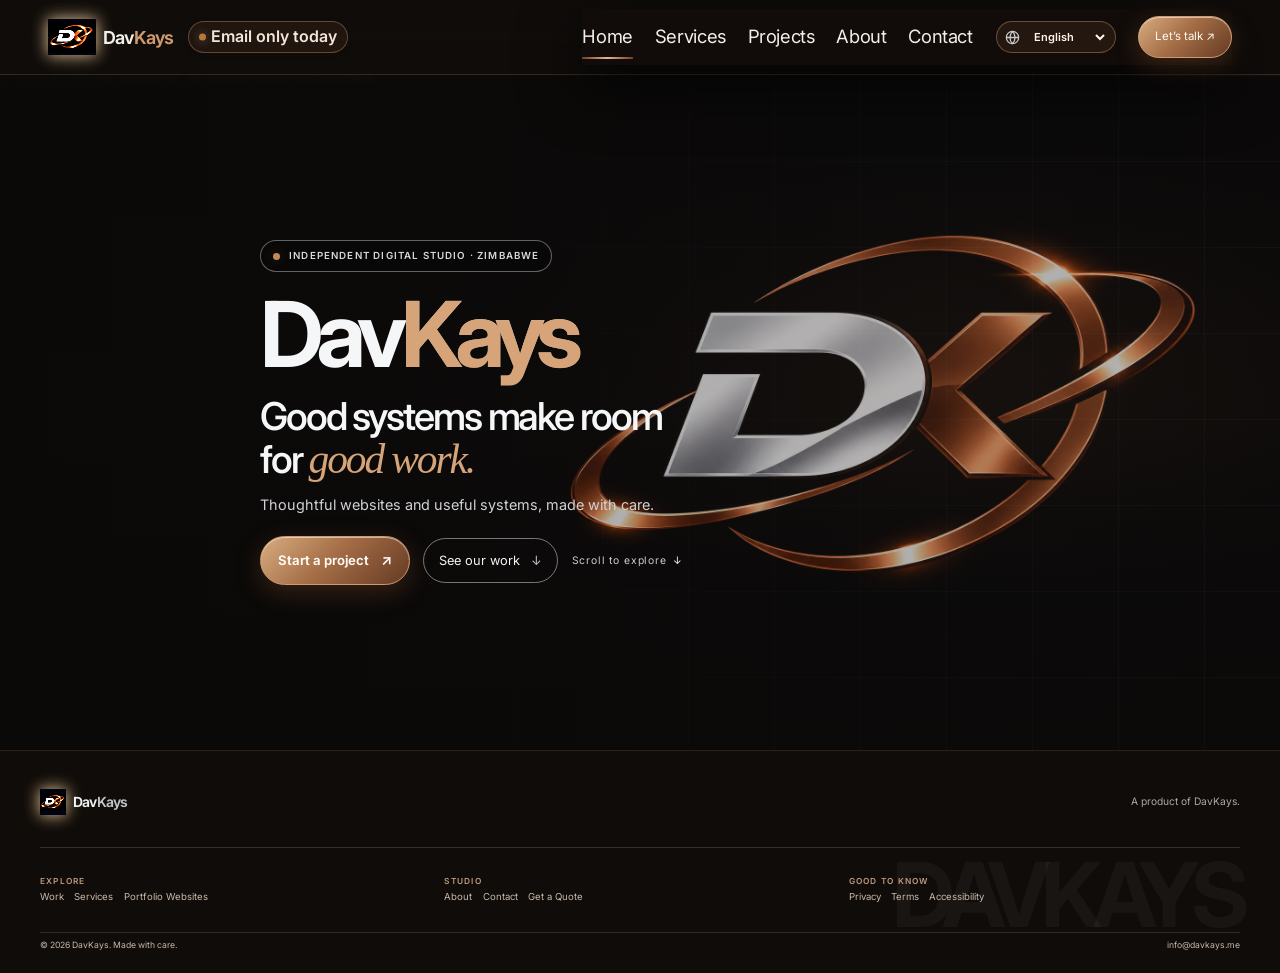
==== index.html @ b0ba2cfd "Use mobile viewport height for landing hero" ====
<!doctype html>
<html lang="en" class="room-site landing-site">
<head>
  <meta charset="utf-8">
  <meta name="viewport" content="width=device-width,initial-scale=1">
  <meta name="theme-color" content="#050505">
  <title>DavKays — Good systems make room for good work</title>
  <meta name="description" content="DavKays is an independent digital studio building thoughtful websites and useful systems.">
  <link rel="canonical" href="https://davkays.me/">
  <meta property="og:type" content="website">
  <meta property="og:title" content="DavKays — Good systems make room for good work">
  <meta property="og:description" content="An independent digital studio for thoughtful websites and useful systems.">
  <meta property="og:url" content="https://davkays.me/">
  <link rel="stylesheet" href="/style.css?v=bronze-minimal-home-20261123">
  <link rel="stylesheet" href="/room.css?v=davkays-chrome-2026-11">
  <link rel="stylesheet" href="/room-layout.css?v=davkays-mobile-float-20261123">
  <link rel="stylesheet" href="/room-motion.css?v=davkays-chrome-2026-11">
  <link rel="stylesheet" href="/landing-polish.css?v=dvh-fullscreen-36bf2d8">
  <script type="application/ld+json">{"@context":"https://schema.org","@type":"ProfessionalService","name":"DavKays","url":"https://davkays.me/","description":"An independent digital studio building thoughtful websites and useful systems."}</script>
</head>
<body class="room-page landing-polish landing-app">
  <a class="skip" href="#main">Skip to content</a>
  <header class="topbar">
    <nav class="nav wrap" aria-label="Main navigation">
      <a class="logo" href="/" aria-label="DavKays home"><img class="brand-mark" src="/assets/davkays-dk.png" alt=""><span class="wordmark">Dav<span>Kays</span></span></a>
      <button class="menu" aria-label="Open navigation menu" aria-expanded="false" aria-controls="navlinks"><span></span><span></span><span></span></button>
      <div class="navlinks" id="navlinks">
        <a href="/" aria-current="page">Home</a>

        <a href="/services.html">Services</a>
        <a href="/projects.html">Projects</a>
        <a href="/about.html">About</a>
        <a href="/contact.html">Contact</a>
        <a class="nav-cta" href="/contact.html">Let’s talk <span aria-hidden="true">↗</span></a>
      </div>
    </nav>
  </header>

  <main id="main">
    <section class="room-hero" id="home" aria-labelledby="room-title">
      <div class="hero-photo room-hero-photo"><img src="https://images.unsplash.com/photo-1519389950473-47ba0277781c?auto=format&amp;fit=crop&amp;w=1800&amp;q=82" alt="People working together at desks with computers" fetchpriority="high" width="1800" height="1200"></div>
      <img class="hero-brand-visual" src="/assets/davkays-dk.png" alt="" aria-hidden="true" width="1536" height="1024" decoding="async">
      <div class="room-hero-inner wrap">
        <div class="room-hero-copy">
          <span class="room-kicker"><i></i> Independent digital studio · Zimbabwe</span>
          <h1 class="hero-brand" id="room-title"><span>Dav</span><span>Kays</span></h1>
          <h2 class="hero-statement">Good systems make room for <em>good work.</em></h2>
          <p>Thoughtful websites and useful systems, made with care.</p>
          <div class="room-hero-actions"><a class="room-button" href="/contact.html">Start a project <span aria-hidden="true">↗</span></a><a class="room-ghost hero-outline" href="/projects.html">See our work <span aria-hidden="true">↓</span></a><a class="hero-text-link" href="#footer"><span>Scroll to explore</span><i aria-hidden="true">↓</i></a></div>
        </div>
      </div>
    </section>

</main>

  <footer class="room-footer" id="footer">
    <div class="wrap">
      <div class="room-footer-top"><a class="logo" href="/" aria-label="DavKays home"><img class="brand-mark" src="/assets/davkays-dk.png" alt=""><span class="wordmark">Dav<span>Kays</span></span></a><span>A product of DavKays.</span></div>
      <div class="room-footer-links">
        <div><h2>Explore</h2><a href="/projects.html">Work</a><a href="/services.html">Services</a><a href="/portfolio-websites.html">Portfolio Websites</a></div>
        <div><h2>Studio</h2><a href="/about.html">About</a><a href="/contact.html">Contact</a><a href="/quote.html">Get a Quote</a></div>
        <div><h2>Good to know</h2><a href="/privacy.html">Privacy</a><a href="/terms.html">Terms</a><a href="/accessibility.html">Accessibility</a></div>
      </div>
      <div class="footer-wordmark" aria-hidden="true">DAVKAYS</div>
      <div class="room-copyright"><span>© 2026 DavKays. Made with care.</span><a href="mailto:info@davkays.me">info@davkays.me</a></div>
    </div>
  </footer>

  <script src="/script.js" defer></script>
  <script src="/locale.js" defer></script>
  <script src="/chat.js?v=chat-layout-chips-838a5fc" defer></script>
</body>
</html>
---- style.css ----
@import url('https://fonts.googleapis.com/css2?family=DM+Sans:wght@400;500;600;700&family=Inter:wght@400;500;600;700&display=swap');
:root{color-scheme:light;--paper:#FAF9F6;--white:#fff;--ink:#171717;--muted:#66645f;--line:#e7e4dd;--chrome:#777d83;--chrome-text:#565c62;--chrome-hover:#565c62;--focus-ring:#777d83;--soft:#f1eee8;--serif:Georgia,'Times New Roman',serif;--sans:Inter,Arial,sans-serif;--head:'DM Sans',Arial,sans-serif;--width:1160px}*{box-sizing:border-box}html{scroll-behavior:smooth}body{margin:0;background:var(--paper);color:var(--ink);font:16px/1.7 var(--sans);-webkit-font-smoothing:antialiased}a{color:var(--chrome-text);text-underline-offset:4px}a:hover{color:var(--chrome-text)}:focus-visible{outline:3px solid var(--focus-ring);outline-offset:4px}.skip{position:absolute;left:1rem;top:-5rem;background:white;padding:.7rem 1rem;z-index:20}.skip:focus{top:1rem}.wrap{width:min(calc(100% - 48px),var(--width));margin:auto}.topbar{padding:1.05rem 0;border-bottom:1px solid var(--line);background:var(--paper)}.nav{display:flex;align-items:center;justify-content:space-between;gap:2rem}.logo{font:700 1.35rem var(--head);letter-spacing:-.06em;color:var(--ink);text-decoration:none}.logo span{color:var(--chrome)}.navlinks{display:flex;align-items:center;gap:1.8rem}.navlinks a{font-size:.9rem;color:var(--ink);text-decoration:none}.navlinks a:hover,.navlinks a[aria-current=page]{color:var(--chrome-text)}.navlinks .nav-cta{color:white;background:var(--ink);padding:.66rem 1.1rem;border-radius:999px}.navlinks .nav-cta:hover{background:var(--chrome-hover)}.menu{display:none;border:0;background:none;font:600 1rem var(--sans);color:var(--ink);padding:.5rem}.eyebrow{display:inline-flex;align-items:center;gap:.55rem;color:var(--chrome-text);font-size:.78rem;font-weight:700;letter-spacing:.12em;text-transform:uppercase}.eyebrow:before{content:'';height:1px;width:22px;background:currentColor}h1,h2,h3{font-family:var(--head);letter-spacing:-.055em;line-height:1.08;margin:0}h1{font-size:clamp(3rem,7.2vw,6.2rem);max-width:850px}h2{font-size:clamp(2.1rem,4.2vw,3.6rem)}h3{font-size:1.45rem}p{margin:0 0 1rem}.lead{font-size:clamp(1.12rem,2vw,1.35rem);line-height:1.65;color:#4e4c48;max-width:640px}.btn{display:inline-flex;align-items:center;justify-content:center;gap:.6rem;padding:.9rem 1.35rem;background:var(--chrome);color:white;border-radius:999px;text-decoration:none;font-weight:700;font-size:.94rem;transition:background .2s ease,transform .2s ease}.btn:hover{background:var(--chrome-hover);color:white;transform:translateY(-2px)}.btn-dark{background:var(--ink)}.btn-dark:hover{background:#393733}.hero{padding:clamp(4rem,9vw,8rem) 0 5rem}.hero-grid{display:grid;grid-template-columns:1.1fr .9fr;align-items:center;gap:4rem}.hero h1{margin:1.1rem 0 1.4rem}.hero h1 em{font:italic 500 1em var(--serif);letter-spacing:-.06em}.hero-actions{display:flex;align-items:center;gap:1.5rem;margin-top:2rem}.text-link{font-weight:700;text-decoration:none}.hero-photo{position:relative}.hero-photo img{display:block;width:100%;aspect-ratio:4/4.3;object-fit:cover;border-radius:46% 46% 22px 22px}.photo-note{position:absolute;bottom:1.4rem;left:-1.6rem;background:var(--white);padding:1rem 1.2rem;border-radius:14px;box-shadow:0 10px 40px #17171712;max-width:225px;font-size:.88rem;line-height:1.5}.photo-note strong{display:block;font-family:var(--head);font-size:1rem;margin-bottom:.2rem}.section{padding:clamp(4rem,8vw,7rem) 0}.section-white{background:var(--white)}.section-dark{background:var(--ink);color:white}.section-dark p{color:#c8c5bf}.section-head{display:flex;align-items:end;justify-content:space-between;gap:2rem;margin-bottom:3rem}.section-head>div{max-width:650px}.section-head h2{margin:.8rem 0 0}.section-head p{max-width:430px;color:var(--muted)}.cards{display:grid;grid-template-columns:repeat(3,1fr);gap:1rem}.card{padding:1.7rem;border:1px solid var(--line);border-radius:20px;background:var(--paper)}.card-num{display:block;color:var(--chrome-text);font:600 .82rem var(--head);margin-bottom:2.2rem}.card h3{margin-bottom:.8rem}.card p{color:var(--muted);font-size:.95rem}.card a{font-weight:700;text-decoration:none}.split{display:grid;grid-template-columns:.9fr 1.1fr;gap:6rem;align-items:center}.split h2{margin:.8rem 0 1.3rem}.quote{font:italic 1.6rem/1.5 var(--serif);max-width:490px}.list{list-style:none;padding:0;margin:1.4rem 0}.list li{padding:.8rem 0 .8rem 1.8rem;position:relative;border-bottom:1px solid var(--line)}.list li:before{content:'↗';position:absolute;left:0;color:var(--chrome-text);font-weight:bold}.cta-band{padding:clamp(3rem,7vw,6rem);border-radius:26px;background:var(--soft);display:flex;align-items:center;justify-content:space-between;gap:2rem}.cta-band h2{max-width:650px}.cta-band p{color:var(--muted);max-width:520px;margin-top:1rem}.footer{padding:3rem 0 1.5rem;background:var(--ink);color:white}.footer-grid{display:grid;grid-template-columns:1.2fr 1fr 1fr;gap:3rem;padding-bottom:2.5rem}.footer .logo{color:white}.footer p{color:#bdbab3;max-width:320px;margin-top:.8rem}.footer h3{font-size:1rem;letter-spacing:0;margin-bottom:1rem}.footer a{color:#d5d2cb;text-decoration:none}.footer a:hover{color:white}.footer-links{display:grid;gap:.55rem;font-size:.9rem}.copyright{border-top:1px solid #373633;padding-top:1rem;display:flex;justify-content:space-between;gap:1rem;color:#bdbab3;font-size:.82rem}.page-hero{padding:clamp(4rem,9vw,7rem) 0 3rem}.page-hero h1{margin:.9rem 0 1.3rem}.page-hero .lead{max-width:730px}.prose{max-width:780px}.prose h2{font-size:2rem;margin:2.7rem 0 1rem}.prose h3{margin:1.6rem 0 .6rem}.prose p,.prose li{color:#4e4c48}.prose ul{padding-left:1.3rem}.service-row{display:grid;grid-template-columns:.7fr 1.3fr;gap:4rem;padding:2.4rem 0;border-top:1px solid var(--line)}.service-row:last-child{border-bottom:1px solid var(--line)}.service-row h2{font-size:2.2rem}.service-row h3{font-size:1rem;letter-spacing:0;margin:1.5rem 0 .5rem}.service-row p,.service-row li{color:var(--muted)}.service-row ul{padding-left:1.2rem}.contact-grid{display:grid;grid-template-columns:1.15fr .85fr;gap:5rem}.form{display:grid;gap:1rem}.field{display:grid;gap:.4rem}.field label{font-weight:700;font-size:.9rem}.field input,.field textarea,.field select{width:100%;padding:.85rem 1rem;border:1px solid #c9c5bc;border-radius:10px;background:white;font:inherit;color:var(--ink)}.field textarea{min-height:150px;resize:vertical}.contact-note{background:var(--soft);border-radius:20px;padding:2rem;height:max-content}.contact-note h2{font-size:1.7rem;margin-bottom:.8rem}.contact-note p{color:var(--muted)}.contact-note a{font-weight:700}.notice{font-size:.83rem;color:var(--muted)}.notfound{text-align:center;min-height:65vh;display:grid;place-content:center;justify-items:center;padding:4rem 1rem}.notfound h1{font-size:clamp(4rem,16vw,9rem);color:var(--chrome)}.notfound h2{margin:1rem 0}.notfound p{color:var(--muted);max-width:460px}.reveal{animation:rise .7s both}@keyframes rise{from{opacity:0;transform:translateY(14px)}to{opacity:1;transform:translateY(0)}}@media(prefers-reduced-motion:reduce){*,*:before,*:after{scroll-behavior:auto!important;animation-duration:.01ms!important;transition-duration:.01ms!important}}@media(max-width:800px){.hero-grid,.split,.contact-grid{grid-template-columns:1fr;gap:2.5rem}.hero-photo{max-width:530px}.hero-photo img{aspect-ratio:4/3.4}.photo-note{left:.8rem}.cards{grid-template-columns:1fr}.card-num{margin-bottom:1.2rem}.section-head,.cta-band{align-items:flex-start;flex-direction:column}.service-row{grid-template-columns:1fr;gap:.7rem}.footer-grid{grid-template-columns:1fr 1fr}.footer-grid>div:first-child{grid-column:1/-1}}@media(max-width:600px){.wrap{width:min(calc(100% - 36px),var(--width))}.menu{display:block}.nav{position:relative}.navlinks{display:none;position:absolute;top:calc(100% + 1rem);left:-18px;right:-18px;padding:1.2rem 1.2rem 1.4rem;background:var(--paper);border-bottom:1px solid var(--line);z-index:10;align-items:stretch;gap:1rem}.navlinks.open{display:flex;flex-direction:column}.navlinks a{padding:.35rem 0}.navlinks .nav-cta{text-align:center;padding:.8rem}.hero{padding-top:3.5rem}.hero-actions{align-items:flex-start;flex-direction:column;gap:1rem}.footer-grid{grid-template-columns:1fr;gap:2rem}.footer-grid>div:first-child{grid-column:auto}.copyright{flex-direction:column}.quote{font-size:1.35rem}.contact-note{padding:1.4rem}}

/* Dark ink-and-paper direction: light type on deep charcoal, with restrained chrome accents. */
:root{color-scheme:dark;--paper:#171717;--white:#242321;--ink:#FAF9F6;--muted:#c4c0b8;--line:#3a3834;--chrome:#777d83;--chrome-text:#c6c9cd;--chrome-hover:#565c62;--focus-ring:#c6c9cd;--soft:#292724}
.lead{color:#d4d0c8}.section-dark{background:#0b0b0b;color:#fff}.section-dark p{color:#c8c5bf}.footer{background:#080808}.prose p,.prose li{color:#d0ccc4}.field input,.field textarea,.field select{background:#242321;color:var(--ink);border-color:#5a5751}.skip{background:#fff;color:#171717}.navlinks .nav-cta{background:var(--chrome);color:#fff}.navlinks .nav-cta:hover{background:var(--chrome-hover)}.btn:hover{background:var(--chrome-hover)}.cards{grid-template-columns:repeat(4,minmax(0,1fr))}.project-grid{display:grid;grid-template-columns:repeat(3,minmax(0,1fr));gap:1rem}.project-card{padding:1.7rem;border:1px solid var(--line);border-radius:20px;background:var(--white)}.project-card h2{font-size:1.5rem;margin:.5rem 0}.project-card p{color:var(--muted)}.project-card img{width:100%;aspect-ratio:16/10;object-fit:cover;border-radius:12px;margin-bottom:1rem}.project-empty{padding:2rem;border:1px dashed #67625b;border-radius:18px;color:var(--muted)}.chat-launch{position:fixed;right:1.25rem;bottom:1.25rem;z-index:30;border:0;border-radius:999px;padding:.85rem 1.1rem;background:var(--chrome);color:#fff;font:700 .95rem var(--sans);box-shadow:0 8px 30px #0008;cursor:pointer}.chat-panel{position:fixed;right:1.25rem;bottom:5.6rem;z-index:30;width:min(370px,calc(100vw - 2rem));max-height:min(520px,78vh);max-height:min(520px,calc(100dvh - 19rem));display:flex;flex-direction:column;border:1px solid var(--line);border-radius:18px;background:var(--paper);box-shadow:0 15px 55px #0009;overflow:hidden}.chat-panel[hidden]{display:none}.chat-head{display:flex;justify-content:space-between;align-items:center;padding:.9rem 1rem;background:var(--white);border-bottom:1px solid var(--line)}.chat-head h2{font-size:1rem;letter-spacing:-.02em}.chat-head button{border:0;background:none;color:var(--ink);font-size:1.3rem;cursor:pointer}.chat-log{padding:1rem;overflow:auto;display:grid;align-content:start;gap:.7rem;min-height:80px;flex:1 1 auto}.chat-msg{padding:.65rem .8rem;border-radius:12px;background:var(--white);font-size:.9rem;line-height:1.5}.chat-msg.user{background:#2d3032;justify-self:end;max-width:90%}.chat-form{display:flex;gap:.5rem;padding:.8rem;border-top:1px solid var(--line)}.chat-form input{min-width:0;flex:1;padding:.7rem;border:1px solid var(--line);border-radius:9px;background:var(--white);color:var(--ink);font:inherit}.chat-form button{border:0;border-radius:9px;padding:.65rem .85rem;background:var(--chrome);color:white;font-weight:700;cursor:pointer}
.chat-suggestions{display:grid;grid-template-columns:repeat(2,minmax(0,1fr));gap:.45rem;padding:.5rem .8rem;flex:0 0 auto}.chat-suggestions button{border:1px solid var(--line);border-radius:999px;padding:.4rem .65rem;background:var(--white);color:var(--chrome-text);font:600 .76rem/1.35 var(--sans);cursor:pointer;text-align:center}.chat-suggestions button:hover{border-color:var(--chrome);background:var(--chrome);color:#fff}.chat-suggestions button:focus-visible,.chat-form button:focus-visible,.chat-head button:focus-visible{outline:3px solid var(--focus-ring);outline-offset:2px}.chat-actions{display:flex;flex-wrap:wrap;gap:.6rem;padding:0 .2rem}.chat-actions a{color:var(--chrome-text);font-size:.83rem;font-weight:700;text-underline-offset:3px}.chat-actions a:hover{color:var(--chrome-hover)}
@media(max-width:800px){.cards{grid-template-columns:repeat(2,minmax(0,1fr))}.project-grid{grid-template-columns:repeat(2,minmax(0,1fr))}}
@media(max-width:600px){.cards,.project-grid{grid-template-columns:1fr}.chat-launch{right:.75rem;bottom:.75rem}.chat-panel{right:.75rem;bottom:4.8rem}}

/* Tighter, responsive first screen inspired by the supplied dark business-site reference. */
:root{--width:1740px}
h1{font-size:clamp(2.75rem,5.2vw,5.1rem);max-width:15ch;line-height:1.02}
h2{font-size:clamp(1.9rem,3.6vw,3.25rem)}
.hero{padding:clamp(2rem,4.2vw,4.25rem) 0 4rem;background:radial-gradient(ellipse at 74% 26%,#252c37 0,transparent 42%),linear-gradient(120deg,#17191e 0%,#171717 55%,#1b1d1f 100%)}
.hero-grid{align-items:start;gap:clamp(2rem,5vw,5.5rem)}
.hero h1{margin:.8rem 0 1rem;max-width:12ch}
.hero .lead{max-width:590px;font-size:clamp(1rem,1.35vw,1.2rem);line-height:1.65}
.hero-photo img{aspect-ratio:1.12;max-height:670px;border-radius:28px 46% 24px 28px;object-position:center;filter:saturate(.82)}
.hero-photo:after{content:"";position:absolute;inset:0;border-radius:28px 46% 24px 28px;pointer-events:none;background:linear-gradient(180deg,transparent 58%,#10111455)}
.photo-note{z-index:1;left:-1rem;background:#242321;color:#fff;box-shadow:0 12px 40px #0007}
.photo-note strong{color:#fff}
@media(max-width:800px){.hero{padding:2.5rem 0 3rem}.hero-grid{gap:2rem}.hero h1{max-width:13ch}.hero-photo{width:100%}.hero-photo img{aspect-ratio:1.35;max-height:none;border-radius:22px 34% 22px 22px}.hero-photo:after{border-radius:22px 34% 22px 22px}.photo-note{left:.75rem;bottom:.75rem}}
@media(max-width:600px){h1{font-size:clamp(2.6rem,11vw,3.5rem)}h2{font-size:clamp(1.8rem,8vw,2.5rem)}.hero{padding:1.8rem 0 2.5rem}.hero h1{margin:.7rem 0 .9rem}.hero .lead{font-size:1rem}.hero-photo img{aspect-ratio:1.08}.photo-note{max-width:200px;font-size:.82rem}.section,.page-hero{padding-top:3rem;padding-bottom:3rem}.wrap{width:min(calc(100% - 36px),var(--width))}.navlinks{gap:.6rem}.navlinks a{font-size:.95rem}}

/* Full dark computer-workspace hero with a small square brand mark. */
.logo{display:inline-flex;align-items:center;gap:.65rem;white-space:nowrap}
.brand-mark{display:block;width:42px;height:42px;aspect-ratio:1/1;object-fit:cover;object-position:center;border-radius:50%;border:1px solid #40414b;background:#05070d}
.hero{position:relative;overflow:hidden;background:#080a0f}
.hero-grid{position:relative;isolation:isolate;display:block;min-height:clamp(34rem,70vh,46rem);padding:clamp(2.4rem,5vw,4.4rem) 0;align-content:center}
.hero-grid>div:first-child{position:relative;z-index:2;max-width:790px}
.hero-photo{position:absolute;z-index:0;inset:0;width:100%;max-width:none;height:100%;margin:0}
.hero-photo img{display:block;width:100%;height:100%;max-height:none;aspect-ratio:auto;object-fit:cover;object-position:center 48%;border-radius:24px;filter:saturate(.78) contrast(1.05)}
.hero-photo:after{content:"";position:absolute;z-index:1;inset:0;border-radius:24px;pointer-events:none;background:linear-gradient(90deg,#080a0ff2 0%,#080a0fc9 34%,#080a0f70 68%,#080a0f68 100%),linear-gradient(0deg,#080a0fbb 0%,transparent 42%,#080a0f55 100%)}
.photo-note{display:none}
.hero .eyebrow{color:var(--chrome-text)}
@media(max-width:800px){.hero-grid{min-height:clamp(36rem,76svh,44rem);padding:2.6rem 0}.hero-grid>div:first-child{max-width:680px}.hero-photo img{border-radius:18px}.hero-photo:after{border-radius:18px;background:linear-gradient(90deg,#080a0fe8 0%,#080a0fa8 55%,#080a0f80 100%),linear-gradient(0deg,#080a0fcc 0%,transparent 65%)}}
@media(max-width:600px){.brand-mark{width:36px;height:36px}.hero-grid{min-height:620px;padding:2rem 0;display:flex;align-items:flex-start}.hero-grid>div:first-child{max-width:100%}.hero-photo img{object-position:58% center}.hero-photo:after{background:linear-gradient(90deg,#080a0ff0 0%,#080a0fc4 54%,#080a0f8c 100%),linear-gradient(0deg,#080a0fdf 0%,transparent 75%)}}

.locale-picker{display:inline-flex;align-items:center;gap:.35rem;color:var(--muted);font-size:.78rem;white-space:nowrap}.locale-picker select{max-width:110px;padding:.42rem .55rem;border:1px solid var(--line);border-radius:9px;background:var(--white);color:var(--ink);font:600 .82rem var(--sans)}
@media(max-width:600px){.locale-picker{padding:.35rem 0}.locale-picker select{max-width:100%;width:100%}}

.reveal-button{display:inline-flex;align-items:center;border:1px solid #77716a;border-radius:999px;padding:.5rem .9rem;background:transparent;color:var(--ink);font:600 .88rem var(--sans);cursor:pointer}.reveal-button:hover{border-color:var(--chrome);color:var(--chrome-text)}.revealed-detail{display:inline-block;margin:.45rem .5rem;color:var(--ink)}.revealed-detail[hidden]{display:none}

.business-clock{margin:1rem 0;padding:1rem;border:1px solid var(--line);border-radius:14px;background:var(--white)}.business-clock p{margin:.2rem 0}.business-status{font-weight:700;color:var(--chrome-text)}.business-status[data-state="open"]{color:#8bd5a6}.business-status[data-state="emailOnly"]{color:#b87937}.business-status[data-state="closed"]{color:#d6d0c5}
.business-countdown{display:inline-flex;align-items:center;justify-content:center;min-height:36px;margin-left:.5rem;padding:.4rem .7rem;border:1px solid #57514b;border-radius:999px;background:#292724;color:#d5d8db;font:600 .76rem/1.2 var(--sans);white-space:nowrap}
@media(max-width:900px){.nav{position:relative}.menu{display:block}.navlinks{display:none;position:absolute;top:calc(100% + .6rem);left:0;right:0;padding:1rem;background:var(--paper);border:1px solid var(--line);border-radius:14px;box-shadow:0 16px 40px #0008;z-index:20;align-items:stretch;gap:.55rem}.navlinks.open{display:flex;flex-direction:column}.navlinks>a{padding:.45rem}.navlinks .nav-cta{text-align:center;padding:.8rem}.locale-picker{padding:.45rem}.locale-picker select{width:100%;max-width:none}.business-countdown{margin:.3rem 0 0;justify-content:flex-start}}

.contact-action{display:inline-flex;align-items:center;justify-content:center;min-height:44px;margin:.2rem .45rem .35rem 0;padding:.62rem 1rem;border:1px solid var(--chrome);border-radius:999px;background:var(--chrome);color:#fff;text-decoration:none;font:700 .92rem var(--sans);transition:background .18s ease,transform .18s ease}.contact-action:hover{background:var(--chrome-hover);color:#fff;transform:translateY(-1px)}.contact-action:focus-visible{outline:3px solid var(--chrome-text);outline-offset:3px}.contact-note h2{margin-bottom:1rem}.contact-note h3{margin-top:1.3rem}

.topbar{position:relative;padding:2.35rem 0 1.05rem}.business-countdown{position:absolute;top:.35rem;right:max(18px,calc((100vw - 1740px)/2));margin:0;z-index:10;min-height:28px;padding:.32rem .7rem;background:#292724;border-color:#57514b;color:#d5d8db;font-size:.74rem}
@media(max-width:900px){.topbar{padding:2.25rem 0 .75rem}.business-countdown{top:.3rem;right:18px}}

/* Closing countdown placed over the computer image in the home hero. */
.topbar{position:relative;padding:1.05rem 0}
.hero{position:relative}
.business-countdown{position:absolute;top:1rem;right:max(18px,calc((100vw - 1740px)/2));z-index:5;display:grid;gap:.25rem;min-width:190px;margin:0;padding:.8rem 1rem;border:1px solid #ffffff38;border-radius:14px;background:#101114d9;color:#fff;text-align:left;box-shadow:0 8px 30px #0007;backdrop-filter:blur(8px)}
.business-countdown-label{color:var(--chrome-text);font:600 .72rem/1.25 var(--sans);letter-spacing:.08em;text-transform:uppercase}
.business-countdown-value{font:700 1.45rem/1.15 var(--sans);font-variant-numeric:tabular-nums;letter-spacing:.06em}
.business-countdown[data-state="closed"] .business-countdown-value,.business-countdown[data-state="emailOnly"] .business-countdown-value{font-size:1rem;letter-spacing:0}
@media(max-width:900px){.business-countdown{top:.8rem;right:18px;min-width:175px;padding:.65rem .8rem}.hero-grid{padding-top:5.7rem}}
@media(max-width:600px){.business-countdown{top:.65rem;right:18px;min-width:160px;padding:.55rem .7rem}.business-countdown-value{font-size:1.25rem}.hero-grid{padding-top:6.5rem}}

/* Persistent closing timer, separate from the chat control. */
.business-countdown{position:fixed;top:7.5rem;right:1rem;z-index:40;min-width:190px;padding:.8rem 1rem;border:1px solid #ffffff38;border-radius:14px;background:#101114ed;box-shadow:0 10px 32px #0009;backdrop-filter:blur(10px)}
@media(max-width:600px){.business-countdown{top:7.25rem;right:.75rem;min-width:165px;padding:.58rem .75rem}.business-countdown-label{font-size:.65rem}.business-countdown-value{font-size:1.25rem}}
.quote-layout{display:grid;grid-template-columns:minmax(0,1.5fr) minmax(250px,.75fr);gap:3rem;align-items:start}.quote-main{min-width:0}.quote-aside{position:sticky;top:1.5rem;padding:1.7rem;border-radius:20px;background:var(--soft);height:max-content}.quote-aside h2{font-size:1.8rem;margin:.7rem 0}.quote-aside p{color:var(--muted)}.quote-help{border-top:1px solid var(--line);margin-top:1.4rem;padding-top:1.2rem}.quote-progress{display:flex;gap:.6rem;justify-content:space-between;margin:0 0 .6rem;padding:0;list-style:none}.quote-progress li{flex:1;padding:.65rem .8rem;border-bottom:2px solid var(--line);color:var(--muted);font-size:.83rem}.quote-progress li[aria-current=step]{border-color:var(--chrome);color:var(--ink);font-weight:700}.quote-progress li.is-complete{border-color:var(--chrome-text)}.quote-step-status{color:var(--muted);font-size:.85rem}.quote-step{border:0;margin:2rem 0;padding:0}.quote-step legend{font:700 clamp(1.8rem,3.6vw,2.5rem)/1.1 var(--head);letter-spacing:-.05em;margin-bottom:1rem}.quote-step .lead{margin-bottom:1.5rem}.quote-step .field{margin:1rem 0}.field small,.helper-copy{color:var(--muted);font-size:.83rem;line-height:1.5}.field-label{font-weight:700;font-size:.9rem}.package-description{margin-top:1rem;padding:1.1rem 1.2rem;border:1px solid var(--line);border-radius:14px;background:var(--paper)}.package-description ul{margin:.6rem 0 0;padding-left:1.25rem}.quote-provider-fields{margin:2rem 0;padding:1.2rem 1.4rem;border:1px solid var(--line);border-radius:16px;background:var(--paper)}.quote-provider-fields h2{font-size:1.5rem;margin-bottom:.7rem}.quote-options{display:grid;grid-template-columns:repeat(2,minmax(0,1fr));gap:.6rem}.quote-option{display:flex;align-items:flex-start;gap:.65rem;padding:.75rem;border:1px solid var(--line);border-radius:10px;background:var(--paper);font-size:.9rem;line-height:1.4}.quote-option input{margin-top:.2rem;accent-color:var(--chrome-text)}.quote-nav,.quote-actions{display:flex;gap:.8rem;flex-wrap:wrap;margin-top:1.5rem}.quote-nav [hidden]{display:none}.quote-result{margin-top:2rem}.quote-document{padding:clamp(1.2rem,4vw,3rem);border:1px solid var(--line);border-radius:18px;background:var(--white);color:var(--ink)}.quote-document-header{display:flex;align-items:center;justify-content:space-between;gap:1rem;padding-bottom:1.2rem;border-bottom:1px solid var(--line)}.quote-document-header p{text-align:right;margin:0}.quote-document h2{font-size:2.1rem;margin:1.5rem 0 .7rem}.quote-document h3{font-size:1.25rem;margin:1.5rem 0 .7rem}.quote-document h4{font-size:1rem;margin:1rem 0 .5rem}.quote-meta{color:var(--muted);font-size:.88rem;margin:.5rem 0 1rem}.quote-customer{padding:.8rem 1rem;border-radius:10px;background:var(--paper);margin:1rem 0}.quote-customer p{margin:.2rem 0}.quote-table{width:100%;border-collapse:collapse;font-size:.86rem}.quote-table th,.quote-table td{padding:.65rem .55rem;border-bottom:1px solid var(--line);text-align:left;vertical-align:top}.quote-table th{font-size:.75rem;text-transform:uppercase;letter-spacing:.04em}.quote-breakdown{max-width:100%;overflow-x:auto}.quote-breakdown .quote-table td:nth-child(2){font-weight:700;white-space:nowrap}.quote-breakdown .quote-table tfoot{border-top:2px solid var(--ink);background:var(--soft)}.quote-breakdown .quote-table tfoot th{font-size:.9rem;text-transform:none;letter-spacing:normal}.quote-breakdown .quote-table tfoot td{font-weight:700}.quote-summary{margin:.8rem 0}.quote-summary th[scope=row]{width:56%;font-size:.86rem;text-transform:none;letter-spacing:normal;font-weight:600}.quote-summary td{font-weight:700;white-space:normal;overflow-wrap:anywhere}.quote-pending-note{padding:.9rem 1rem;border-left:3px solid var(--chrome);background:var(--soft)}.quote-terms{margin-top:1.8rem;padding-top:1rem;border-top:1px solid var(--line)}.quote-terms ul{padding-left:1.25rem}.quote-send-actions{margin-top:1.4rem}.pricing-group{margin:2.5rem 0}.pricing-group>h3{font-size:1.7rem;margin-bottom:1rem}.pricing-grid{display:grid;grid-template-columns:repeat(auto-fit,minmax(min(100%,260px),1fr));gap:1rem;margin-top:1rem}.price-card{display:flex;flex-direction:column;align-items:flex-start;padding:1.35rem;border:1px solid var(--line);border-radius:18px;background:var(--paper)}.price-card h4{font:700 1.15rem/1.3 var(--head);margin:0 0 .4rem;letter-spacing:-.02em}.price-card p{margin:.45rem 0}.price-card .price-amount{font:700 1.4rem/1.2 var(--head);color:var(--chrome-text);margin:.3rem 0 .75rem}.price-card ul{padding-left:1.15rem;margin:.3rem 0 .7rem}.price-card li{margin:.25rem 0}.price-card .price-note{font-size:.82rem;color:var(--muted);margin-top:auto;padding-top:.6rem}.price-card .text-link{margin-top:.8rem}.price-disclaimer{margin-top:1.5rem;color:var(--muted);font-size:.87rem}.pricing-cta{display:flex;gap:1rem;align-items:center;flex-wrap:wrap;margin-top:1.5rem}body.quote-ready .quote-result{scroll-margin:1rem}
@media(max-width:850px){.quote-layout{grid-template-columns:1fr}.quote-aside{position:static}.quote-options{grid-template-columns:1fr}}
@media(max-width:600px){.quote-progress{display:grid;grid-template-columns:repeat(2,minmax(0,1fr))}.quote-progress li{padding:.5rem;font-size:.78rem}.quote-document-header{align-items:flex-start;flex-direction:column}.quote-document-header p{text-align:left}.quote-breakdown .quote-table{min-width:680px}.quote-summary th[scope=row]{width:48%}.pricing-cta{align-items:flex-start;flex-direction:column}}
#quote-breakdown{max-width:100%;overflow-x:auto}
body.quote-ready .chat-launch{display:none}
@media print{body.quote-ready{background:#fff;color:#000;font-size:10pt}.quote-ready .topbar,.quote-ready footer,.quote-ready main>.page-hero,.quote-ready .quote-aside,.quote-ready .quote-actions,.quote-ready .quote-step-status,.quote-ready .quote-progress,.quote-ready .skip,.quote-ready .business-countdown,.quote-ready .chat-launch,.quote-ready .chat-panel{display:none!important}.quote-ready .section,.quote-ready main{padding:0!important;margin:0!important;background:#fff!important}.quote-ready .wrap{width:100%;max-width:none;margin:0}.quote-ready .quote-layout{display:block}.quote-ready .quote-result{display:block!important;margin:0}.quote-ready .quote-document{padding:0;border:0;border-radius:0;box-shadow:none}.quote-ready .quote-table{display:table;min-width:0;overflow:visible;font-size:8pt;table-layout:fixed}.quote-ready .quote-breakdown .quote-table th:first-child,.quote-ready .quote-breakdown .quote-table td:first-child{width:27%}.quote-ready .quote-breakdown .quote-table th:nth-child(2),.quote-ready .quote-breakdown .quote-table td:nth-child(2){width:18%}.quote-ready .quote-breakdown .quote-table th:nth-child(3),.quote-ready .quote-breakdown .quote-table td:nth-child(3){width:18%}.quote-ready .quote-breakdown .quote-table th:nth-child(4),.quote-ready .quote-breakdown .quote-table td:nth-child(4){width:37%}.quote-ready .quote-table td:nth-child(2){white-space:normal}.quote-ready .quote-summary th[scope=row]{width:56%}.quote-ready .quote-summary td{width:44%}.quote-ready .quote-document h2{font-size:22pt}.quote-ready .quote-document h3{font-size:13pt}.quote-ready .quote-terms,.quote-ready .quote-summary,.quote-ready .quote-table tr{break-inside:avoid}}

button:disabled,[aria-disabled="true"]{background:#4A4A4A!important;color:#fff!important;border-color:#777!important;cursor:not-allowed;opacity:1;transform:none!important;box-shadow:none}


/* Portfolio website offer page */
.portfolio-design-grid{display:grid;grid-template-columns:repeat(3,minmax(0,1fr));gap:1rem;margin-top:2rem}.portfolio-design-card{overflow:hidden;border:1px solid var(--line);border-radius:18px;background:var(--paper);color:var(--ink);text-decoration:none;transition:transform .2s ease,border-color .2s ease,box-shadow .2s ease}.portfolio-design-card:hover{color:var(--ink);transform:translateY(-3px);border-color:var(--chrome);box-shadow:0 14px 35px #0002}.portfolio-design-art{position:relative;min-height:220px;display:flex;flex-direction:column;justify-content:center;gap:.8rem;padding:clamp(1.3rem,4vw,2.2rem);overflow:hidden}.portfolio-design-art span,.portfolio-design-art small{font-size:.72rem;font-weight:700;letter-spacing:.12em;text-transform:uppercase}.portfolio-design-art strong{font:500 clamp(1.7rem,3vw,2.4rem)/1.05 var(--serif);letter-spacing:-.04em}.portfolio-art-minimal{color:#282b27;background:linear-gradient(145deg,#eee9df,#dcd2c4)}.portfolio-art-minimal:after{content:'';position:absolute;width:145px;height:145px;border:1px solid #a9795155;border-radius:50%;right:-35px;top:-40px}.portfolio-art-creative{color:#282a2c;background:#d3d6d9;border-radius:0 0 0 45px}.portfolio-art-creative:after{content:'✳';position:absolute;right:1rem;top:.25rem;font-size:5rem;color:#fff5}.portfolio-art-developer{color:#69ddb0;background:radial-gradient(ellipse at 85% 15%,#294537,#111c17 70%);font-family:Consolas,monospace}.portfolio-art-developer strong{font-family:Consolas,monospace}.portfolio-art-developer:after{content:'{ }';position:absolute;right:1.3rem;top:1rem;font:1.6rem Consolas,monospace;color:#69ddb055}.portfolio-design-copy{padding:1.25rem}.portfolio-design-copy h3{font-size:1.25rem}.portfolio-design-copy p{margin:.6rem 0;color:var(--muted)}.portfolio-design-copy .text-link{font-weight:700}.portfolio-offer{display:grid;grid-template-columns:1.1fr .9fr;gap:clamp(1.5rem,5vw,4rem);padding:clamp(1.5rem,5vw,3.5rem);border:1px solid var(--line);border-radius:20px;background:var(--soft)}.portfolio-offer h2{margin:.7rem 0}.portfolio-offer h3{margin-bottom:.8rem}.portfolio-offer .price-amount{font:700 clamp(1.8rem,4vw,2.6rem)/1.2 var(--head);color:var(--chrome-text);margin:1.1rem 0 .3rem}.portfolio-offer ul{padding-left:1.25rem}.portfolio-offer li{margin:.5rem 0}.portfolio-process-grid{display:grid;grid-template-columns:repeat(3,minmax(0,1fr));gap:1rem;margin-top:2rem}.portfolio-process-grid article{padding:1.4rem;border-top:1px solid var(--line);background:var(--paper)}.portfolio-process-grid article>span{color:var(--chrome-text);font-weight:700;font-size:.82rem}.portfolio-process-grid h3{margin:.7rem 0}.portfolio-process-grid p{color:var(--muted)}.portfolio-faq{margin:1.3rem 0 2.5rem;border-top:1px solid var(--line)}.portfolio-faq details{border-bottom:1px solid var(--line);padding:1rem 0}.portfolio-faq summary{font-weight:700;cursor:pointer}.portfolio-faq details p{margin:.8rem 0 0;color:var(--muted);max-width:780px}.portfolio-final-cta{margin-top:2rem}.portfolio-final-cta h2{margin:.6rem 0}.portfolio-final-cta .pricing-cta{align-self:center}
@media(max-width:800px){.portfolio-design-grid,.portfolio-process-grid{grid-template-columns:repeat(2,minmax(0,1fr))}.portfolio-offer{grid-template-columns:1fr}}
@media(max-width:600px){.portfolio-design-grid,.portfolio-process-grid{grid-template-columns:1fr}.portfolio-design-art{min-height:190px}.portfolio-final-cta .pricing-cta{align-items:flex-start}}

/* Keep the DavKays wordmark joined while retaining its two brand colors. */
.logo .wordmark{color:var(--ink)}.logo .wordmark span{color:var(--chrome)}

/* DavKays dark portfolio system */
:root{color-scheme:dark;--paper:#111113;--white:#18181b;--ink:#f5f3ef;--muted:#aaa8a4;--line:#303034;--chrome:#a97951;--chrome-text:#c9a17e;--chrome-hover:#c3936c;--focus-ring:#d0a47e;--soft:#1c1c1f;--width:1200px;--sans:Inter,Arial,sans-serif;--head:Inter,Arial,sans-serif}
html{scroll-behavior:smooth;scroll-padding-top:90px}body{background:var(--paper);color:var(--ink);font-family:var(--sans)}a{color:#d6b18d}a:hover{color:#f4f5f6}:focus-visible{outline-color:#f4f5f6}.wrap{width:min(calc(100% - 48px),var(--width))}
.topbar{position:sticky;top:0;z-index:50;padding:.65rem 0;background:#111113d9;border-bottom:1px solid transparent;backdrop-filter:blur(16px);-webkit-backdrop-filter:blur(16px);transition:border-color .2s ease,background .2s ease}.topbar:has(+main){}body:has(main section:nth-child(2)) .topbar{border-color:#ffffff12}.nav{gap:1rem;min-height:48px}.logo{gap:.5rem;font-size:1.12rem;letter-spacing:-.055em}.brand-mark{width:36px;height:36px;border-color:#ffffff24}.logo .wordmark{color:#f5f3ef}.logo .wordmark span{color:#a97951}.navlinks{gap:clamp(.6rem,1.45vw,1.25rem)}.navlinks a{color:#d4d2cf;font-size:.84rem;white-space:nowrap;position:relative}.navlinks a:not(.nav-cta):after{position:absolute;right:0;bottom:-.35rem;left:0;height:1px;background:var(--chrome);content:"";transform:scaleX(0);transform-origin:left;transition:transform .2s ease}.navlinks a:not(.nav-cta):hover:after,.navlinks a[aria-current=page]:after{transform:scaleX(1)}.navlinks a[aria-current=page]{color:#fff}.navlinks .nav-cta{background:#a97951;color:#fff;padding:.62rem 1rem;box-shadow:0 5px 22px #a9795135;transition:background .2s ease,transform .2s ease,box-shadow .2s ease}.navlinks .nav-cta:hover{background:#d9dce0;color:white;transform:translateY(-1px);box-shadow:0 7px 26px #a9795155}
.business-countdown{position:static;display:inline-flex;align-items:center;gap:.5rem;flex:0 0 auto;min-width:0;min-height:32px;margin:0 auto 0 0;padding:.35rem .65rem;border:1px solid #ffffff19;border-radius:999px;background:#1c1c1f;color:#f4f2ee;box-shadow:none;backdrop-filter:none;font-size:.75rem;line-height:1.2;white-space:nowrap}.business-countdown-label{display:none}.business-countdown-value{position:relative;padding-left:.8rem;color:#c9c7c3;font:600 .74rem/1.2 var(--sans);letter-spacing:0}.business-countdown-value:before{position:absolute;top:50%;left:0;width:7px;height:7px;border-radius:50%;background:#38b66b;content:"";transform:translateY(-50%);box-shadow:0 0 10px currentColor}.business-countdown[data-state="emailOnly"] .business-countdown-value:before{background:#b87937}.business-countdown[data-state="closed"] .business-countdown-value:before{background:#e05d5d}.menu{display:none;align-items:center;justify-content:center;gap:4px;width:42px;height:42px;padding:10px;border:1px solid var(--line);border-radius:12px;background:#1a1a1d;color:#fff;cursor:pointer}.menu span{display:block;width:17px;height:2px;border-radius:2px;background:currentColor;transition:transform .2s ease,opacity .2s ease}.menu[aria-expanded="true"] span:first-child{transform:translateY(6px) rotate(45deg)}.menu[aria-expanded="true"] span:nth-child(2){opacity:0}.menu[aria-expanded="true"] span:last-child{transform:translateY(-6px) rotate(-45deg)}
.locale-picker{display:inline-flex;align-items:center;gap:.35rem;min-height:36px;padding:.25rem .5rem;border:1px solid #ffffff1a;border-radius:999px;background:#1a1a1d;color:#c9c7c3}.locale-globe{font-size:1rem;color:#d6b18d}.locale-label{position:absolute;width:1px;height:1px;overflow:hidden;clip:rect(0,0,0,0);white-space:nowrap}.locale-picker select{max-width:116px;padding:.22rem .25rem;border:0;background:transparent;color:#f5f3ef;font:600 .78rem var(--sans);outline-offset:2px}.locale-picker option{background:#18181b;color:#fff}
h1,h2,h3{font-family:var(--head);letter-spacing:-.055em}h1{font-size:clamp(3.25rem,6.6vw,6.1rem);line-height:.98;max-width:13ch}h2{font-size:clamp(2rem,4vw,3.45rem)}h3{font-size:1.32rem}.eyebrow{color:#d6b18d;font-size:.72rem;letter-spacing:.14em}.eyebrow:before{width:20px;height:2px;background:#a97951}.lead{max-width:62ch;color:#b9b7b4;font-size:clamp(1.04rem,1.4vw,1.18rem);line-height:1.72}.hero{padding:0;background:#101013}.hero-grid{min-height:min(680px,calc(100svh - 68px));max-width:1200px;padding:clamp(5rem,10vw,8rem) 0;align-content:center}.hero-grid>div:first-child{max-width:680px}.hero .eyebrow{color:#b87937}.hero h1{max-width:11.5ch;margin:1rem 0 1.2rem;font-size:clamp(3.2rem,7.1vw,6.5rem);line-height:.96}.hero h1 em{font-family:var(--serif);font-style:italic;font-weight:500;color:#d6b18d}.hero .lead{max-width:59ch;color:#d0cecb}.hero-photo img{border-radius:18px;filter:saturate(.72) contrast(1.06)}.hero-photo:after{border-radius:18px;background:linear-gradient(90deg,#101013f5 0%,#101013e8 27%,#101013ab 54%,#10101334 100%),linear-gradient(0deg,#10101391 0%,transparent 52%)}.hero .reveal{animation:none}.hero-actions{flex-wrap:wrap;gap:.8rem 1rem;margin-top:1.8rem}.hero-actions .btn{background:#a97951;box-shadow:0 7px 26px #a9795135}.hero-actions .btn:hover{background:#d9dce0}.hero-secondary{display:inline-flex;align-items:center;justify-content:center;min-height:48px;padding:.75rem 1.05rem;border:1px solid #ffffff55;border-radius:999px;color:#fff;text-decoration:none;font-size:.9rem;font-weight:650;transition:background .2s ease,border-color .2s ease,transform .2s ease}.hero-secondary:hover{border-color:#d6b18d;background:#ffffff0c;color:#fff;transform:translateY(-2px)}.hero-arrow{color:#f2f0ed;font-size:.88rem}.hero-arrow:hover{color:#d6b18d}.photo-note{display:none}
.section{padding:clamp(4.5rem,8vw,7.5rem) 0;border-bottom:1px solid #ffffff0a}.section-white{background:#17171a}.section-dark{background:#0c0c0e;color:#f5f3ef}.section-dark p,.section-head p{color:#aaa8a4}.section-head{margin-bottom:2.5rem}.cards{gap:1rem}.card,.project-card{padding:1.5rem;border:1px solid #ffffff14;border-radius:16px;background:#1b1b1e;box-shadow:0 12px 35px #00000015;transition:transform .22s ease,border-color .22s ease,box-shadow .22s ease}.card:hover,.project-card:hover{transform:translateY(-4px);border-color:#a9795165;box-shadow:0 18px 42px #00000038}.card-num{color:#d6b18d}.card p,.project-card p{color:#aaa8a4}.card a,.project-card a{color:#d6b18d}.split{gap:clamp(2rem,7vw,6rem)}.list li{border-color:#ffffff13}.list li:before{color:#d6b18d}.quote{color:#e4e1dd}.cta-band{padding:clamp(2rem,6vw,4.5rem);border:1px solid #ffffff14;border-radius:18px;background:linear-gradient(135deg,#202023,#19191c)}.cta-band p{color:#b4b1ad}.btn{background:#a97951;color:#fff;transition:background .2s ease,transform .2s ease,box-shadow .2s ease}.btn:hover{background:#d9dce0;color:#fff;transform:translateY(-2px);box-shadow:0 9px 28px #a9795135}.btn-dark{background:#29292d}.footer{padding:3.5rem 0 1.5rem;border-top:1px solid #ffffff18;background:#0b0b0d}.footer-grid{gap:2rem}.footer h3{color:#f5f3ef}.footer p,.copyright{color:#a6a4a1}.footer-links a{color:#c1bfbb}.footer-links a:hover{color:#d6b18d}.page-hero{padding:clamp(4rem,8vw,7rem) 0 3rem}.page-hero .lead{max-width:64ch}.prose p,.prose li{color:#bdbab5}.service-row{border-color:#ffffff17}.service-row p,.service-row li{color:#aaa8a4}.service-row:last-child{border-color:#ffffff17}
.field input,.field textarea,.field select,.chat-form input{border:1px solid #3d3d42;border-radius:10px;background:#18181b;color:#f5f3ef;transition:border-color .18s ease,box-shadow .18s ease}.field input:hover,.field textarea:hover,.field select:hover{border-color:#66636a}.field input:focus,.field textarea:focus,.field select:focus,.chat-form input:focus{border-color:#a97951;outline:0;box-shadow:0 0 0 3px #a979512b}.field input:user-invalid,.field textarea:user-invalid,.field select:user-invalid{border-color:#e05d5d;box-shadow:0 0 0 3px #e05d5d20}.field label{color:#e4e1dd}.contact-note,.quote-aside{border:1px solid #ffffff16;border-radius:16px;background:#1b1b1e}.contact-note p{color:#aaa8a4}.contact-note h2{color:#f5f3ef}.business-clock{border-color:#ffffff16;background:#161619}.business-status[data-state="open"]{color:#58c77d}.business-status[data-state="emailOnly"]{color:#b87937}.business-status[data-state="closed"]{color:#f07171}.contact-action{background:#a97951;border-color:#a97951}.contact-action:hover{background:#d9dce0}
.project-card{overflow:hidden}.project-card img{display:block;width:calc(100% + 3.4rem);max-width:none;margin:-1.7rem -1.7rem 1.25rem;aspect-ratio:16/10;object-fit:cover;transition:transform .45s ease}.project-card:hover img{transform:scale(1.035)}.project-card h2{color:#f5f3ef}.project-card .eyebrow{font-size:.68rem}.project-grid{gap:1.15rem}.portfolio-design-card{border-radius:16px;background:#1b1b1e;color:#f5f3ef;transition:transform .22s ease,border-color .22s ease,box-shadow .22s ease}.portfolio-design-card:hover{color:#fff;transform:translateY(-4px);border-color:#a9795180;box-shadow:0 18px 42px #0006}.portfolio-design-copy h3{color:#f5f3ef}.portfolio-design-copy p{color:#aaa8a4}.portfolio-design-copy .text-link{color:#d6b18d}.portfolio-offer{border-radius:16px;border-color:#ffffff18;background:#1b1b1e}.portfolio-process-grid article{border-top-color:#ffffff1c;background:#18181b}.portfolio-process-grid h3{color:#f5f3ef}.portfolio-process-grid p{color:#aaa8a4}.portfolio-faq{border-color:#ffffff17}.portfolio-faq details{border-color:#ffffff17}.portfolio-faq details p{color:#aaa8a4}.price-card,.package-description,.quote-provider-fields,.quote-option,.quote-document{border-color:#ffffff18;background:#1a1a1d;color:#f5f3ef}.quote-progress li{border-color:#38383d;color:#aaa8a4}.quote-progress li[aria-current=step]{border-color:#a97951;color:#f5f3ef}.quote-progress li.is-complete{border-color:#d6b18d}.quote-table th,.quote-table td{border-color:#ffffff1a}.quote-breakdown .quote-table tfoot{background:#28282c}.quote-breakdown .quote-table tfoot th{color:#fff}.quote-pending-note{border-color:#a97951;background:#1c1e20}.business-countdown-label{display:none}.business-countdown[data-state="open"] .business-countdown-value:before{background:#38b66b}.business-countdown[data-state="emailOnly"] .business-countdown-value:before{background:#b87937}.business-countdown[data-state="closed"] .business-countdown-value:before{background:#e05d5d}.chat-launch{background:#a97951;box-shadow:0 9px 30px #0008,0 5px 22px #a9795138;transition:transform .2s ease,background .2s ease}.chat-launch:hover{background:#d9dce0;transform:translateY(-2px)}.chat-panel{border-color:#ffffff20;background:#151518}.chat-head,.chat-msg{background:#1c1c20}.chat-msg.user{background:#2d3032}.chat-suggestions button{background:#1b1b1e;color:#d6b18d}.chat-actions a{color:#d6b18d}
.scroll-reveal{opacity:1;transform:none;transition:none}.scroll-reveal.is-visible{opacity:1;transform:none}
@media(max-width:1000px){.nav{gap:.75rem}.menu{display:flex;flex-direction:column;flex:0 0 auto}.navlinks{position:fixed;top:65px;right:0;bottom:0;left:auto;z-index:60;display:flex;flex-direction:column;align-items:stretch;gap:.2rem;width:min(88vw,390px);padding:1.25rem 1.4rem 2rem;border:1px solid #ffffff19;border-right:0;border-radius:18px 0 0 18px;background:#151518;box-shadow:-20px 0 55px #0008;transform:translateX(105%);visibility:hidden;transition:transform .25s ease,visibility .25s ease;overflow-y:auto}.navlinks.open{transform:translateX(0);visibility:visible}.navlinks a{padding:.75rem .2rem;font-size:.96rem}.navlinks a:not(.nav-cta):after{bottom:.35rem}.navlinks .nav-cta{text-align:center;padding:.8rem;margin-top:.4rem}.locale-picker{order:-1;align-self:flex-start;margin:.25rem 0 .7rem}.locale-picker select{width:auto;max-width:180px}.menu-open:after{position:fixed;z-index:55;inset:65px 0 0;background:#0009;content:""}.hero-grid{min-height:clamp(510px,75svh,680px)}.portfolio-design-grid,.portfolio-process-grid{grid-template-columns:repeat(2,minmax(0,1fr))}}
@media(max-width:700px){.wrap{width:min(calc(100% - 36px),var(--width))}.topbar{padding:.55rem 0}.nav{gap:.45rem;min-height:44px}.logo{gap:.38rem;font-size:1rem}.brand-mark{width:32px;height:32px}.business-countdown{margin-left:auto;margin-right:0;min-height:29px;padding:.28rem .5rem}.business-countdown-value{font-size:.69rem}.menu{width:39px;height:39px;margin-left:.1rem}.hero-grid{min-height:600px;min-height:min(720px,calc(100svh - 58px));padding:3rem 0 2.3rem;align-items:flex-start}.hero h1{font-size:clamp(3rem,12vw,4.5rem);max-width:11ch}.hero .lead{max-width:50ch;font-size:1rem;line-height:1.65}.hero-photo img{object-position:60% center}.hero-photo:after{background:linear-gradient(90deg,#101013f2 0%,#101013d9 50%,#1010137f 100%),linear-gradient(0deg,#101013e8 0%,transparent 80%)}.hero-actions{align-items:flex-start;flex-direction:row;gap:.65rem;max-width:100%}.hero-actions .btn,.hero-secondary{min-height:44px;padding:.67rem .9rem;font-size:.84rem}.hero-arrow{flex-basis:100%;padding:.35rem 0}.section,.page-hero{padding-top:3.8rem;padding-bottom:3.8rem}.section-head{gap:1rem;margin-bottom:2rem}.cards,.project-grid{grid-template-columns:1fr}.card-num{margin-bottom:1rem}.contact-grid{gap:2rem}.footer-grid{grid-template-columns:1fr 1fr}.footer-grid>div:first-child{grid-column:1/-1}.chat-launch{right:.8rem;bottom:.8rem}.chat-panel{right:.75rem;bottom:4.7rem}.portfolio-design-grid,.portfolio-process-grid{grid-template-columns:1fr}.quote-layout{gap:1.5rem}}
@media(max-width:390px){.wrap{width:calc(100% - 28px)}.logo{gap:.28rem;font-size:.94rem}.brand-mark{width:29px;height:29px}.business-countdown{padding:.25rem .42rem}.business-countdown-value{font-size:.64rem;padding-left:.65rem}.business-countdown-value:before{width:6px;height:6px}.menu{width:36px;height:36px}.hero-actions{flex-direction:column;align-items:stretch}.hero-actions .btn,.hero-secondary{align-self:flex-start}.hero-arrow{align-self:flex-start}.footer-grid{grid-template-columns:1fr}.footer-grid>div:first-child{grid-column:auto}}
@media(prefers-reduced-motion:reduce){.scroll-reveal{opacity:1;transform:none;transition:none}.project-card img{transition:none}.navlinks,.menu span{transition:none}}
@media print{.topbar{position:static;backdrop-filter:none}}
.topbar:has(+main){}body:has(main section:nth-child(2)) .topbar{border-color:transparent}.topbar.is-scrolled{border-color:#ffffff17;background:#111113ed}
.locale-globe{width:17px;height:17px;stroke:#d6b18d;stroke-width:1.5}
@media(max-width:700px){main{padding-bottom:4.5rem}}
html,body{max-width:100%;overflow-x:clip}@media(max-width:1000px){.navlinks{transform:translateX(calc(100% + 1px))}}

/* Chrome brand marks and controls. */
.brand-mark{filter:grayscale(1)}
.navlinks .nav-cta,.btn,.chat-launch,.contact-action,.chat-form button{color:#111315}
.navlinks .nav-cta:hover,.btn:hover,.chat-suggestions button:hover,.contact-action:hover{color:#111315}

.chat-launch:before{content:'✳';margin-right:.35rem;color:#54595e;font-size:1rem}
@media(max-width:420px){body:not(.landing-app) .chat-launch{position:relative;right:auto;bottom:auto;width:max-content;height:auto;display:flex;margin:1rem 18px 1.5rem auto;padding:.55rem .8rem;font-size:.76rem}.chat-launch:before{margin-right:.3rem;font-size:.9rem}}
---- room.css ----
/* ROOM: a quiet, spacious studio identity for the DavKays landing page. */
.room-page{--room-bg:#0b0b0c;--room-panel:#151516;--room-panel-soft:#1b1b1c;--room-cream:#f3efe8;--room-white:#f5f2ed;--room-muted:#a6a19b;--room-dim:#716e6a;--room-line:#ffffff18;--room-chrome:#bfc3c7;--room-serif:Georgia,'Times New Roman',serif;position:relative;isolation:isolate;overflow-x:clip;background:var(--room-bg);color:var(--room-white);font-family:Inter,Arial,sans-serif}

.room-page .topbar{position:fixed;top:0;left:0;right:0;z-index:70;width:100%;padding:0;background:transparent;border:0;backdrop-filter:none;transform:translateY(0);transition:transform .32s cubic-bezier(.2,.7,.2,1)}.room-page .topbar.is-hidden{transform:translateY(-120%)}
.room-page .nav{position:relative;width:min(calc(100% - 36px),1380px);min-height:62px;margin:12px auto;padding:8px 10px;border:1px solid #ffffff20;border-radius:999px;background:#111112d9;backdrop-filter:blur(18px);-webkit-backdrop-filter:blur(18px);box-shadow:0 10px 38px #0006;gap:12px;justify-content:flex-start}.room-page .logo{gap:.42rem;font-size:1.02rem;letter-spacing:-.05em}.room-page .brand-mark{width:34px;height:34px}
.room-page .business-countdown{order:1;flex:0 0 auto;min-width:max-content;margin:0 auto 0 0;padding:.38rem .72rem;border:1px solid #ffffff19;border-radius:999px;background:#1c1c1e;color:#e8e4de;font-size:.73rem}.room-page .business-countdown-label{display:none}.room-page .business-countdown-value{padding-left:.82rem;color:#d8d3cd;font:600 .72rem/1.2 var(--sans);letter-spacing:0}.room-page .business-countdown-value:before{width:7px;height:7px;background:#49c982;box-shadow:0 0 10px #49c98266}.room-page .business-countdown[data-state="emailOnly"] .business-countdown-value:before{background:#bfc3c7;box-shadow:0 0 10px #bfc3c766}.room-page .business-countdown[data-state="closed"] .business-countdown-value:before{background:#ee5a52;box-shadow:0 0 10px #ee5a5266}
.room-page .navlinks{display:flex;align-items:center;gap:clamp(.8rem,1.8vw,1.6rem);margin-left:auto}.room-page .navlinks>a:not(.nav-cta){color:#c9c5c0;font-size:.78rem}.room-page .navlinks>a:not(.nav-cta):hover,.room-page .navlinks>a[aria-current=page]{color:#fff}.room-page .navlinks>a:not(.nav-cta):after{background:var(--room-chrome)}.room-page .navlinks .nav-cta{padding:.62rem 1.05rem;background:var(--room-chrome);box-shadow:0 4px 22px #bfc3c737}.room-page .navlinks .nav-cta:hover{background:#e1e3e5;box-shadow:0 6px 28px #bfc3c75c}.room-page .menu{display:none}.room-page .locale-picker{min-height:34px;padding:.18rem .52rem;gap:.35rem;border-color:#ffffff1c;background:#1b1b1d}.room-page .locale-picker select{max-width:100px;font-size:.74rem}
.room-page main{padding-top:0}.room-hero{position:relative;overflow:hidden;border-bottom:1px solid var(--room-line);background:#0b0b0c}
.room-hero-inner{position:relative;display:flex;min-height:inherit;align-items:center;justify-content:center;padding:clamp(130px,18vh,205px) 0 145px}.room-hero-copy{position:relative;z-index:5;width:100%;margin-top:5vh;pointer-events:none}.room-hero-copy>*{pointer-events:auto}.room-kicker,.room-eyebrow{display:flex;align-items:center;gap:.6rem;color:#c8bdb4;font-size:.69rem;font-weight:600;letter-spacing:.16em;text-transform:uppercase}.room-kicker{margin:0 0 1.5rem}.room-kicker i{width:7px;height:7px;border-radius:50%;background:var(--room-chrome);box-shadow:0 0 14px #bfc3c7}.room-hero h1{max-width:11ch;margin:0;color:#f3efe8;font:500 clamp(4.6rem,10.6vw,10.2rem)/.86 var(--head);letter-spacing:-.085em}.room-hero h1 em{color:var(--room-chrome);font:italic 500 1em/.86 var(--room-serif);letter-spacing:-.075em;white-space:nowrap}.hero-word{display:inline-block}.room-hero h1 .hero-word:nth-child(1){--word-index:0}.room-hero h1 .hero-word:nth-child(2){--word-index:1}.room-hero h1 .hero-word:nth-child(4){--word-index:2}.room-hero h1 .hero-word:nth-child(5){--word-index:3}.room-hero h1 .hero-word:nth-child(6){--word-index:4}.room-hero h1 em .hero-word:first-child{--word-index:5}.room-hero h1 em .hero-word:last-child{--word-index:6}
.room-hero-copy>p{max-width:34rem;margin:1.7rem 0 0;color:#b2ada7;font-size:clamp(1rem,1.5vw,1.16rem);line-height:1.5}.room-hero-actions{display:flex;align-items:center;gap:1.6rem;margin-top:1.8rem}.room-button{position:relative;display:inline-flex;align-items:center;justify-content:center;gap:.75rem;min-height:52px;padding:.85rem 1.3rem;border:1px solid #bfc3c755;border-radius:999px;background:var(--room-chrome);color:#fff;text-decoration:none;font-size:.9rem;font-weight:650;box-shadow:0 5px 24px #bfc3c730;transition:background .22s ease,box-shadow .22s ease,transform .22s ease}.room-button:hover{background:#d5d8dc;color:#fff;box-shadow:0 9px 36px #bfc3c755}.room-button span,.room-text-link span{font-size:1.1em;transition:transform .2s ease}.room-button:hover span,.room-text-link:hover span{transform:translate(2px,-2px)}.room-ghost{display:inline-flex;align-items:center;gap:.65rem;color:#e1dcd5;font-size:.88rem;text-decoration:none}.room-ghost:hover{color:#fff}.room-ghost span{color:var(--room-chrome)}.scroll-cue{position:absolute;bottom:34px;left:50%;display:flex;align-items:center;gap:.8rem;color:#817c76;text-decoration:none;font-size:.63rem;letter-spacing:.14em;text-transform:uppercase;transform:translateX(-50%)}.scroll-cue i{position:relative;width:1px;height:34px;overflow:hidden;background:#ffffff25}.scroll-cue i:after{position:absolute;top:-50%;left:0;width:1px;height:50%;background:var(--room-chrome);content:""}

.device-chrome{display:flex;align-items:center;gap:5px;height:28px;padding:0 10px;border-bottom:1px solid #ffffff15;background:#1b1b1e}.device-chrome i{width:6px;height:6px;border-radius:50%;background:#bfc3c755}.device-chrome i:nth-child(2){background:#c0c4c877}.device-chrome i:nth-child(3){background:#68b89077}.device-chrome span{margin-left:8px;color:#777;font:500 7px var(--sans)}.mock-books,.mock-school{display:grid;grid-template-columns:24% 76%;min-height:250px;background:#f0eee8;color:#242321}.mock-books aside,.mock-school aside{display:flex;flex-direction:column;gap:14px;padding:18px 12px;border-right:1px solid #26262611;background:#e8e5df}.mock-books aside b,.mock-school aside b{font:700 8px var(--sans);letter-spacing:.08em}.mock-books aside small,.mock-school aside small{color:#76716b;font:500 7px var(--sans)}.mock-books-main,.mock-school-main{padding:25px 22px}.mock-books-main>small,.mock-school-main>small{display:block;color:#7a7e82;font:700 6px var(--sans);letter-spacing:.16em}.mock-books-main>strong,.mock-school-main>strong{display:block;margin:8px 0 18px;color:#282522;font:500 clamp(13px,1.5vw,21px) var(--room-serif)}.book-shelf{display:flex;align-items:end;gap:9px;height:76px;padding:0 8px 7px;border-bottom:3px solid #b9b0a4}.book-shelf i{width:24px;height:66px;border-radius:3px 3px 0 0;background:linear-gradient(90deg,#979da2,#858b90)}.book-shelf i:nth-child(2){height:57px;background:linear-gradient(90deg,#7d9a8b,#4f6f65)}.book-shelf i:nth-child(3){height:71px;background:linear-gradient(90deg,#c0c4c8,#8b9095)}.mock-rule{height:5px;width:78%;margin-top:16px;border-radius:9px;background:#d2cdc4}.mock-rule.short{width:46%;margin-top:7px}.mock-school{grid-template-columns:23% 77%;background:#f2f4f2}.mock-school aside{background:#e9eeeb}.mock-school-main>small{color:#62927a}.schedule-row{display:flex;align-items:center;gap:10px;height:34px;margin:7px 0;padding:7px 10px;border:1px solid #17351a12;border-radius:5px;background:#fff}.schedule-row i{width:19px;height:19px;border-radius:5px;background:#d5ebe0}.schedule-row span{width:68%;height:4px;border-radius:5px;background:#d9ded9}
.device-phone{position:relative;overflow:hidden;aspect-ratio:.54;border:5px solid #29292d;border-radius:27px;background:#111;box-shadow:0 20px 50px #0009}.phone-speaker{position:absolute;top:6px;left:50%;z-index:2;width:30%;height:6px;border-radius:999px;background:#29292d;transform:translateX(-50%)}.phone-ui{height:100%;padding:18% 9% 12%;background:#faf8f2;color:#242321}.phone-ui>small{display:block;color:#bfc3c7;font:700 6px var(--sans);letter-spacing:.16em}.phone-ui>strong{display:block;margin:8px 0 12px;font:500 15px var(--room-serif)}.food-tile{position:relative;height:70px;margin:8px 0;overflow:hidden;border-radius:7px;background:linear-gradient(135deg,#aeb3b8,#2b2f33)}.food-tile.food-two{background:linear-gradient(135deg,#c3c7cb,#51665a)}.food-tile i{position:absolute;top:-20px;right:15%;width:50px;height:50px;border-radius:50%;background:#fff3;box-shadow:0 0 0 12px #ffffff0c}.food-tile span{position:absolute;right:6px;bottom:6px;left:7px;color:#fff;font:600 6px var(--sans)}.phone-nav{display:flex;justify-content:space-around;margin-top:12px}.phone-nav i{width:12px;height:3px;border-radius:4px;background:#b9bdc1}
.room-marquee{overflow:hidden;border-bottom:1px solid var(--room-line);background:#111112}.marquee-track{display:flex;width:max-content}.marquee-group{display:flex;align-items:center;gap:clamp(2rem,6vw,6rem);padding:22px clamp(2rem,4vw,4rem)}.marquee-group span{color:transparent;-webkit-text-stroke:1px #f3efe878;font:500 clamp(1.5rem,3.4vw,3.3rem)/1 var(--head);letter-spacing:-.06em;white-space:nowrap;transition:color .2s ease}.room-marquee:hover .marquee-group span:hover{color:var(--room-chrome);-webkit-text-stroke-color:var(--room-chrome)}
.room-section{position:relative;padding:clamp(5rem,11vw,10rem) 0;border-bottom:1px solid var(--room-line)}.room-section .wrap{width:min(calc(100% - 48px),1320px)}.room-section-head{display:flex;align-items:end;justify-content:space-between;gap:2rem;margin-bottom:clamp(2rem,5vw,4rem)}.room-eyebrow{margin-bottom:1rem;color:#adb1b5;font-size:.64rem}.room-section-head h2,.founder-copy h2{color:var(--room-white);font:500 clamp(2.7rem,6vw,6.4rem)/.98 var(--head);letter-spacing:-.075em}.room-section-head>p{margin:0 0 .4rem;color:#96918b;font-size:.88rem}.room-work{background:linear-gradient(180deg,#0b0b0c,#101011 45%,#0b0b0c)}.work-stack{display:grid;gap:18px;padding-bottom:0}.work-card{display:grid;grid-template-columns:.7fr 1.3fr;align-items:center;gap:clamp(1.5rem,5vw,5rem);min-height:0;padding:clamp(1.5rem,5vw,4.5rem);overflow:hidden;border:1px solid #ffffff1c;border-radius:20px;background:#151516;box-shadow:0 24px 80px #0007;outline:none;transition:border-color .25s ease,transform .3s ease}.work-card:nth-child(2){background:#141515}.work-card:nth-child(3){background:#171514}.work-card:hover,.work-card:focus-visible{border-color:#bfc3c772}
.work-card-copy{position:relative;z-index:3}.product-state{display:inline-flex;padding:.38rem .64rem;border:1px solid #ffffff22;border-radius:999px;color:#c8cacc;font-size:.58rem;font-weight:700;letter-spacing:.12em;text-transform:uppercase}.work-card-copy h3{max-width:11ch;margin:1.25rem 0 .75rem;color:#f3efe8;font:500 clamp(2rem,4vw,4.15rem)/.98 var(--head);letter-spacing:-.065em}.work-card-copy p{max-width:25ch;color:#aaa49d;font-size:clamp(.9rem,1.15vw,1rem);line-height:1.5}.work-product-window{position:relative;z-index:2;overflow:hidden;border:1px solid #ffffff30;border-radius:12px;background:#131315;box-shadow:0 30px 80px #0009}.work-product-window .device-chrome{height:34px;padding:0 13px}.work-product-window .device-chrome span{font-size:8px}.work-product-window .mock-books,.work-product-window .mock-school{min-height:clamp(300px,34vw,470px)}.work-product-window .mock-books aside,.work-product-window .mock-school aside{gap:22px;padding:28px 18px}.work-product-window .mock-books aside b,.work-product-window .mock-school aside b{font-size:10px}.work-product-window .mock-books aside small,.work-product-window .mock-school aside small{font-size:9px}.work-product-window .mock-books-main,.work-product-window .mock-school-main{padding:clamp(24px,4vw,48px)}.work-product-window .mock-books-main>small,.work-product-window .mock-school-main>small{font-size:8px}.work-product-window .mock-books-main>strong,.work-product-window .mock-school-main>strong{font-size:clamp(22px,3vw,38px);margin:14px 0 30px}.work-product-window .book-shelf{height:130px;gap:14px}.work-product-window .book-shelf i{width:38px;height:110px}.work-product-window .book-shelf i:nth-child(2){height:91px}.work-product-window .book-shelf i:nth-child(3){height:119px}.work-product-window .schedule-row{height:52px;margin:12px 0;padding:10px 14px}.work-product-window .schedule-row i{width:27px;height:27px}
.work-food .work-product-window{display:flex;justify-content:center;align-items:center;min-height:500px;background:#131315}.work-food .device-phone{height:440px;width:225px;aspect-ratio:auto;border-width:7px;border-radius:34px}.work-food .phone-ui{padding:18% 9% 12%}.work-food .phone-ui>small{font-size:8px}.work-food .phone-ui>strong{font-size:25px}.work-food .food-tile{height:125px;margin:12px 0;border-radius:11px}.work-food .food-tile span{font-size:9px}.work-food .phone-nav{margin-top:16px}.view-bubble{display:none}

/* Keep chrome controls readable across ROOM pages. */
.room-page .navlinks .nav-cta,.room-page .room-button,.room-page .chat-launch{color:#111315}
---- room-layout.css ----
/* ROOM capabilities, process, founder, closing invitation and small screens. */
.room-services{background:#111112}.service-bento{display:grid;grid-template-columns:repeat(12,minmax(0,1fr));grid-template-rows:repeat(2,minmax(245px,auto));gap:14px}.service-tile{position:relative;display:flex;flex-direction:column;align-items:flex-start;min-height:245px;padding:clamp(1.4rem,3.2vw,2.8rem);overflow:hidden;border:1px solid #ffffff17;border-radius:16px;background:linear-gradient(145deg,#1b1b1d,#151516);color:#f3efe8;text-decoration:none;transition:transform .28s cubic-bezier(.2,.7,.2,1),border-color .25s ease,box-shadow .25s ease,background .3s ease}.service-tile:hover{transform:translateY(-5px);border-color:#bfc3c775;background:linear-gradient(145deg,#212021,#171617);color:#fff;box-shadow:0 20px 55px #0007,0 0 35px #bfc3c712}.tile-web{grid-column:span 7;grid-row:span 2;min-height:504px}.tile-custom{grid-column:span 5}.tile-ready,.tile-support{grid-column:span 5}.tile-index{color:#8b837c;font-size:.65rem;letter-spacing:.14em}.tile-icon{position:relative;display:grid;width:68px;height:68px;margin:clamp(1.4rem,5vw,4rem) 0 auto;place-items:center;border:1px solid #bfc3c74d;border-radius:18px;background:#bfc3c70c;color:var(--room-chrome);box-shadow:inset 0 0 25px #bfc3c70d}.icon-window i{position:relative;width:31px;height:23px;border:1px solid #d4d7da;border-radius:4px}.icon-window i:before{position:absolute;top:5px;right:0;left:0;height:1px;background:#d4d7da;content:""}.icon-window i:after{position:absolute;top:2px;left:4px;width:3px;height:3px;border-radius:50%;background:#d4d7da;content:""}.icon-system{display:flex;gap:4px}.icon-system i{width:11px;height:22px;border:1px solid #d4d7da;border-radius:4px}.icon-system i:nth-child(2){height:31px}.icon-system i:nth-child(3){height:16px}.icon-ready i{width:25px;height:32px;border:1px solid #d4d7da;border-radius:4px;box-shadow:6px 4px 0 -1px #151516,7px 5px 0 0 #d4d7da;transform:rotate(-8deg)}.icon-support{font-size:1.8rem}.service-tile h3{position:relative;z-index:1;margin:.95rem 0 .35rem;color:#f3efe8;font:500 clamp(1.3rem,2.4vw,2.15rem)/1.1 var(--head);letter-spacing:-.05em}.service-tile p{position:relative;z-index:1;margin:0;color:#aaa49d;font-size:.86rem}.tile-arrow{position:absolute;top:1.4rem;right:1.5rem;color:#bfc3c7;font-size:1rem;transition:transform .2s ease}.service-tile:hover .tile-arrow{transform:translate(3px,-3px)}
.room-process{background:#0c0c0d}.process-steps{position:relative;display:grid;grid-template-columns:repeat(3,1fr);gap:2rem;padding:2rem 0 1rem}.process-line{position:absolute;top:76px;right:16.5%;left:16.5%;height:1px;background:#ffffff1c}.process-line i{display:block;width:100%;height:1px;background:var(--room-chrome);box-shadow:0 0 12px #bfc3c7;transform:scaleX(0);transform-origin:left;transition:transform 1.3s cubic-bezier(.2,.7,.2,1)}.process-line.is-visible i{transform:scaleX(1)}.process-step{position:relative;z-index:1;display:flex;flex-direction:column;align-items:center;text-align:center}.process-step>span{display:grid;width:60px;height:60px;place-items:center;border:1px solid #bfc3c769;border-radius:50%;background:#111112;color:#c8ccd0;font:500 .77rem var(--sans);transition:background .3s ease,box-shadow .3s ease}.process-step.is-visible>span{background:#bfc3c71b;box-shadow:0 0 28px #bfc3c71a}.process-step h3{margin:1.2rem 0;color:#f3efe8;font:500 clamp(2rem,5vw,4.7rem)/1 var(--head);letter-spacing:-.065em}
.room-founder{background:#111112}.founder-grid{display:grid;grid-template-columns:.9fr 1.1fr;align-items:center;gap:clamp(3rem,9vw,9rem)}.founder-art{position:relative;display:grid;min-height:clamp(360px,48vw,620px);place-items:center;overflow:hidden;border:1px solid #ffffff19;border-radius:14px;background:radial-gradient(ellipse at 50% 40%,#bfc3c730,transparent 50%),linear-gradient(145deg,#33302e,#171617 65%,#17191b)}.founder-silhouette{position:relative;z-index:1;width:58%;height:70%;overflow:hidden;border-radius:48% 48% 4px 4px;background:linear-gradient(135deg,#292628,#100f11);filter:drop-shadow(0 16px 25px #0008)}.founder-silhouette:before{position:absolute;top:7%;left:50%;width:48%;aspect-ratio:.8;border-radius:48% 48% 42% 42%;background:linear-gradient(135deg,#b0b4b8,#303438);content:"";transform:translateX(-50%)}.founder-silhouette:after{position:absolute;top:44%;left:50%;width:105%;height:85%;border-radius:45% 45% 0 0;background:linear-gradient(115deg,#43474b,#211e20 55%,#151416);content:"";transform:translateX(-50%)}.founder-silhouette i{position:absolute;top:8%;left:50%;z-index:2;width:55%;height:27%;border-radius:50% 50% 20% 20%;background:#202326;transform:translateX(-50%)}.founder-silhouette b{position:absolute;top:35%;left:50%;z-index:2;width:42%;height:10%;border-radius:0 0 50% 50%;background:#75797d;transform:translateX(-50%)}.founder-art>span{position:absolute;bottom:20px;left:20px;color:#b6aaa0;font-size:.58rem;letter-spacing:.18em}.founder-copy h2{max-width:10ch;margin:.4rem 0 1rem}.founder-copy>p{margin:.4rem 0;color:#aaa49d;font-size:.95rem}.founder-chips{display:flex;flex-wrap:wrap;gap:.55rem;margin:1.6rem 0}.founder-chips span{padding:.55rem .8rem;border:1px solid #ffffff20;border-radius:999px;color:#d0c9c2;font-size:.7rem}.room-text-link{display:inline-flex;align-items:center;gap:.4rem;color:#f3efe8;font-size:.83rem;text-decoration:none}.room-text-link:hover{color:var(--room-chrome)}
.room-cta{display:flex;align-items:center;overflow:hidden;background:#0c0c0d}.cta-inner{position:relative;z-index:1}.cta-inner h2{max-width:9ch;margin:.4rem 0 2.4rem;color:#f3efe8;font:500 clamp(5rem,12.6vw,12rem)/.82 var(--head);letter-spacing:-.095em}.cta-inner h2 em{color:var(--room-chrome);font:italic 500 1em/.82 var(--room-serif);letter-spacing:-.08em}.cta-contact{display:flex;gap:1.4rem;margin-top:1.8rem}.cta-contact a{color:#aaa49d;font-size:.78rem;text-decoration:none}.cta-contact a:hover{color:#f3efe8}.cta-contact span{color:var(--room-chrome)}
.room-footer{position:relative;overflow:hidden;padding:4rem 0 1.5rem;background:#09090a}.room-footer-top{display:flex;align-items:center;justify-content:space-between;padding-bottom:2rem;border-bottom:1px solid var(--room-line)}.room-footer-top>span{color:#99938d;font-size:.76rem}.room-footer-links{position:relative;z-index:2;display:grid;grid-template-columns:repeat(3,1fr);gap:2rem;padding:2rem 0 7rem}.room-footer-links>div{display:grid;align-content:start;gap:.65rem}.room-footer-links h2{margin:0 0 .35rem;color:#83878b;font-size:.62rem;font-weight:600;letter-spacing:.15em;text-transform:uppercase}.room-footer-links a{width:max-content;color:#b7b1aa;font-size:.8rem;text-decoration:none}.room-footer-links a:hover{color:#fff}.footer-wordmark{position:absolute;right:0;bottom:40px;left:0;color:#f3efe806;font:700 clamp(6rem,22vw,22rem)/.65 var(--head);letter-spacing:-.1em;text-align:center;white-space:nowrap;pointer-events:none}.room-copyright{position:relative;z-index:2;display:flex;justify-content:space-between;gap:1rem;padding-top:1rem;border-top:1px solid var(--room-line);color:#82868a;font-size:.66rem}.room-copyright a{color:#97918b;text-decoration:none}.room-copyright a:hover{color:#f3efe8}
.room-page .chat-launch{z-index:85;border:1px solid #bfc3c755;background:#bfc3c7;color:white;box-shadow:0 8px 28px #0008,0 4px 18px #bfc3c744;transition:transform .2s ease,background .2s ease}.room-page .chat-launch:before{content:"✳";margin-right:.35rem;color:#4c5258;font-size:1rem}.room-page .chat-launch:hover{background:#e1e3e5;transform:translateY(-2px)}.room-page .chat-panel{z-index:85}
@media(max-width:1000px){.room-page .nav{width:calc(100% - 28px);min-height:56px;margin:8px auto;padding:7px 9px}.room-page .menu{position:relative;z-index:90;display:flex;flex-direction:column;flex:0 0 auto;width:40px;height:40px;margin-left:auto;border-color:#ffffff21;border-radius:50%;background:#1b1b1d}.room-page .business-countdown{margin-right:0}.room-page .navlinks{position:fixed;top:0;right:0;bottom:0;left:0;z-index:80;display:flex;flex-direction:column;align-items:flex-start;justify-content:center;gap:.7rem;width:100vw;height:100dvh;margin:0;padding:clamp(1.5rem,7vw,4rem);border:0;border-radius:0;background:#0b0b0cf7;box-shadow:none;transform:translateY(-102%);visibility:hidden;transition:transform .4s cubic-bezier(.76,0,.24,1),visibility .4s}.room-page .navlinks.open{transform:translateY(0);visibility:visible}.room-page .navlinks>a:not(.nav-cta){font-size:clamp(2.2rem,7vw,4rem);font-weight:500;letter-spacing:-.07em}.room-page .navlinks>a:not(.nav-cta):after{display:none}.room-page .navlinks .nav-cta{margin-top:1rem;padding:.85rem 1.3rem;font-size:.92rem}.room-page .locale-picker{order:initial;margin:1rem 0 0}.room-page .room-page .room-page .work-card{grid-template-columns:.75fr 1.25fr;gap:2rem}.work-card-copy h3{font-size:clamp(2rem,5vw,3.2rem)}}
@media(max-width:700px){.room-page .nav{width:calc(100% - 24px);gap:7px}.room-page .brand-mark{width:30px;height:30px}.room-page .logo{gap:.3rem;font-size:.93rem}.room-page .business-countdown{min-height:29px;padding:.3rem .5rem}.room-page .business-countdown-value{padding-left:.74rem;font-size:.65rem}.room-page .menu{width:37px;height:37px}.room-page .navlinks{padding:1.6rem 1.5rem}.room-hero-inner{align-items:flex-start;padding:155px 0 125px}.room-hero-copy{margin-top:1vh}.room-kicker{font-size:.55rem;letter-spacing:.12em}.room-hero h1{font-size:clamp(3.35rem,15.5vw,5.25rem);line-height:.9;max-width:9.5ch}.room-hero h1 em{line-height:.9}.room-hero-copy>p{max-width:27ch;margin-top:1.3rem;font-size:.95rem}.room-hero-actions{gap:1rem;margin-top:1.3rem}.room-button{min-height:47px;padding:.75rem 1rem;font-size:.83rem}.room-ghost{font-size:.78rem}.mock-books,.mock-school{min-height:180px}.mock-books aside,.mock-school aside{gap:9px;padding:13px 8px}.mock-books-main,.mock-school-main{padding:16px 12px}.mock-books-main>strong,.mock-school-main>strong{margin:7px 0 12px;font-size:16px}.book-shelf{height:57px;gap:6px}.book-shelf i{width:18px;height:48px}.book-shelf i:nth-child(2){height:43px}.book-shelf i:nth-child(3){height:54px}.mock-rule{margin-top:10px}.work-card{position:relative;top:auto!important;grid-template-columns:1fr;gap:1.4rem;min-height:0;padding:1.1rem;border-radius:15px}.work-card-copy h3{max-width:100%;margin:.8rem 0 .4rem;font-size:clamp(1.8rem,8vw,2.7rem)}.work-card-copy p{max-width:34ch;font-size:.85rem}.product-state{font-size:.52rem}.work-product-window .device-chrome{height:28px}.work-product-window .mock-books,.work-product-window .mock-school{min-height:230px}.work-product-window .mock-books aside,.work-product-window .mock-school aside{gap:13px;padding:17px 9px}.work-product-window .mock-books aside b,.work-product-window .mock-school aside b{font-size:7px}.work-product-window .mock-books aside small,.work-product-window .mock-school aside small{font-size:6px}.work-product-window .mock-books-main,.work-product-window .mock-school-main{padding:21px 14px}.work-product-window .mock-books-main>small,.work-product-window .mock-school-main>small{font-size:6px}.work-product-window .mock-books-main>strong,.work-product-window .mock-school-main>strong{margin:8px 0 14px;font-size:20px}.work-product-window .book-shelf{height:74px;gap:8px}.work-product-window .book-shelf i{width:22px;height:60px}.work-product-window .book-shelf i:nth-child(2){height:50px}.work-product-window .book-shelf i:nth-child(3){height:67px}.work-product-window .schedule-row{height:31px;margin:6px 0;padding:6px}.work-product-window .schedule-row i{width:17px;height:17px}.work-food .work-product-window{min-height:350px}.work-food .device-phone{height:310px;width:160px;border-width:5px;border-radius:25px}.work-food .phone-ui>small{font-size:6px}.work-food .phone-ui>strong{font-size:18px}.work-food .food-tile{height:84px;margin:8px 0;border-radius:8px}.work-food .food-tile span{font-size:6px}.view-bubble{display:none}.room-section{padding:4.5rem 0}.room-section .wrap{width:calc(100% - 32px)}.room-section-head{align-items:flex-start;flex-direction:column;gap:.4rem;margin-bottom:1.8rem}.room-section-head h2,.founder-copy h2{font-size:clamp(2.5rem,11vw,4.1rem)}.room-section-head>p{font-size:.8rem}.marquee-group{gap:1.5rem;padding:18px 1.5rem}.marquee-group span{font-size:1.6rem}.service-bento{grid-template-columns:repeat(2,minmax(0,1fr));grid-template-rows:auto;gap:9px}.service-tile,.tile-web,.tile-custom,.tile-ready,.tile-support{grid-column:span 1;grid-row:auto;min-height:210px;padding:1.05rem;border-radius:13px}.tile-web{grid-column:span 2;min-height:245px}.tile-index{font-size:.55rem}.tile-icon{width:50px;height:50px;margin:1rem 0 auto;border-radius:14px}.service-tile h3{font-size:1.24rem}.service-tile p{max-width:18ch;font-size:.73rem;line-height:1.45}.tile-arrow{top:1rem;right:1rem}.process-steps{gap:.5rem;padding:1.2rem 0}.process-line{top:61px;right:16%;left:16%}.process-step>span{width:48px;height:48px;font-size:.68rem}.process-step h3{margin-top:1rem;font-size:clamp(1.65rem,7vw,2.5rem)}.founder-grid{grid-template-columns:1fr;gap:2rem}.founder-art{min-height:410px}.founder-copy>p{font-size:.87rem}.founder-chips{margin:1.2rem 0}.founder-chips span{font-size:.64rem}.cta-inner h2{font-size:clamp(5.3rem,22vw,8rem)}.cta-contact{gap:1.1rem}.room-footer{padding-top:2.4rem}.room-footer-top>span{font-size:.65rem}.room-footer-links{gap:1rem;padding:1.6rem 0 5rem}.room-footer-links a{font-size:.72rem}.room-footer-links h2{font-size:.55rem}.footer-wordmark{bottom:36px;font-size:22vw}.room-copyright{font-size:.58rem}.room-page .chat-launch{right:.6rem;bottom:.6rem;padding:.68rem .85rem;font-size:.8rem}}
@media(max-width:390px){.room-page .nav{width:calc(100% - 18px);padding:6px 7px;gap:5px}.room-page .logo{font-size:.84rem}.room-page .brand-mark{width:27px;height:27px}.room-page .business-countdown{padding:.25rem .38rem}.room-page .business-countdown-value{font-size:.59rem;padding-left:.66rem}.room-page .business-countdown-value:before{width:6px;height:6px}.room-page .menu{width:34px;height:34px}.room-hero h1{font-size:clamp(3.2rem,15vw,3.6rem)}.room-kicker{font-size:.5rem}.room-hero-actions{gap:.75rem}.room-button{padding:.7rem .85rem;font-size:.78rem}.room-ghost{font-size:.73rem}.service-tile,.tile-web{padding:.9rem}.service-tile p{font-size:.68rem}.room-footer-links{grid-template-columns:repeat(2,1fr)}.room-footer-links>div:last-child{grid-column:1/-1}}
@media(prefers-reduced-motion:reduce){.room-page *, .room-page *:before,.room-page *:after{animation-duration:.01ms!important;scroll-behavior:auto!important;transition-duration:.01ms!important}.room-page .hero-word{opacity:1;filter:none;transform:none}.room-page .marquee-track{animation:none}.room-page .process-line i{transform:scaleX(1)}}

@media(max-width:420px){.room-page .chat-launch{width:46px;height:46px;padding:0;font-size:0}.room-page .chat-launch:before{margin:0;font-size:1.15rem}}
---- room-motion.css ----
/* The original photo-led hero, with a left-only readability gradient. */
.room-site{scroll-behavior:auto}
.room-page .room-hero{position:relative;min-height:0;overflow:hidden;border-bottom:1px solid var(--room-line);background:#0b0b0c}
.room-page .room-hero-inner{position:relative;z-index:1;display:flex;flex-direction:column;align-items:flex-start;justify-content:center;padding:clamp(112px,14vh,150px) 0 48px}
.room-page .room-hero-copy{position:relative;z-index:2;width:min(100%,680px);margin:0;pointer-events:auto}
.room-page .room-hero h1{max-width:11.5ch;font-size:clamp(3.2rem,7.1vw,6.5rem);line-height:.96}
.room-page .room-hero-photo{position:absolute;z-index:0;inset:0;width:100%;height:100%;max-width:none;margin:0;border-radius:0;pointer-events:none}
.room-page .room-hero-photo img{display:block;width:100%;height:100%;max-height:none;aspect-ratio:auto;object-fit:cover;object-position:center 48%;border-radius:0;filter:saturate(.82) contrast(1.04)}
.room-page .room-hero-photo:after{position:absolute;inset:0;content:"";border-radius:0;pointer-events:none;background:linear-gradient(90deg,#0b0b0cf2 0%,#0b0b0cdb 34%,#0b0b0c82 62%,transparent 84%)}
.room-page .scroll-cue{position:relative;bottom:auto;left:auto;margin:1.7rem 0 0;transform:none}
@media(max-width:700px){.room-page .room-hero-inner{min-height:0;padding:120px 0 36px}.room-page .room-hero h1{max-width:11ch;font-size:clamp(3rem,11.5vw,4.25rem)}.room-page .room-hero-photo img{object-position:60% center}.room-page .room-hero-photo:after{background:linear-gradient(90deg,#0b0b0cf2 0%,#0b0b0cdb 50%,#0b0b0c72 78%,transparent 100%)}.room-page .room-hero-actions{flex-wrap:wrap}.room-page .scroll-cue{margin-top:1.4rem}}

/* Reveal styling is progressive enhancement: pending content remains readable. */
.room-page .scroll-reveal{opacity:1;transform:none;transition:opacity .32s ease,transform .32s ease}
.room-page .scroll-reveal.reveal-pending{opacity:.82;transform:translateY(10px)}
.room-page .scroll-reveal.is-visible{opacity:1;transform:none}
@media(prefers-reduced-motion:reduce){.room-page .scroll-reveal,.room-page .scroll-reveal.reveal-pending{opacity:1;transform:none;transition:none}}

/* Keep the long-form sections in normal document flow without pinned gaps. */
.room-page .work-stack{padding-bottom:0}
.room-page .work-card{position:relative;top:auto!important;min-height:0}
.room-page .room-cta{min-height:0}
.room-page *,.room-page *:before,.room-page *:after{animation:none!important;transition:none!important}
.room-page .scroll-reveal{transition:opacity .32s ease,transform .32s ease!important}
.room-page .room-button,.room-page .navlinks .nav-cta,.room-page .chat-launch{transition:background .2s ease,color .2s ease,box-shadow .2s ease,transform .2s ease!important}
.room-page .service-tile,.room-page .work-card,.room-page .work-product-window,.room-page .view-bubble{transition:none!important}
.room-page .process-line i{transform:none;transition:none}
.room-page .service-tile:hover .tile-arrow,.room-page .room-text-link:hover span{transform:none}

/* The capability list remains static; no looping marquee or decorative motion. */
.room-page .marquee-track{display:block;width:auto;animation:none}
.room-page .marquee-group{display:flex;flex-wrap:wrap;justify-content:center;gap:1rem 2.5rem;padding:22px 24px}
.room-page .marquee-group[aria-hidden="true"]{display:none}
.room-page .room-marquee{overflow:visible}
.room-page .scroll-cue i:after{content:none}
.room-page .service-tile:before{content:none}
.room-page .service-tile:hover{transform:none}
.room-page .work-product-window,.room-page .work-card:hover .work-product-window,.room-page .work-card:focus-within .work-product-window{transform:none;transition:none}
---- landing-polish.css ----
/* Full-screen DavKays landing experience. Scoped to index.html only. */
html.landing-site,body.landing-app{width:100%;height:100%;overflow:hidden;background:#050505}
html.landing-site{scroll-behavior:auto}
.landing-app{--dk-black:#050505;--dk-panel:#101010;--dk-panel-soft:#171717;--dk-white:#f7f7f5;--dk-muted:#c1c1c1;--dk-silver:#c0c0c0;--dk-silver-soft:#888b8e;--dk-chrome:#8c9298;--dk-chrome-light:#bfc3c7;--dk-line:#c0c0c044;--dk-footer-height:174px;position:fixed;inset:0;isolation:isolate;overflow:hidden;background:#050505;color:var(--dk-white);font-family:Inter,Arial,sans-serif}
.landing-app *{box-sizing:border-box}
.landing-app a{color:inherit}
.landing-app .topbar{position:fixed;inset:0 0 auto;z-index:70;height:76px;padding:0;border:0;background:linear-gradient(180deg,#050505f5,#050505cc);backdrop-filter:blur(18px);-webkit-backdrop-filter:blur(18px);transform:none}
.landing-app .topbar.is-hidden{transform:none}
.landing-app .nav{position:relative;width:min(calc(100% - 64px),1500px);height:76px;min-height:0;margin:0 auto;padding:0 12px;border:0;border-radius:0;background:transparent;box-shadow:none;gap:10px;justify-content:flex-start}
.landing-app .nav:before{position:absolute;inset:10px 0 8px;border:1px solid #c0c0c055;border-bottom-color:#c0c0c099;border-radius:3px;clip-path:polygon(0 0,100% 0,100% 72%,82% 72%,79% 100%,20% 100%,17% 72%,0 72%);content:"";pointer-events:none}
.landing-app .nav:after{position:absolute;right:18%;bottom:8px;left:20%;height:1px;background:linear-gradient(90deg,transparent,#c0c0c080 16%,#c0c0c045 84%,transparent);content:"";pointer-events:none}
.landing-app .logo{position:relative;z-index:2;order:0;flex:0 0 auto;gap:.42rem;font-size:1rem;letter-spacing:-.045em}
.landing-app .brand-mark{width:48px;height:36px;border:0;border-radius:0;object-fit:contain;filter:grayscale(1);box-shadow:none}
.landing-app .logo .wordmark{color:#fff;font-size:1.12rem;font-weight:650}
.landing-app .logo .wordmark span{color:#c7c7c7}
.landing-app .business-countdown{position:relative;inset:auto;z-index:2;order:0;flex:0 0 auto;min-width:max-content;margin:0 0 0 2px;padding:.32rem .62rem;border:1px solid #c0c0c078;border-radius:999px;background:#101010db;color:#ededeb;font-size:.66rem;box-shadow:0 3px 14px #0008}
.landing-app .business-countdown-label{display:none}
.landing-app .business-countdown-value{padding-left:.77rem;color:#dfdfdd;font-size:.66rem;letter-spacing:.01em;white-space:nowrap}
.landing-app .business-countdown-value:before{width:7px;height:7px;box-shadow:0 0 8px currentColor}
.landing-app .business-countdown[data-state="open"] .business-countdown-value:before{background:#67c98b}
.landing-app .business-countdown[data-state="emailOnly"] .business-countdown-value:before{background:#c0c4c8}
.landing-app .business-countdown[data-state="closed"] .business-countdown-value:before{background:#dd7777}
.landing-app .navlinks{position:relative;z-index:2;order:1;display:flex;align-items:center;justify-content:center;gap:clamp(.7rem,1.7vw,1.7rem);margin-left:auto}
.landing-app .navlinks>a:not(.nav-cta){position:relative;padding:.75rem 0;color:#e1e1e1;font-size:.75rem;letter-spacing:.015em;white-space:nowrap}
.landing-app .navlinks>a:not(.nav-cta):after{right:0;bottom:.35rem;left:0;height:1px;background:linear-gradient(90deg,#8b8b8b,#fff,#8b8b8b)}
.landing-app .navlinks>a:not(.nav-cta):hover,.landing-app .navlinks>a[aria-current="page"]{color:#fff}
.landing-app .navlinks>a[aria-current="page"]:after{transform:scaleX(1)}
.landing-app .navlinks .nav-cta{padding:.63rem 1rem;border:1px solid #d5d8db;border-radius:999px;background:linear-gradient(135deg,#d5d8db,#9ba1a6);color:#111315;font-size:.72rem;box-shadow:0 4px 18px #0008;transition:background .2s ease,transform .2s ease,box-shadow .2s ease}
.landing-app .navlinks .nav-cta:hover{background:linear-gradient(135deg,#f0f2f3,#b8bdc1);box-shadow:0 7px 22px #0009;transform:translateY(-1px)}
.landing-app .locale-picker{min-height:32px;margin-left:.1rem;padding:.15rem .45rem;gap:.3rem;border:1px solid #c0c0c065;border-radius:999px;background:#0c0c0ce8;color:#f4f4f4}
.landing-app .locale-picker select{max-width:82px;color:#f4f4f4;font-size:.69rem}
.landing-app .locale-globe{stroke:#c9c9c9}
.landing-app .menu{position:relative;z-index:92;order:2;display:none;flex:0 0 auto;width:38px;height:38px;border:1px solid #c0c0c080;border-radius:50%;background:#101010;color:#fff}

/* The entire document stays at the viewport height; nav switches the active screen. */
.landing-app main{position:fixed;inset:76px 0 0;z-index:1;display:flex;flex-direction:column;overflow:hidden;background:#050505}
.landing-app [data-screen]{display:none}
.landing-app [data-screen]:not(.is-active){display:none!important}
.landing-app [data-screen].is-active{display:flex;animation:screen-appear .24s ease-out both}
.landing-app footer[data-screen].is-active{display:block}
@keyframes screen-appear{from{opacity:.72;transform:translateY(5px)}to{opacity:1;transform:translateY(0)}}
.landing-app main>section{position:relative;flex:1 1 auto;min-width:0;min-height:0;overflow:hidden;border:0}
.landing-app main>section[data-screen]:not([data-screen="home"]){overflow-x:hidden;overflow-y:auto;overscroll-behavior-y:contain;-webkit-overflow-scrolling:touch}
.landing-app .skip{z-index:100}
.landing-app .room-eyebrow{margin:0 0 .8rem;color:#c0c0c0;font-size:.62rem;letter-spacing:.17em}
.landing-app .room-section-head{align-items:flex-start;flex-direction:column;gap:.25rem;margin-bottom:1.2rem}
.landing-app .room-section-head h2,.landing-app .founder-copy h2{margin:0;color:#f5f5f3;font-size:clamp(2rem,4vw,3.8rem);line-height:.98;letter-spacing:-.07em}
.landing-app .room-section-head>p{margin:.2rem 0 0;color:#b8b8b8;font-size:.83rem}

/* Home: a blurred existing workplace image, restrained chrome, small brand mark. */
.landing-app .room-hero{display:flex;flex:1 1 auto;min-height:0;align-items:stretch;border:0;background:#050505}
.landing-app .hero-photo{position:absolute;inset:0;z-index:0;overflow:hidden;pointer-events:none}
.landing-app .hero-photo img{display:block;width:100%;height:100%;max-height:none;object-fit:cover;object-position:center 46%;border-radius:0;filter:blur(3px) brightness(.37) saturate(0);transform:scale(1.04)}
.landing-app .hero-photo:after{position:absolute;inset:0;background:linear-gradient(90deg,#050505ef 0%,#050505c9 38%,#05050576 72%,#050505ad 100%),linear-gradient(0deg,#050505b8 0%,transparent 48%,#05050570 100%),radial-gradient(ellipse at 77% 45%,#c0c0c01d,transparent 38%);content:""}
.landing-app .hero-brand-visual{position:absolute;top:50%;right:clamp(0px,3vw,48px);z-index:1;width:min(55vw,760px);max-height:88%;object-fit:contain;opacity:.42;mix-blend-mode:screen;filter:grayscale(1) brightness(.78) drop-shadow(0 18px 42px #0009);transform:translateY(-50%);pointer-events:none}
.landing-app .room-hero:before{position:absolute;inset:0;z-index:1;background-image:linear-gradient(#ffffff08 1px,transparent 1px),linear-gradient(90deg,#ffffff08 1px,transparent 1px);background-size:86px 86px;mask-image:linear-gradient(90deg,transparent 20%,#000 100%);content:"";pointer-events:none}
.landing-app .room-hero-inner{position:relative;z-index:2;display:flex;width:min(calc(100% - 96px),1420px);min-height:0;align-items:flex-start;justify-content:center;margin:0 auto;padding:1rem 0 2rem}
.landing-app .room-hero-copy{width:min(68%,790px);margin:0;pointer-events:auto}
.landing-app .room-kicker{display:inline-flex;align-items:center;margin:0 0 1.15rem;padding:.42rem .72rem;border:1px solid #c0c0c080;border-radius:999px;background:#08080899;color:#e6e6e4;font-size:.61rem;letter-spacing:.12em}
.landing-app .room-kicker i{width:7px;height:7px;border-radius:50%;background:#d0d0d0;box-shadow:0 0 8px #fff8}
.landing-app .hero-brand{display:flex;gap:.02em;margin:0;color:#fff;font-size:clamp(4rem,9vw,7.3rem);font-weight:680;line-height:.86;letter-spacing:-.085em}
.landing-app .hero-brand span:last-child{background:linear-gradient(180deg,#fff 12%,#c0c0c0 55%,#777 100%);-webkit-background-clip:text;background-clip:text;color:transparent}
.landing-app .hero-statement{max-width:18ch;margin:1.05rem 0 .75rem;color:#f3f3f1;font-size:clamp(1.4rem,2.45vw,2.25rem);font-weight:550;line-height:1.04;letter-spacing:-.055em}
.landing-app .hero-statement em{color:#d1d1d1;font-family:Georgia,'Times New Roman',serif;font-size:1.08em;font-weight:500}
.landing-app .room-hero-copy>p{max-width:36rem;margin:.7rem 0 0;color:#d0d0ce;font-size:clamp(.9rem,1.1vw,1.02rem);line-height:1.5}
.landing-app .room-hero-actions{display:flex;align-items:center;flex-wrap:wrap;gap:.7rem .85rem;margin-top:1.25rem}
.landing-app .room-button{min-height:44px;padding:.7rem 1.05rem;border:1px solid #d5d8db;border-radius:999px;background:linear-gradient(135deg,#d5d8db,#9ba1a6);color:#111315;font-size:.82rem;box-shadow:0 5px 19px #0009;transition:background .2s ease,box-shadow .2s ease,transform .2s ease}
.landing-app .room-button:hover{background:linear-gradient(135deg,#f0f2f3,#b8bdc1);box-shadow:0 8px 22px #000a;transform:translateY(-2px)}
.landing-app .hero-outline{min-height:44px;padding:.66rem .95rem;border:1px solid #c0c0c099;border-radius:999px;color:#f5f5f5;text-decoration:none;font-size:.8rem}
.landing-app .hero-outline:hover{border-color:#fff;background:#ffffff12}
.landing-app .hero-text-link{display:inline-flex;align-items:center;gap:.4rem;color:#d0d0d0;font-size:.65rem;letter-spacing:.08em;text-decoration:none}
.landing-app .hero-text-link i{width:auto;height:auto;background:none;color:#fff;font-style:normal}
.landing-app .scroll-cue{display:none}
.landing-app .room-marquee{position:relative;z-index:3;flex:0 0 118px;display:flex;align-items:center;width:100%;margin:0;padding:0 max(32px,calc((100vw - 1420px)/2));border:0;border-top:1px solid #c0c0c077;background:linear-gradient(180deg,#080808b8,#050505f5);box-shadow:0 -12px 42px #0008}
.landing-app .capability-panels{display:grid;width:100%;grid-template-columns:repeat(3,minmax(0,1fr));gap:12px}
.landing-app .capability-panel{display:flex;min-width:0;min-height:78px;align-items:center;justify-content:center;gap:clamp(.5rem,2vw,1.5rem);padding:.8rem 1rem;border:1px solid #c0c0c05c;border-radius:12px;background:linear-gradient(145deg,#181818d9,#090909e8);box-shadow:0 12px 30px #0008;backdrop-filter:blur(10px)}
.landing-app .capability-panel span{color:#ededeb;font-size:clamp(.7rem,1.15vw,.98rem);font-weight:560;text-align:center}
.landing-app .capability-panel span+span{color:#bdbdbd}
.landing-app .capability-panel span+span:before{display:inline-block;width:4px;height:4px;margin:0 .7rem .2rem 0;border-radius:50%;background:#bcbcbc;content:""}

/* Work, services, innovation and about are compact, independent screens. */
.landing-app .room-section{width:100%;height:100%;padding:clamp(1.2rem,3vw,2.4rem) clamp(24px,5vw,80px);border:0;scroll-margin-top:0}
.landing-app .room-section .wrap{width:min(100%,1320px);margin:auto}
.landing-app .room-work{background:radial-gradient(ellipse at 82% 16%,#c0c0c014,transparent 34%),#080808}
.landing-app .room-section-head{max-width:1320px;margin:0 auto 1.2rem}
.landing-app .room-section-head h2,.landing-app .founder-copy h2{font-size:clamp(2rem,4.6vw,4rem)}
.landing-app .room-section-head>p{max-width:45ch}
.landing-app .work-stack{display:grid;grid-template-columns:repeat(2,minmax(0,1fr));grid-template-rows:repeat(2,minmax(0,1fr));gap:12px;padding:0}
.landing-app .work-card{position:relative;display:flex;min-width:0;min-height:clamp(190px,29vh,270px);flex-direction:column;align-items:flex-start;justify-content:flex-end;padding:clamp(1rem,2vw,1.6rem);overflow:hidden;border:1px solid #c0c0c055;border-radius:14px;background:linear-gradient(145deg,#1a1a1a,#0c0c0c 68%);color:#fff;text-decoration:none;box-shadow:0 14px 38px #0009;transition:transform .2s ease,border-color .2s ease,box-shadow .2s ease}
.landing-app .work-card:before{position:absolute;inset:0;background:linear-gradient(135deg,transparent 38%,#ffffff08 38.2%,transparent 38.5%),radial-gradient(ellipse at 80% 15%,#c0c0c01d,transparent 54%);content:"";pointer-events:none}
.landing-app .work-card:nth-child(2){background:linear-gradient(145deg,#1a1c1d,#0b0c0d 70%)}
.landing-app .work-card:nth-child(3){background:linear-gradient(145deg,#1a1c1e,#0a0b0c 70%)}
.landing-app .work-card:hover,.landing-app .work-card:focus-visible{transform:translateY(-3px);border-color:#e4e4e4;box-shadow:0 18px 42px #000b}
.landing-app .work-product-window,.landing-app .view-bubble{display:none}
.landing-app .work-card-copy{position:relative;z-index:1;width:100%}
.landing-app .product-state{padding:.32rem .52rem;border:1px solid #c0c0c066;border-radius:999px;background:#080808;color:#d0d0d0;font-size:.55rem}
.landing-app .work-card-copy h3{max-width:none;margin:.75rem 0 .35rem;color:#f5f5f5;font-size:clamp(1.2rem,2vw,1.9rem);line-height:1.05;letter-spacing:-.04em}
.landing-app .work-card-copy p{display:-webkit-box;max-width:48ch;margin:0;overflow:hidden;color:#bdbdbd;font-size:.78rem;line-height:1.45;-webkit-box-orient:vertical;-webkit-line-clamp:2}
.landing-app .work-card-cta{display:inline-flex;align-items:center;gap:.35rem;margin-top:.7rem;color:#e0e0e0;font-size:.65rem;letter-spacing:.03em}
.landing-app .room-services{background:radial-gradient(ellipse at 12% 90%,#c0c0c010,transparent 35%),#090909}
.landing-app .service-bento{grid-template-columns:repeat(2,minmax(0,1fr));grid-template-rows:repeat(2,minmax(0,1fr));gap:11px;height:calc(100% - 82px);max-height:650px}
.landing-app .service-tile,.landing-app .tile-web,.landing-app .tile-custom,.landing-app .tile-ready,.landing-app .tile-support{position:relative;grid-column:auto;grid-row:auto;display:flex;min-width:0;min-height:0;flex-direction:column;align-items:flex-start;justify-content:flex-start;padding:clamp(.9rem,1.8vw,1.35rem);overflow:hidden;border:1px solid #c0c0c05c;border-radius:14px;background:linear-gradient(145deg,#191919,#0d0d0d);color:#f3f3f3;text-decoration:none;box-shadow:0 10px 28px #0007;transition:transform .18s ease,border-color .18s ease,background .18s ease}
.landing-app .tile-web{background:linear-gradient(145deg,#1b1d1f,#111214)}
.landing-app .tile-custom{background-color:#111;background-image:linear-gradient(#ffffff08 1px,transparent 1px),linear-gradient(90deg,#ffffff08 1px,transparent 1px);background-size:24px 24px}
.landing-app .tile-ready{background:linear-gradient(145deg,#dedede,#a9a9a9);color:#101010}
.landing-app .tile-support{background:linear-gradient(145deg,#242424,#111)}
.landing-app .service-tile:hover{transform:translateY(-2px);border-color:#f0f0f0;box-shadow:0 16px 34px #0009}
.landing-app .service-tile .tile-index{color:#c6c6c6;font-size:1rem;letter-spacing:.08em}
.landing-app .tile-ready .tile-index{color:#333}
.landing-app .service-tile h3{margin:.45rem 0 .28rem;color:#f8f8f8;font-size:clamp(1rem,1.7vw,1.45rem);line-height:1.1}
.landing-app .tile-ready h3{color:#101010}
.landing-app .service-tile p{max-width:48ch;margin:0;color:#c7c7c7;font-size:.76rem;line-height:1.4}
.landing-app .tile-ready p{color:#252525}
.landing-app .tile-icon{display:grid;width:27px;height:27px;flex:0 0 27px;margin:0;place-items:center;overflow:hidden;border:1px solid #c0c0c088;border-radius:7px;background:#fff0;color:#f3f3f3;box-shadow:none}
.landing-app .tile-icon i{transform:scale(.62)}
.landing-app .tile-icon.icon-system{display:flex;align-items:center;justify-content:center;gap:2px}
.landing-app .tile-icon.icon-support{font-size:.9rem}
.landing-app .icon-window i,.landing-app .icon-system i,.landing-app .icon-ready i{border-color:#dedede}
.landing-app .icon-window i:before,.landing-app .icon-window i:after{background:#dedede}
.landing-app .icon-ready i{box-shadow:5px 3px 0 -1px #161616,6px 4px 0 0 #bdbdbd}
.landing-app .tile-ready .tile-icon{border-color:#111;background:#ffffff30;color:#111}
.landing-app .tile-ready .icon-ready i{border-color:#333;box-shadow:5px 3px 0 -1px #c7c7c7,6px 4px 0 0 #333}
.landing-app .tile-arrow{position:absolute;top:.9rem;right:.9rem;display:grid;width:28px;height:28px;place-items:center;border:1px solid #c0c0c088;border-radius:50%;background:#090909aa;color:#fff;font-size:.8rem;transition:transform .18s ease}
.landing-app .tile-ready .tile-arrow{border-color:#333;color:#111;background:#ffffff70}
.landing-app .service-tile:hover .tile-arrow{transform:translate(2px,-2px)}
.landing-app .room-process{display:flex;align-items:center;background:radial-gradient(ellipse at 55% 15%,#c0c0c014,transparent 40%),#080808}
.landing-app .room-process .wrap{width:min(100%,1200px)}
.landing-app .process-steps{gap:clamp(1rem,5vw,5rem);padding:1.4rem 0 .5rem}
.landing-app .process-line{top:52px;right:16%;left:16%;height:1px;background:#ffffff36}
.landing-app .process-line i{background:linear-gradient(90deg,#777,#fff,#777);box-shadow:0 0 10px #c0c0c055}
.landing-app .process-step>span{width:52px;height:52px;border:1px solid #c0c0c0aa;background:#0b0b0b;color:#efefef;font-size:.73rem}
.landing-app .process-step.is-visible>span{background:#ffffff13;box-shadow:0 0 22px #ffffff22}
.landing-app .process-step h3{margin:1rem 0 0;color:#f7f7f7;font-size:clamp(1.75rem,4vw,3.6rem);letter-spacing:-.06em}
.landing-app .founder-grid{grid-template-columns:minmax(0,1fr);gap:0}
.landing-app .founder-copy{max-width:850px;margin:auto}
.landing-app .founder-copy h2{max-width:14ch}
.landing-app .founder-copy>p{max-width:62ch;color:#c5c5c5;font-size:.9rem;line-height:1.55}
.landing-app .founder-chips{gap:.55rem;margin:1rem 0}
.landing-app .founder-chips span{padding:.42rem .66rem;border:1px solid #c0c0c060;border-radius:999px;background:#ffffff08;color:#e5e5e5;font-size:.66rem}
.landing-app .room-text-link{color:#e6e6e6;font-size:.78rem}

/* The existing Contact panel and footer share one fixed screen. */
.landing-app[data-active-screen="contact"] main{bottom:var(--dk-footer-height)}
.landing-app .room-cta{display:flex;min-height:0;align-items:center;justify-content:center;padding:1.5rem 24px;background:radial-gradient(ellipse at 76% 52%,#8c929836,transparent 46%),linear-gradient(120deg,#101010,#060606 74%)}
.landing-app .cta-inner{width:min(100%,1200px);margin:auto}
.landing-app .room-cta .room-eyebrow{color:#d0d0d0}
.landing-app .room-cta h2{margin:.2rem 0 1rem;color:#f7f7f7;font-size:clamp(3rem,7vw,6rem);line-height:.9;letter-spacing:-.075em}
.landing-app .room-cta h2 em{color:#d0d0d0}
.landing-app .room-cta .room-button{min-height:46px}
.landing-app .cta-contact{gap:1.15rem;margin-top:.75rem}
.landing-app .cta-contact a,.landing-app .cta-contact span{color:#dedede;font-size:.78rem}
.landing-app .room-footer{position:fixed;right:0;bottom:0;left:0;z-index:60;height:var(--dk-footer-height);overflow:hidden;padding:12px 0 8px;border-top:1px solid #c0c0c070;background:linear-gradient(180deg,#0c0c0c,#050505)}
.landing-app .room-footer .wrap{position:relative;display:grid;width:min(calc(100% - 48px),1200px);height:100%;grid-template-columns:minmax(150px,.8fr) 2fr;grid-template-rows:42px 1fr 20px;align-items:center;gap:0 2rem;margin:0 auto}
.landing-app .room-footer-top{display:flex;align-items:center;gap:.75rem;grid-column:1/-1;min-height:38px;border:0;border-bottom:1px solid #ffffff25}
.landing-app .room-footer-top .logo .brand-mark{width:26px;height:26px}
.landing-app .room-footer-top .logo .wordmark{font-size:.87rem}
.landing-app .room-footer-top>span{margin-left:auto;color:#aaa;font-size:.64rem}
.landing-app .room-footer-links{display:grid;grid-template-columns:repeat(3,minmax(0,1fr));gap:.8rem;padding:5px 0}
.landing-app .room-footer-links>div{display:flex;flex-wrap:wrap;align-content:flex-start;gap:.2rem .65rem}
.landing-app .room-footer-links h2{width:100%;margin:0 0 .1rem;color:#aaa;font-size:.52rem;letter-spacing:.15em}
.landing-app .room-footer-links a{color:#c5c5c5;font-size:.6rem;line-height:1.3}
.landing-app .room-footer-links a:hover{color:#fff}
.landing-app .footer-wordmark{right:0;bottom:26px;left:auto;z-index:-1;color:#ffffff0a;font-size:7vw;line-height:.7}
.landing-app .room-copyright{grid-column:1/-1;align-self:end;min-height:20px;padding-top:5px;border-top:1px solid #ffffff20;color:#888;font-size:.54rem}
.landing-app .room-copyright a{color:#aaa}
.landing-app .chat-launch{position:fixed;right:18px;bottom:16px;z-index:85;padding:.66rem .9rem;border:1px solid #d5d8db;border-radius:999px;background:linear-gradient(135deg,#d5d8db,#9ba1a6);color:#111315;box-shadow:0 9px 26px #000a;transition:transform .18s ease,background .18s ease,box-shadow .18s ease}
.landing-app[data-active-screen="home"] .chat-launch{bottom:130px}
.landing-app .chat-launch:hover{background:linear-gradient(135deg,#f0f2f3,#b8bdc1);transform:translateY(-2px)}
.landing-app[data-active-screen="contact"] .chat-launch{bottom:calc(var(--dk-footer-height) + 12px)}
.landing-app .scroll-reveal,.landing-app .scroll-reveal.reveal-pending,.landing-app .scroll-reveal.is-visible{opacity:1;transform:none;transition:none!important}

@media(max-width:1100px){
  .landing-app .nav{width:calc(100% - 36px);height:68px}
  .landing-app .topbar{height:68px}
  .landing-app .nav:before{inset:8px 0 7px}
  .landing-app .nav:after{bottom:7px}
  .landing-app .menu{display:flex;flex-direction:column;align-items:center;justify-content:center;gap:4px;margin-left:auto}
  .landing-app .menu span{width:15px;height:1px;background:#f3f3f3}
  .landing-app .navlinks{position:fixed;top:0;right:0;bottom:0;left:0;z-index:80;display:flex;visibility:hidden;width:100vw;height:100dvh;flex-direction:column;align-items:flex-start;justify-content:center;gap:.62rem;margin:0;padding:clamp(1.4rem,7vw,3.5rem);border:0;border-radius:0;background:#050505f7;box-shadow:none;transform:translateY(-102%);transition:transform .28s ease,visibility .28s}
  .landing-app .navlinks.open{visibility:visible;transform:translateY(0)}
  .landing-app .navlinks>a:not(.nav-cta){font-size:clamp(1.8rem,6vw,3.4rem);font-weight:500;letter-spacing:-.06em}
  .landing-app .navlinks>a:not(.nav-cta):after{display:none}
  .landing-app .navlinks .nav-cta{margin-top:.5rem}
  .landing-app .locale-picker{order:initial;margin:1rem 0 0}
  .landing-app .nav:before{clip-path:polygon(0 0,100% 0,100% 72%,75% 72%,72% 100%,20% 100%,17% 72%,0 72%)}
  .landing-app .room-hero-inner{width:calc(100% - 64px)}
  .landing-app .room-hero-copy{width:min(78%,760px)}
  .landing-app .room-section{padding:1.1rem 32px}
  .landing-app .service-bento{height:calc(100% - 75px)}
}
@media(max-width:760px){
  .landing-app{--dk-footer-height:214px}
  .landing-app .nav{width:calc(100% - 22px);height:64px;gap:5px;padding:0 4px}
  .landing-app .topbar{height:64px}
  .landing-app .nav:before{inset:7px 0 6px;clip-path:polygon(0 0,100% 0,100% 72%,82% 72%,78% 100%,20% 100%,16% 72%,0 72%)}
  .landing-app .nav:after{right:20%;bottom:6px;left:20%}
  .landing-app .logo{gap:.25rem;font-size:.86rem}
  .landing-app .brand-mark{width:39px;height:30px}
  .landing-app .logo .wordmark{font-size:.94rem}
  .landing-app .business-countdown{padding:.24rem .36rem;font-size:.56rem}
  .landing-app .business-countdown-value{padding-left:.62rem;font-size:.55rem}
  .landing-app .business-countdown-value:before{width:6px;height:6px}
  .landing-app .menu{width:33px;height:33px}
  .landing-app main{inset:64px 0 0}
  .landing-app .room-hero-inner{width:calc(100% - 36px);padding:.4rem 0 1rem}
  .landing-app .room-hero-copy{width:100%}
  .landing-app .hero-photo img{object-position:63% center;filter:blur(3px) brightness(.32) saturate(0);transform:scale(1.07)}
  .landing-app .hero-brand-visual{display:none}
  .landing-app .hero-photo:after{background:linear-gradient(90deg,#050505dc,#05050582 70%,#050505a8),linear-gradient(0deg,#050505c0,transparent 70%)}
  .landing-app .room-hero:before{background-size:60px 60px;opacity:.65}
  .landing-app .room-kicker{margin-bottom:.82rem;padding:.35rem .54rem;font-size:.53rem;letter-spacing:.08em}
  .landing-app .hero-brand{font-size:clamp(3.5rem,15vw,6.3rem)}
  .landing-app .hero-statement{max-width:19ch;margin:.85rem 0 .55rem;font-size:clamp(1.3rem,5vw,1.8rem)}
  .landing-app .room-hero-copy>p{max-width:33ch;margin-top:.55rem;font-size:.84rem}
  .landing-app .room-hero-actions{gap:.45rem .55rem;margin-top:.9rem}
  .landing-app .room-button,.landing-app .hero-outline{min-height:40px;padding:.58rem .82rem;font-size:.72rem}
  .landing-app .hero-text-link{flex-basis:100%;font-size:.59rem}
  .landing-app .room-marquee{flex-basis:100px;padding:0 12px}
  .landing-app .capability-panels{gap:6px}
  .landing-app .capability-panel{min-height:68px;flex-direction:column;gap:.26rem;padding:.45rem .25rem;border-radius:9px}
  .landing-app .capability-panel span{font-size:.57rem;line-height:1.15}
  .landing-app .capability-panel span+span:before{display:none}
  .landing-app .room-section{padding:.85rem 18px}
  .landing-app .room-section .wrap{width:100%}
  .landing-app .room-section-head{margin:0 auto .7rem}
  .landing-app .room-eyebrow{margin-bottom:.4rem;font-size:.54rem}
  .landing-app .room-section-head h2,.landing-app .founder-copy h2{font-size:clamp(1.8rem,7.7vw,2.7rem)}
  .landing-app .room-section-head>p{font-size:.7rem}
  .landing-app .work-stack{grid-template-columns:repeat(4,minmax(225px,78vw));grid-template-rows:minmax(0,1fr);gap:8px;height:calc(100% - 76px);overflow-x:auto;overscroll-behavior-x:contain;scrollbar-width:none;scroll-snap-type:x mandatory;padding:0 0 5px}
  .landing-app .work-stack::-webkit-scrollbar{display:none}
  .landing-app .work-card{min-height:0;height:100%;max-height:250px;padding:.9rem;border-radius:11px;scroll-snap-align:start}
  .landing-app .work-card-copy h3{margin:.55rem 0 .3rem;font-size:1.15rem}
  .landing-app .work-card-copy p{font-size:.68rem}
  .landing-app .product-state{padding:.25rem .4rem;font-size:.48rem}
  .landing-app .service-bento{grid-template-columns:repeat(2,minmax(0,1fr));grid-template-rows:repeat(2,minmax(0,1fr));gap:7px;height:calc(100% - 68px)}
  .landing-app .service-tile,.landing-app .tile-web,.landing-app .tile-custom,.landing-app .tile-ready,.landing-app .tile-support{padding:.65rem;border-radius:10px}
  .landing-app .tile-icon{width:22px;height:22px;flex-basis:22px;border-radius:6px}
  .landing-app .tile-index{font-size:.7rem}
  .landing-app .service-tile .tile-index{font-size:.72rem}
  .landing-app .service-tile h3{margin:.35rem 0 .2rem;font-size:.88rem}
  .landing-app .service-tile p{max-width:24ch;font-size:.59rem;line-height:1.27}
  .landing-app .tile-arrow{top:.6rem;right:.6rem;width:23px;height:23px;font-size:.68rem}
  .landing-app .process-steps{gap:.3rem;padding:.7rem 0 .2rem}
  .landing-app .process-line{top:38px;right:18%;left:18%}
  .landing-app .process-step>span{width:38px;height:38px;font-size:.6rem}
  .landing-app .process-step h3{margin-top:.7rem;font-size:clamp(1.4rem,6.8vw,2.1rem)}
  .landing-app .founder-copy>p{margin:.55rem 0;font-size:.76rem;line-height:1.4}
  .landing-app .founder-chips{gap:.35rem;margin:.65rem 0}
  .landing-app .founder-chips span{padding:.32rem .48rem;font-size:.56rem}
  .landing-app .room-cta{padding:.8rem 18px}
  .landing-app .room-cta h2{margin:.15rem 0 .65rem;font-size:clamp(2.9rem,13vw,4.8rem)}
  .landing-app .cta-contact{gap:.8rem;margin-top:.55rem}
  .landing-app .cta-contact a,.landing-app .cta-contact span{font-size:.68rem}
  .landing-app .room-footer{padding:7px 0 5px}
  .landing-app .room-footer .wrap{width:calc(100% - 24px);grid-template-columns:1fr;grid-template-rows:30px 1fr 16px;gap:0}
  .landing-app .room-footer-top{min-height:28px}
  .landing-app .room-footer-top .logo .brand-mark{width:21px;height:21px}
  .landing-app .room-footer-top .logo .wordmark{font-size:.74rem}
  .landing-app .room-footer-top>span{font-size:.52rem}
  .landing-app .room-footer-links{grid-template-columns:repeat(3,minmax(0,1fr));gap:.25rem;padding:4px 0}
  .landing-app .room-footer-links>div{gap:.1rem .3rem}
  .landing-app .room-footer-links h2{font-size:.46rem}
  .landing-app .room-footer-links a{font-size:.5rem}
  .landing-app .room-copyright{min-height:16px;padding-top:3px;font-size:.46rem}
  .landing-app .footer-wordmark{bottom:24px;font-size:11vw}
  .landing-app .chat-launch{right:10px;bottom:10px;padding:.54rem .7rem;font-size:.68rem}
  .landing-app[data-active-screen="home"] .chat-launch{bottom:178px}
  .landing-app[data-active-screen="contact"] .chat-launch{bottom:calc(var(--dk-footer-height) + 8px)}
}
@media(max-width:390px){
  .landing-app .nav{width:calc(100% - 14px);gap:3px;padding:0 2px}
  .landing-app .brand-mark{width:35px;height:27px}
  .landing-app .logo .wordmark{font-size:.84rem}
  .landing-app .business-countdown{padding:.2rem .3rem}
  .landing-app .business-countdown-value{font-size:.5rem;padding-left:.57rem}
  .landing-app .menu{width:30px;height:30px}
  .landing-app .room-hero-inner{width:calc(100% - 28px)}
  .landing-app .hero-brand{font-size:clamp(3.15rem,14.5vw,3.65rem)}
  .landing-app .room-kicker{font-size:.48rem}
  .landing-app .capability-panel span{font-size:.53rem}
  .landing-app .service-tile h3{font-size:.82rem}
  .landing-app .service-tile p{font-size:.55rem}
}
@media(prefers-reduced-motion:reduce){
  .landing-app,.landing-app *,.landing-app *:before,.landing-app *:after{scroll-behavior:auto!important;animation-duration:.01ms!important;animation-iteration-count:1!important;transition-duration:.01ms!important}
  .landing-app [data-screen].is-active{animation:none}
}

/* If the section script fails, expose every existing section in normal flow. */
html.landing-site:not(.screen-app-ready),body.landing-app:not(.screens-ready){position:static;height:auto;min-height:100%;overflow:auto}
body.landing-app:not(.screens-ready) main{position:relative;inset:auto;display:block;height:auto;overflow:visible;padding-top:76px}
body.landing-app:not(.screens-ready) main>[data-screen]{position:relative;display:block!important;height:auto;min-height:0;overflow:visible;padding:3rem 1.25rem}
body.landing-app:not(.screens-ready) .room-hero{min-height:75vh}
body.landing-app:not(.screens-ready) .room-hero-inner{min-height:0;padding:6rem 0}
body.landing-app:not(.screens-ready) .room-marquee{display:block;height:auto;min-height:0;padding:1rem}
body.landing-app:not(.screens-ready) .capability-panels{grid-template-columns:1fr}
body.landing-app:not(.screens-ready) .room-footer[data-screen]{position:relative;display:block!important;height:auto;min-height:190px;overflow:visible}

/* Scrollable home page, shared typography, and a white/black/chrome palette. */
html.landing-site{height:auto;min-height:100%;overflow-x:clip;overflow-y:auto;scroll-behavior:smooth;background:#f3f4f5}
body.landing-app{position:relative;inset:auto;width:100%;height:auto;min-height:100%;overflow-x:clip;overflow-y:auto;background:#f3f4f5;color:#17191b;font-family:var(--sans);}
.landing-app{--dk-black:#101113;--dk-panel:#fff;--dk-panel-soft:#eceeef;--dk-white:#17191b;--dk-muted:#52575c;--dk-silver:#8c9298;--dk-silver-soft:#666d73;--dk-chrome:#92989e;--dk-chrome-light:#c4c8cc;--dk-line:#17191b20;--dk-footer-height:0px;position:relative;inset:auto;overflow:visible;background:#f3f4f5;color:#17191b;font-family:var(--sans)}
.landing-app h1,.landing-app h2,.landing-app h3,.landing-app .wordmark,.landing-app .room-button,.landing-app .navlinks a{font-family:var(--head)}
.landing-app .topbar{position:sticky;top:0;inset:auto;z-index:70;height:auto;background:#f3f4f5eF;border-bottom:1px solid #17191b15;backdrop-filter:blur(16px);-webkit-backdrop-filter:blur(16px);transform:none}
.landing-app .topbar.is-hidden{transform:none}
.landing-app .nav{width:min(calc(100% - 40px),1200px);height:74px;min-height:0;margin:0 auto;padding:0 8px;border:0;border-radius:0;background:transparent;box-shadow:none;gap:12px}
.landing-app .nav:before{inset:auto;display:none}
.landing-app .nav:after{display:none}
.landing-app .logo .wordmark{color:#17191b}
.landing-app .logo .wordmark span{color:#747b81}
.landing-app .business-countdown{background:#fff;border-color:#c6cacf;color:#17191b;box-shadow:0 2px 8px #17191b0b}
.landing-app .business-countdown-value{color:#454a4f}
.landing-app .navlinks>a:not(.nav-cta){color:#3b4045;font-size:.82rem}
.landing-app .navlinks>a:not(.nav-cta):hover,.landing-app .navlinks>a[aria-current="page"]{color:#111315}
.landing-app .navlinks .nav-cta,.landing-app .room-button,.landing-app .chat-launch{border-color:#aeb4b9;background:linear-gradient(135deg,#dfe2e5,#aeb4b9);color:#111315;box-shadow:0 7px 22px #17191b1b}
.landing-app .navlinks .nav-cta:hover,.landing-app .room-button:hover,.landing-app .chat-launch:hover{background:linear-gradient(135deg,#f5f6f7,#c7cbd0);color:#111315;box-shadow:0 10px 26px #17191b24}
.landing-app .menu{border-color:#bfc4c9;background:#fff;color:#17191b}
.landing-app .menu span{background:#17191b}
.landing-app .navlinks{z-index:80}
.landing-app main{position:relative;inset:auto;z-index:1;display:block;width:100%;height:auto;overflow:visible;padding:0;background:#f3f4f5}
.landing-app main>section{position:relative;display:block!important;flex:none;width:100%;height:auto;min-width:0;min-height:0;overflow:visible;border:0;border-bottom:1px solid #17191b17;animation:none}
.landing-app main>[data-screen]:not(.is-active){display:block!important}
.landing-app .room-hero{display:flex!important;min-height:clamp(600px,82svh,820px);align-items:center;overflow:hidden;background:#0b0c0e}
.landing-app .room-hero-inner{width:min(calc(100% - 64px),1200px);min-height:clamp(600px,82svh,820px);align-items:center;padding:100px 0 70px}
.landing-app .room-hero-copy{width:min(70%,760px);margin:0}
.landing-app .room-hero h1{font-family:var(--head);color:#f5f6f7}
.landing-app .room-hero h1 span:last-child{color:#bfc3c7}
.landing-app .hero-statement{font-family:var(--head);color:#f5f6f7}
.landing-app .hero-statement em{color:#c4c8cc;font-family:var(--serif)}
.landing-app .room-kicker{color:#d6d9dc}
.landing-app .room-kicker i{background:#aeb4b9;box-shadow:0 0 14px #bfc3c755}
.landing-app .room-hero-copy>p{color:#d0d3d6}
.landing-app .room-ghost{color:#f2f3f4}
.landing-app .hero-text-link{color:#c9cdd1}
.landing-app .room-marquee{display:block!important;height:auto;min-height:0;padding:48px 24px;background:#e7e9eb;color:#17191b}
.landing-app .capability-panels{width:min(100%,1200px);height:auto;grid-template-columns:repeat(3,minmax(0,1fr));gap:14px;margin:auto}
.landing-app .capability-panel{min-height:116px;justify-content:center;gap:.35rem;border:1px solid #aeb4b939;border-radius:16px;background:#fff;color:#202326;box-shadow:0 8px 25px #17191b0a}
.landing-app .capability-panel span{color:#34393e;font:600 clamp(.95rem,1.4vw,1.15rem)/1.25 var(--head);letter-spacing:-.02em}
.landing-app .room-process{padding:clamp(72px,9vw,118px) 24px;background:#f3f4f5;color:#17191b}
.landing-app .room-process .wrap{width:min(100%,1200px)}
.landing-app .room-eyebrow{color:#666d73}
.landing-app .room-section-head h2,.landing-app .founder-copy h2{color:#17191b;font-family:var(--head);font-size:clamp(2.4rem,5vw,4.6rem);line-height:1;letter-spacing:-.065em}
.landing-app .process-step h3{color:#17191b;font-family:var(--head);font-size:clamp(2rem,4vw,3.8rem)}
.landing-app .process-step>span{border-color:#92989e;background:linear-gradient(145deg,#fff,#d8dcdf);color:#272b2f;box-shadow:0 8px 22px #17191b0e}
.landing-app .process-line{background:#aeb4b9}
.landing-app .process-line i{background:#62696f}
.landing-app .room-footer{position:relative;display:block!important;height:auto;min-height:0;overflow:hidden;padding:38px 0 20px;background:#111315;color:#f0f1f2}
.landing-app .room-footer .wrap{width:min(calc(100% - 48px),1200px);display:grid;height:auto;grid-template-columns:1fr;grid-template-rows:auto auto auto;gap:24px}
.landing-app .room-footer-top .logo .wordmark{color:#f2f3f4}
.landing-app .room-footer-top .logo .wordmark span{color:#bfc3c7}
.landing-app .room-footer-links a{color:#c7cbcf}
.landing-app .room-footer-links h2{color:#9ea4aa}
.landing-app .room-copyright{color:#a7adb2}
.landing-app .room-copyright a{color:#d0d3d6}
.landing-app .chat-launch{right:18px;bottom:18px;z-index:85;padding:.75rem 1rem;font:650 .92rem var(--head)}
.landing-app .chat-panel{position:fixed;right:16px;bottom:76px;z-index:86;width:min(440px,calc(100vw - 32px));min-height:min(500px,calc(100dvh - 112px));max-height:min(680px,calc(100dvh - 96px));border:1px solid #aeb4b9;border-radius:20px;background:#f7f8f9;box-shadow:0 24px 70px #0004}
.landing-app .chat-head,.landing-app .chat-msg{background:#eceeef;color:#17191b}
.landing-app .chat-msg.user{background:#d9dde0;color:#17191b}
.landing-app .chat-form{background:#f7f8f9}
@media(max-width:1000px){.landing-app .nav{width:calc(100% - 32px);height:66px}.landing-app .menu{display:flex}.landing-app .navlinks{top:0;right:0;bottom:0;left:0;width:100vw;height:100dvh;padding:90px 26px 30px;background:#f3f4f5f7}.landing-app .navlinks>a:not(.nav-cta){color:#202326}.landing-app .navlinks .nav-cta{margin-top:.7rem}.landing-app .room-hero-inner{width:calc(100% - 40px)}.landing-app .room-hero-copy{width:min(88%,720px)}.landing-app .capability-panels{grid-template-columns:repeat(2,minmax(0,1fr))}.landing-app .capability-panel{min-height:96px}}
@media(max-width:700px){.landing-app main{padding-top:0}.landing-app .room-hero,.landing-app .room-hero-inner{min-height:clamp(620px,86svh,760px)}.landing-app .room-hero-inner{width:calc(100% - 36px);padding:80px 0 56px}.landing-app .room-hero-copy{width:100%}.landing-app .hero-brand{font-size:clamp(3.4rem,14vw,5rem)}.landing-app .hero-statement{font-size:clamp(2rem,8vw,3rem)}.landing-app .room-marquee{padding:28px 18px}.landing-app .capability-panels{grid-template-columns:1fr;gap:10px}.landing-app .capability-panel{min-height:72px;flex-direction:row;justify-content:space-between;padding:0 20px}.landing-app .room-process{padding:70px 18px}.landing-app .process-steps{gap:.7rem}.landing-app .room-footer .wrap{width:calc(100% - 36px)}.landing-app .room-footer-links{padding:14px 0}.landing-app .room-footer-links h2{font-size:.64rem}.landing-app .room-footer-links a{font-size:.68rem}.landing-app .room-copyright{font-size:.62rem}.landing-app .chat-launch{right:12px;bottom:12px}.landing-app .chat-panel{right:8px;bottom:68px;width:calc(100vw - 16px);min-height:min(64dvh,520px);max-height:calc(100dvh - 82px)}}
@media(prefers-reduced-motion:reduce){html.landing-site{scroll-behavior:auto}.landing-app *,.landing-app *:before,.landing-app *:after{scroll-behavior:auto!important;animation-duration:.01ms!important;transition-duration:.01ms!important}}

/* Keep homepage type scale aligned with the rest of the site on small screens. */
.landing-app{font-family:var(--sans);font-size:16px;line-height:1.7}
.landing-app h1,.landing-app h2,.landing-app h3,.landing-app p,.landing-app a,.landing-app button{font-family:var(--head)}
.landing-app p{font-size:1rem;line-height:1.7}
@media(max-width:390px){.landing-app .room-kicker{font-size:.68rem}.landing-app .capability-panel span{font-size:.9rem}.landing-app .room-footer-links h2{font-size:.78rem}.landing-app .room-footer-links a{font-size:.86rem}.landing-app .room-copyright{font-size:.76rem}.landing-app .business-countdown-value{font-size:.68rem}.landing-app .hero-brand{font-size:clamp(3.2rem,14vw,4.2rem)}}

/* Warm polished chrome and a calmer, smaller homepage type scale. */
.landing-app{--dk-chrome:#91613f;--dk-chrome-light:#c39a74;--dk-silver:#91613f;--dk-silver-soft:#76543a;--dk-line:#20170f24}
.landing-app .logo .wordmark span{color:#8e5d3b}
.landing-app .business-countdown[data-state='emailOnly'] .business-countdown-value:before{background:#b87937}
.landing-app .navlinks a:not(.nav-cta):after{background:#a67652}
.landing-app .navlinks .nav-cta,.landing-app .room-button,.landing-app .chat-launch{border-color:#95613f;background:linear-gradient(135deg,#d3b08c 0%,#a97951 48%,#794a30 100%);color:#fff;box-shadow:0 7px 24px #7b4b2b40,inset 0 1px #fff6}
.landing-app .navlinks .nav-cta:hover,.landing-app .room-button:hover,.landing-app .chat-launch:hover{background:linear-gradient(135deg,#e4c19c,#b88961 52%,#885539);color:#fff;box-shadow:0 10px 28px #7b4b2b55,inset 0 1px #fff8}
.landing-app .room-hero h1 span:last-child{color:#c39a74}
.landing-app .hero-statement em{color:#d0a47e}
.landing-app .room-kicker i{background:#bd8d66;box-shadow:0 0 12px #b87e4e66}
.landing-app .process-step>span{border-color:#b68a66;background:linear-gradient(145deg,#fff,#ead9c9);color:#4a3526}
.landing-app .process-line i{background:#9a6a47}
.landing-app .room-section-head h2,.landing-app .founder-copy h2{font-size:clamp(2rem,3.7vw,3.25rem);letter-spacing:-.045em}
.landing-app .process-step h3{font-size:clamp(1.55rem,2.7vw,2.6rem)}
@media(min-width:701px){.landing-app .hero-brand{font-size:clamp(3.5rem,6vw,5.3rem)}.landing-app .hero-statement{font-size:clamp(1.8rem,3vw,2.7rem);line-height:1.1}.landing-app .room-hero,.landing-app .room-hero-inner{min-height:clamp(560px,76svh,720px)}}
@media(max-width:700px){.landing-app .hero-brand{font-size:clamp(3rem,11vw,4rem)}.landing-app .hero-statement{font-size:clamp(1.7rem,6.6vw,2.35rem);line-height:1.12}.landing-app .room-section-head h2{font-size:clamp(1.9rem,7.5vw,2.55rem)}.landing-app .process-step h3{font-size:clamp(1.45rem,6vw,1.9rem)}.landing-app .nav,.landing-app .topbar{transform:none!important}.landing-app .navlinks{left:0;right:0;width:100%;max-width:100vw;box-sizing:border-box;overflow-x:hidden}.landing-app{overflow-x:clip}.landing-app .chat-launch{right:12px;max-width:calc(100vw - 24px)}}
@media(max-width:420px){.landing-app .navlinks{left:0;right:0;width:100%;padding-right:20px;padding-left:20px}}

.landing-app main{padding-top:0!important}
.landing-app p,.landing-app button{font-family:var(--sans)}
@media(max-width:700px){.landing-app .hero-brand{font-size:clamp(2.8rem,10vw,3.7rem)}.landing-app .hero-statement{font-size:clamp(1.55rem,6vw,2.1rem)}.landing-app .chat-launch{width:auto;min-width:0;height:auto;display:inline-flex;align-items:center;justify-content:center;white-space:nowrap;padding:.65rem .9rem;font-size:.83rem}}

@media(max-width:1000px){.landing-app .navlinks{left:-16px;right:0;width:auto;max-width:none;box-sizing:border-box}}

.landing-app.menu-open .chat-launch,.landing-app.menu-open .chat-panel{z-index:40}
.landing-app .process-step h3{font-size:clamp(1.3rem,2vw,1.65rem)}
.landing-app .room-section-head h2,.landing-app .founder-copy h2{font-size:clamp(1.8rem,3.4vw,2.9rem)}
@media(max-width:700px){.landing-app .room-section-head h2{font-size:clamp(1.75rem,7.2vw,2.2rem)}.landing-app .process-step h3{font-size:1.25rem}}

/* Dark cocoa and polished bronze, with the unwanted capability cards removed. */
.landing-app{--dk-black:#0a0807;--dk-panel:#1a130f;--dk-panel-soft:#241811;--dk-white:#f3efe8;--dk-muted:#b8a99c;--dk-silver:#ac7b56;--dk-silver-soft:#81583d;--dk-chrome:#bd8b61;--dk-chrome-light:#e3bd94;--dk-line:#e3bd9428;background:#0b0908;color:#f3efe8}
html.landing-site,body.landing-app,.landing-app main{background:#0b0908;color:#f3efe8}
.landing-app .topbar{background:#110d0bee;border-bottom-color:#d8a98030}
.landing-app .nav{background:transparent;border-color:#bd8b6140}
.landing-app .logo .wordmark,.landing-app .logo{color:#f3efe8}
.landing-app .logo .wordmark span{color:#d19a6d}
.landing-app .brand-mark{filter:none;mix-blend-mode:screen;opacity:1;object-fit:contain;box-shadow:0 0 18px #c8875540}
.landing-app .hero-brand-visual{filter:none;opacity:.68;mix-blend-mode:screen;filter:drop-shadow(0 16px 40px #000a)}
.landing-app .hero-photo img{filter:blur(2.5px) brightness(.43) saturate(.62);transform:scale(1.04)}
.landing-app .hero-photo:after{background:linear-gradient(90deg,#0b0908ed 0%,#0b0908cc 38%,#0b090886 72%,#0b0908a8 100%),linear-gradient(0deg,#0b0908b8 0%,transparent 48%,#0b09086b 100%),radial-gradient(ellipse at 78% 44%,#9f633d2b,transparent 42%)}
.landing-app .room-hero h1 span:last-child,.landing-app .hero-statement em{color:#d6a478}
.landing-app .room-kicker i{background:#c18a5c;box-shadow:0 0 14px #d99a624d}
.landing-app .business-countdown{background:#21160f;border-color:#bc875b70;color:#f3e6d9}
.landing-app .business-countdown-value{color:#f3e6d9}
.landing-app .menu{border-color:#bd8b61;background:linear-gradient(145deg,#302016,#130d09);box-shadow:inset 0 1px #fff2,0 5px 18px #0008}
.landing-app .menu span{background:#f2c79b;box-shadow:0 0 9px #c688554f}
.landing-app .navlinks{background:#120d0afc;border-color:#bd8b6138;box-shadow:0 20px 60px #000b;backdrop-filter:blur(22px);-webkit-backdrop-filter:blur(22px)}
.landing-app .navlinks>a:not(.nav-cta),.landing-app .navlinks>a:not(.nav-cta):hover,.landing-app .navlinks>a[aria-current='page']{color:#f3efe8}
.landing-app .navlinks>a:not(.nav-cta){font-size:1.15rem;letter-spacing:-.02em}
.landing-app .navlinks>a:not(.nav-cta):after{background:linear-gradient(90deg,#6e4026,#e0b88d,#6e4026);height:2px}
.landing-app .navlinks .nav-cta,.landing-app .room-button,.landing-app .chat-launch{border:1px solid #d19a6d;background:linear-gradient(135deg,#d8ad82 0%,#a56e47 46%,#653a23 100%);color:#fffaf3;box-shadow:0 7px 25px #8f542f55,inset 0 1px #fff8}
.landing-app .navlinks .nav-cta:hover,.landing-app .room-button:hover,.landing-app .chat-launch:hover{background:linear-gradient(135deg,#e8c39d,#b78158 50%,#75472c);color:#fff;box-shadow:0 11px 30px #9a5d3766,inset 0 1px #fff9}
.landing-app .locale-picker{border-color:#bd8b6175;background:#24170f;color:#f3e6d9}
.landing-app .locale-picker select{color:#fff4e8}
.landing-app .locale-globe{color:#d5a071}
.landing-app .room-marquee{display:none!important}
.landing-app .room-process{background:linear-gradient(145deg,#1b120d,#0b0908 72%);color:#f3efe8;border-bottom-color:#bd8b6125}
.landing-app .room-eyebrow{color:#bd8b61}
.landing-app .room-section-head h2,.landing-app .process-step h3{color:#f3efe8}
.landing-app .process-step>span{border-color:#bd8b6180;background:linear-gradient(145deg,#382519,#1a110c);color:#ead5c0;box-shadow:0 6px 22px #0005}
.landing-app .process-line,.landing-app .process-line i{background:#9b6947}
.landing-app .room-footer{background:#100c09;border-top:1px solid #bd8b6128;color:#efe7dc}
.landing-app .room-footer-links h2{color:#bd9a7d}
.landing-app .room-footer-links a,.landing-app .room-copyright,.landing-app .room-copyright a{color:#c7b8aa}
.landing-app .chat-launch{z-index:40}
.landing-app .chat-panel{border-color:#bd8b6175;background:#17100c;color:#f3efe8}
.landing-app .chat-head,.landing-app .chat-msg{background:#251912;color:#f3efe8}
.landing-app .chat-msg.user{background:#3a271a;color:#fff4e8}
.landing-app .chat-form{background:#17100c}
.landing-app .chat-form input{border-color:#8d6143;background:#100c09;color:#f3efe8}
.landing-app .chat-suggestions button{border:1px solid #875d40;background:#24170f;color:#f3e6d9}
.landing-app .menu-open .chat-launch,.landing-app .menu-open .chat-panel{z-index:40}
@media(max-width:1000px){.landing-app .navlinks{background:#120d0afc;padding-top:clamp(96px,17vh,150px);padding-bottom:36px;justify-content:flex-start}.landing-app .navlinks>a:not(.nav-cta){font-size:clamp(1.1rem,5vw,1.35rem);padding:.55rem .1rem}.landing-app .navlinks .nav-cta{min-height:48px;margin-top:.5rem;padding:.8rem 1.1rem;font-size:.92rem}.landing-app .locale-picker{margin:.75rem 0}.landing-app .room-hero,.landing-app .room-hero-inner{min-height:clamp(560px,78svh,700px)}}
@media(max-width:700px){.landing-app .brand-mark{width:44px;height:32px}.landing-app .room-hero,.landing-app .room-hero-inner{min-height:clamp(560px,82svh,700px)}.landing-app .hero-photo img{filter:blur(2px) brightness(.4) saturate(.55)}}

@media(max-width:1000px){.landing-app .logo,.landing-app .business-countdown{position:relative;z-index:90}}

@media(max-width:1000px){.landing-app .navlinks{top:66px;height:calc(100dvh - 66px);padding-top:42px}}

.landing-app .brand-mark{filter:brightness(2.35) contrast(1.12) drop-shadow(0 0 7px #e7b98ec9)}
@media(max-width:700px){.landing-app .brand-mark{filter:brightness(2.5) contrast(1.12) drop-shadow(0 0 6px #e7b98edd)}}

/* Keep the fixed assistant on the full-screen hero, clear of footer links. */
.landing-app .room-hero,.landing-app .room-hero-inner{min-height:calc(100dvh - 74px)}
@media(max-width:1000px){.landing-app .room-hero,.landing-app .room-hero-inner{min-height:calc(100dvh - 66px)}}
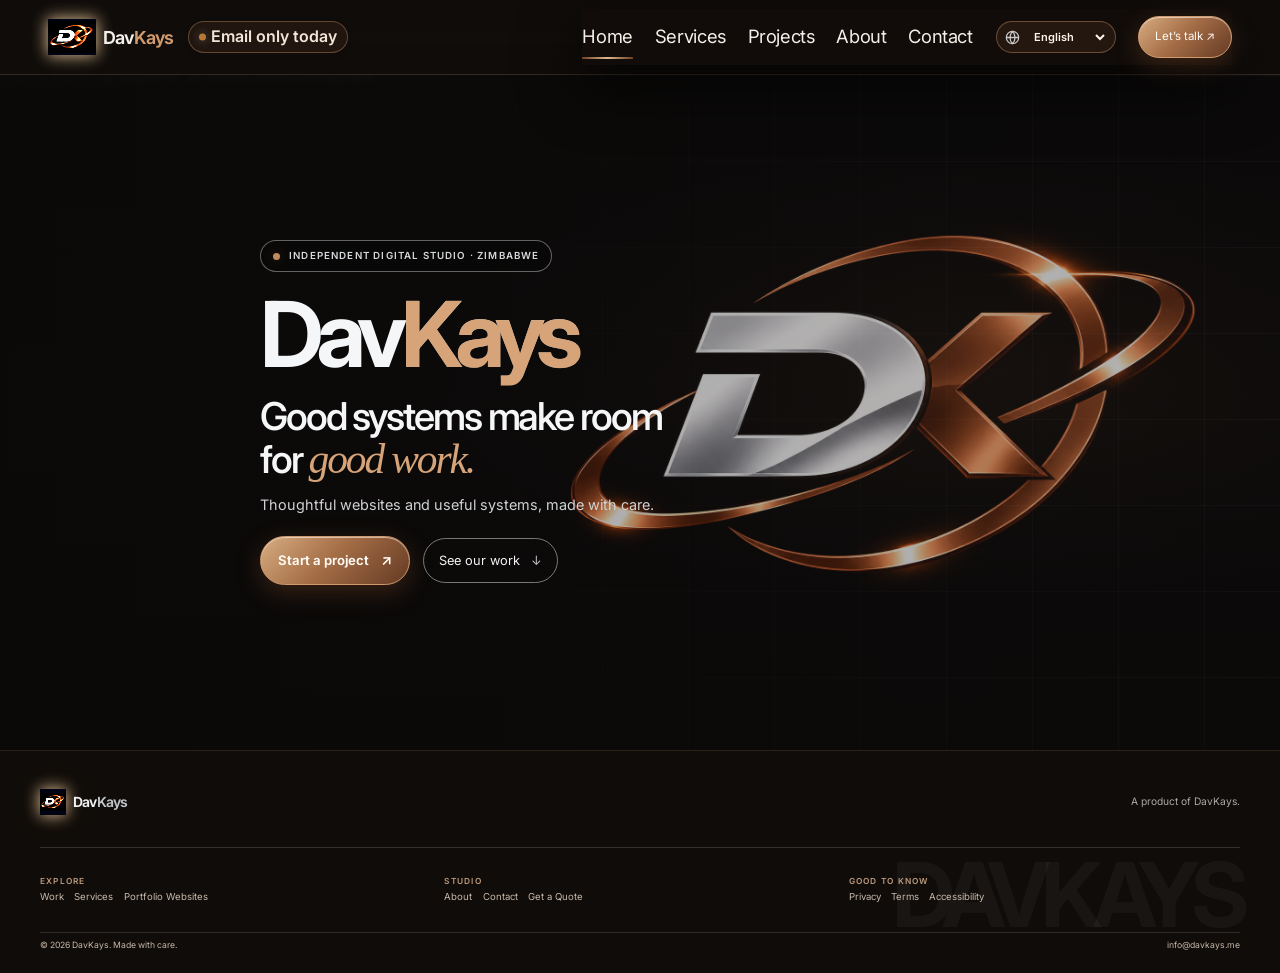
==== commit c7ff7414: "Improve assistant pricing and meeting requests" ====
--- a/index.html
+++ b/index.html
@@ -15,7 +15,7 @@
   <link rel="stylesheet" href="/room.css?v=davkays-chrome-2026-11">
   <link rel="stylesheet" href="/room-layout.css?v=davkays-mobile-float-20261123">
   <link rel="stylesheet" href="/room-motion.css?v=davkays-chrome-2026-11">
-  <link rel="stylesheet" href="/landing-polish.css?v=dvh-fullscreen-36bf2d8">
+  <link rel="stylesheet" href="/landing-polish.css?v=phone-hero-780-b0ba2cf">
   <script type="application/ld+json">{"@context":"https://schema.org","@type":"ProfessionalService","name":"DavKays","url":"https://davkays.me/","description":"An independent digital studio building thoughtful websites and useful systems."}</script>
 </head>
 <body class="room-page landing-polish landing-app">
@@ -46,7 +46,7 @@
           <h1 class="hero-brand" id="room-title"><span>Dav</span><span>Kays</span></h1>
           <h2 class="hero-statement">Good systems make room for <em>good work.</em></h2>
           <p>Thoughtful websites and useful systems, made with care.</p>
-          <div class="room-hero-actions"><a class="room-button" href="/contact.html">Start a project <span aria-hidden="true">↗</span></a><a class="room-ghost hero-outline" href="/projects.html">See our work <span aria-hidden="true">↓</span></a><a class="hero-text-link" href="#footer"><span>Scroll to explore</span><i aria-hidden="true">↓</i></a></div>
+          <div class="room-hero-actions"><a class="room-button" href="/contact.html">Start a project <span aria-hidden="true">↗</span></a><a class="room-ghost hero-outline" href="/projects.html">See our work <span aria-hidden="true">↓</span></a></div>
         </div>
       </div>
     </section>
@@ -68,6 +68,6 @@
 
   <script src="/script.js" defer></script>
   <script src="/locale.js" defer></script>
-  <script src="/chat.js?v=chat-layout-chips-838a5fc" defer></script>
+  <script src="/pricing-config.js" defer></script><script src="/chat.js?v=assistant-quotes-scheduling-20261123" defer></script>
 </body>
 </html>
--- a/landing-polish.css
+++ b/landing-polish.css
@@ -451,4 +451,4 @@
 
 /* Keep the fixed assistant on the full-screen hero, clear of footer links. */
 .landing-app .room-hero,.landing-app .room-hero-inner{min-height:calc(100dvh - 74px)}
-@media(max-width:1000px){.landing-app .room-hero,.landing-app .room-hero-inner{min-height:calc(100dvh - 66px)}}
+@media(max-width:1000px){.landing-app .room-hero,.landing-app .room-hero-inner{min-height:max(780px,calc(100vh - 66px))}}
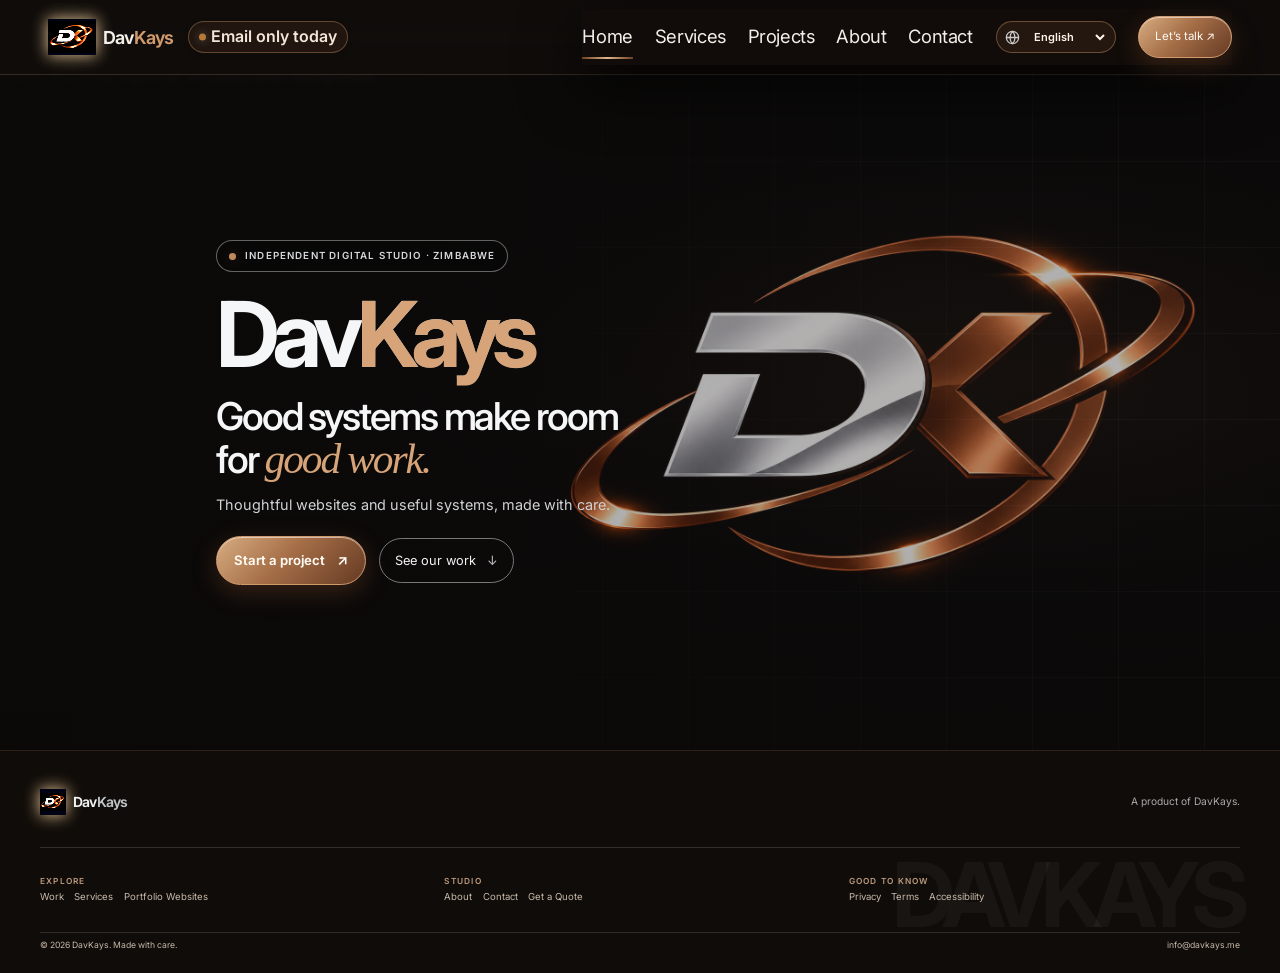
==== commit 5ae22b57: "Nudge landing hero copy and assistant" ====
--- a/index.html
+++ b/index.html
@@ -15,7 +15,7 @@
   <link rel="stylesheet" href="/room.css?v=davkays-chrome-2026-11">
   <link rel="stylesheet" href="/room-layout.css?v=davkays-mobile-float-20261123">
   <link rel="stylesheet" href="/room-motion.css?v=davkays-chrome-2026-11">
-  <link rel="stylesheet" href="/landing-polish.css?v=phone-hero-780-b0ba2cf">
+  <link rel="stylesheet" href="/landing-polish.css?v=hero-copy-chat-nudge-20261123">
   <script type="application/ld+json">{"@context":"https://schema.org","@type":"ProfessionalService","name":"DavKays","url":"https://davkays.me/","description":"An independent digital studio building thoughtful websites and useful systems."}</script>
 </head>
 <body class="room-page landing-polish landing-app">
--- a/landing-polish.css
+++ b/landing-polish.css
@@ -452,3 +452,9 @@
 /* Keep the fixed assistant on the full-screen hero, clear of footer links. */
 .landing-app .room-hero,.landing-app .room-hero-inner{min-height:calc(100dvh - 74px)}
 @media(max-width:1000px){.landing-app .room-hero,.landing-app .room-hero-inner{min-height:max(780px,calc(100vh - 66px))}}
+
+/* Nudge the hero copy left and keep the assistant clear of the screen edge. */
+@media(min-width:1001px){.landing-app .room-hero-copy{transform:translateX(-44px)}}
+.landing-app .chat-launch{right:38px;bottom:42px}
+.landing-app[data-active-screen="home"] .chat-launch{right:38px;bottom:148px}
+@media(max-width:700px){.landing-app .room-hero-copy{transform:none}.landing-app .chat-launch{right:24px;bottom:28px}.landing-app[data-active-screen="home"] .chat-launch{right:24px;bottom:104px}}
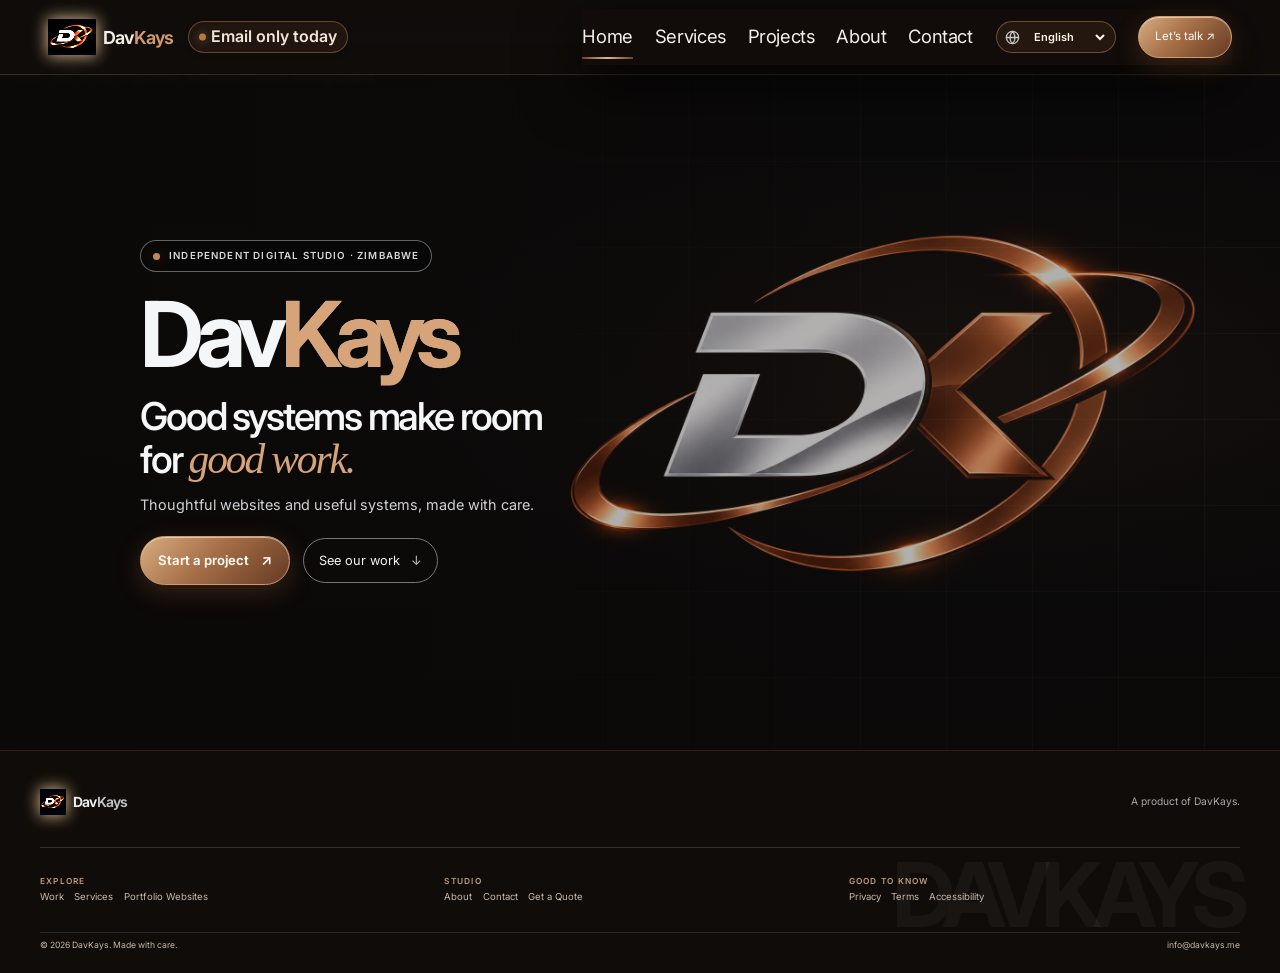
==== commit e9ad54c3: "Move landing copy left and anchor assistant" ====
--- a/index.html
+++ b/index.html
@@ -15,7 +15,7 @@
   <link rel="stylesheet" href="/room.css?v=davkays-chrome-2026-11">
   <link rel="stylesheet" href="/room-layout.css?v=davkays-mobile-float-20261123">
   <link rel="stylesheet" href="/room-motion.css?v=davkays-chrome-2026-11">
-  <link rel="stylesheet" href="/landing-polish.css?v=hero-copy-chat-nudge-20261123">
+  <link rel="stylesheet" href="/landing-polish.css?v=hero-copy-chat-final-20261123">
   <script type="application/ld+json">{"@context":"https://schema.org","@type":"ProfessionalService","name":"DavKays","url":"https://davkays.me/","description":"An independent digital studio building thoughtful websites and useful systems."}</script>
 </head>
 <body class="room-page landing-polish landing-app">
--- a/landing-polish.css
+++ b/landing-polish.css
@@ -454,7 +454,6 @@
 @media(max-width:1000px){.landing-app .room-hero,.landing-app .room-hero-inner{min-height:max(780px,calc(100vh - 66px))}}
 
 /* Nudge the hero copy left and keep the assistant clear of the screen edge. */
-@media(min-width:1001px){.landing-app .room-hero-copy{transform:translateX(-44px)}}
-.landing-app .chat-launch{right:38px;bottom:42px}
-.landing-app[data-active-screen="home"] .chat-launch{right:38px;bottom:148px}
-@media(max-width:700px){.landing-app .room-hero-copy{transform:none}.landing-app .chat-launch{right:24px;bottom:28px}.landing-app[data-active-screen="home"] .chat-launch{right:24px;bottom:104px}}
+@media(min-width:1001px){.landing-app .room-hero-copy{transform:translateX(-120px)}}
+.landing-app .chat-launch,.landing-app[data-active-screen="home"] .chat-launch{right:42px;bottom:36px}
+@media(max-width:700px){.landing-app .room-hero-copy{transform:none}.landing-app .chat-launch,.landing-app[data-active-screen="home"] .chat-launch{right:24px;bottom:28px}}
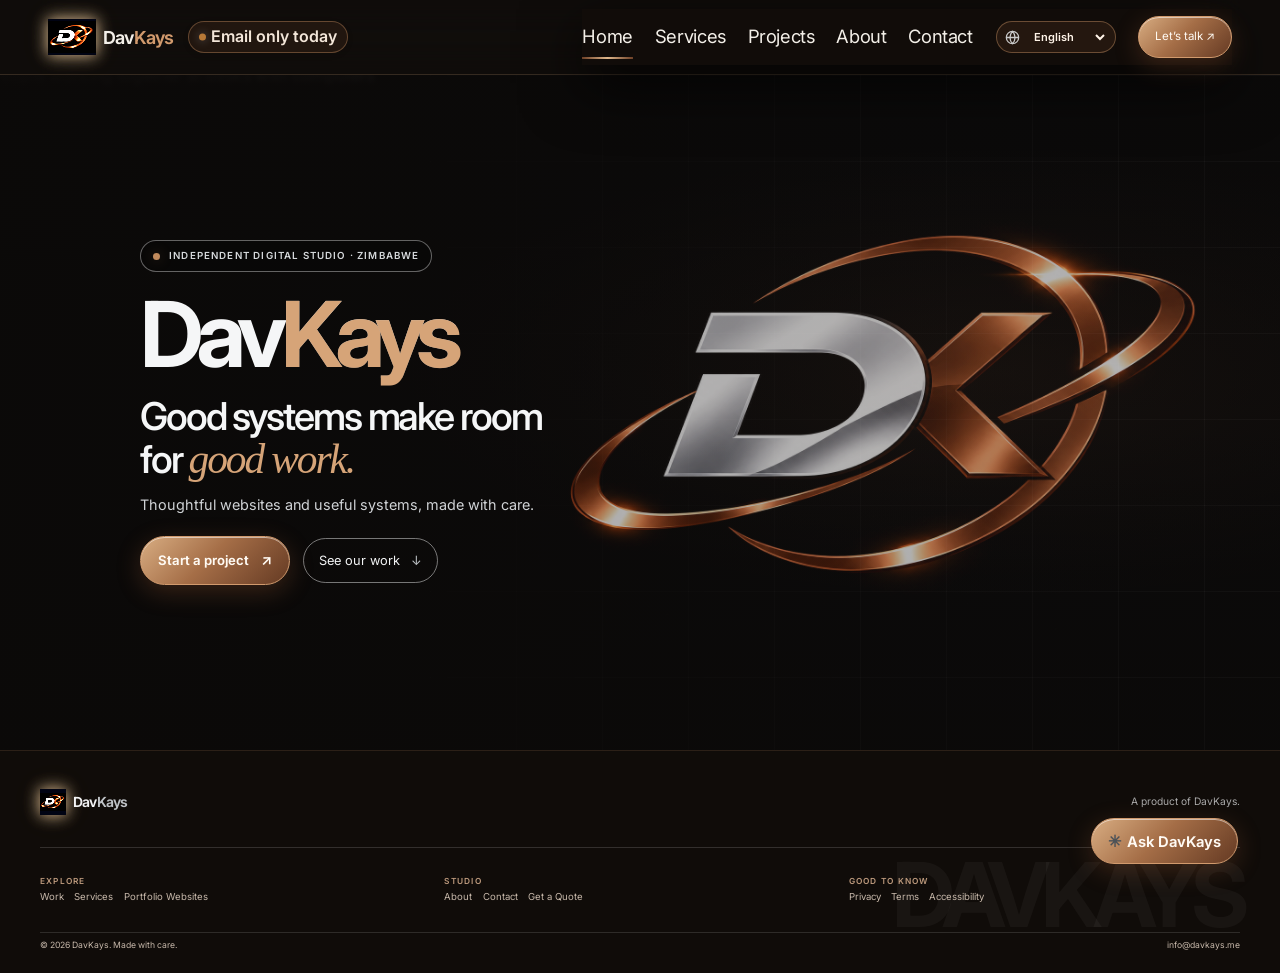
==== commit 9aa12bdf: "Keep landing chat above fixed footer" ====
--- a/index.html
+++ b/index.html
@@ -15,7 +15,7 @@
   <link rel="stylesheet" href="/room.css?v=davkays-chrome-2026-11">
   <link rel="stylesheet" href="/room-layout.css?v=davkays-mobile-float-20261123">
   <link rel="stylesheet" href="/room-motion.css?v=davkays-chrome-2026-11">
-  <link rel="stylesheet" href="/landing-polish.css?v=hero-copy-chat-final-20261123">
+  <link rel="stylesheet" href="/landing-polish.css?v=chat-always-visible-20261123">
   <script type="application/ld+json">{"@context":"https://schema.org","@type":"ProfessionalService","name":"DavKays","url":"https://davkays.me/","description":"An independent digital studio building thoughtful websites and useful systems."}</script>
 </head>
 <body class="room-page landing-polish landing-app">
--- a/landing-polish.css
+++ b/landing-polish.css
@@ -455,5 +455,5 @@
 
 /* Nudge the hero copy left and keep the assistant clear of the screen edge. */
 @media(min-width:1001px){.landing-app .room-hero-copy{transform:translateX(-120px)}}
-.landing-app .chat-launch,.landing-app[data-active-screen="home"] .chat-launch{right:42px;bottom:36px}
+.landing-app .chat-launch,.landing-app[data-active-screen="home"] .chat-launch{right:42px;bottom:36px;z-index:85}
 @media(max-width:700px){.landing-app .room-hero-copy{transform:none}.landing-app .chat-launch,.landing-app[data-active-screen="home"] .chat-launch{right:24px;bottom:28px}}
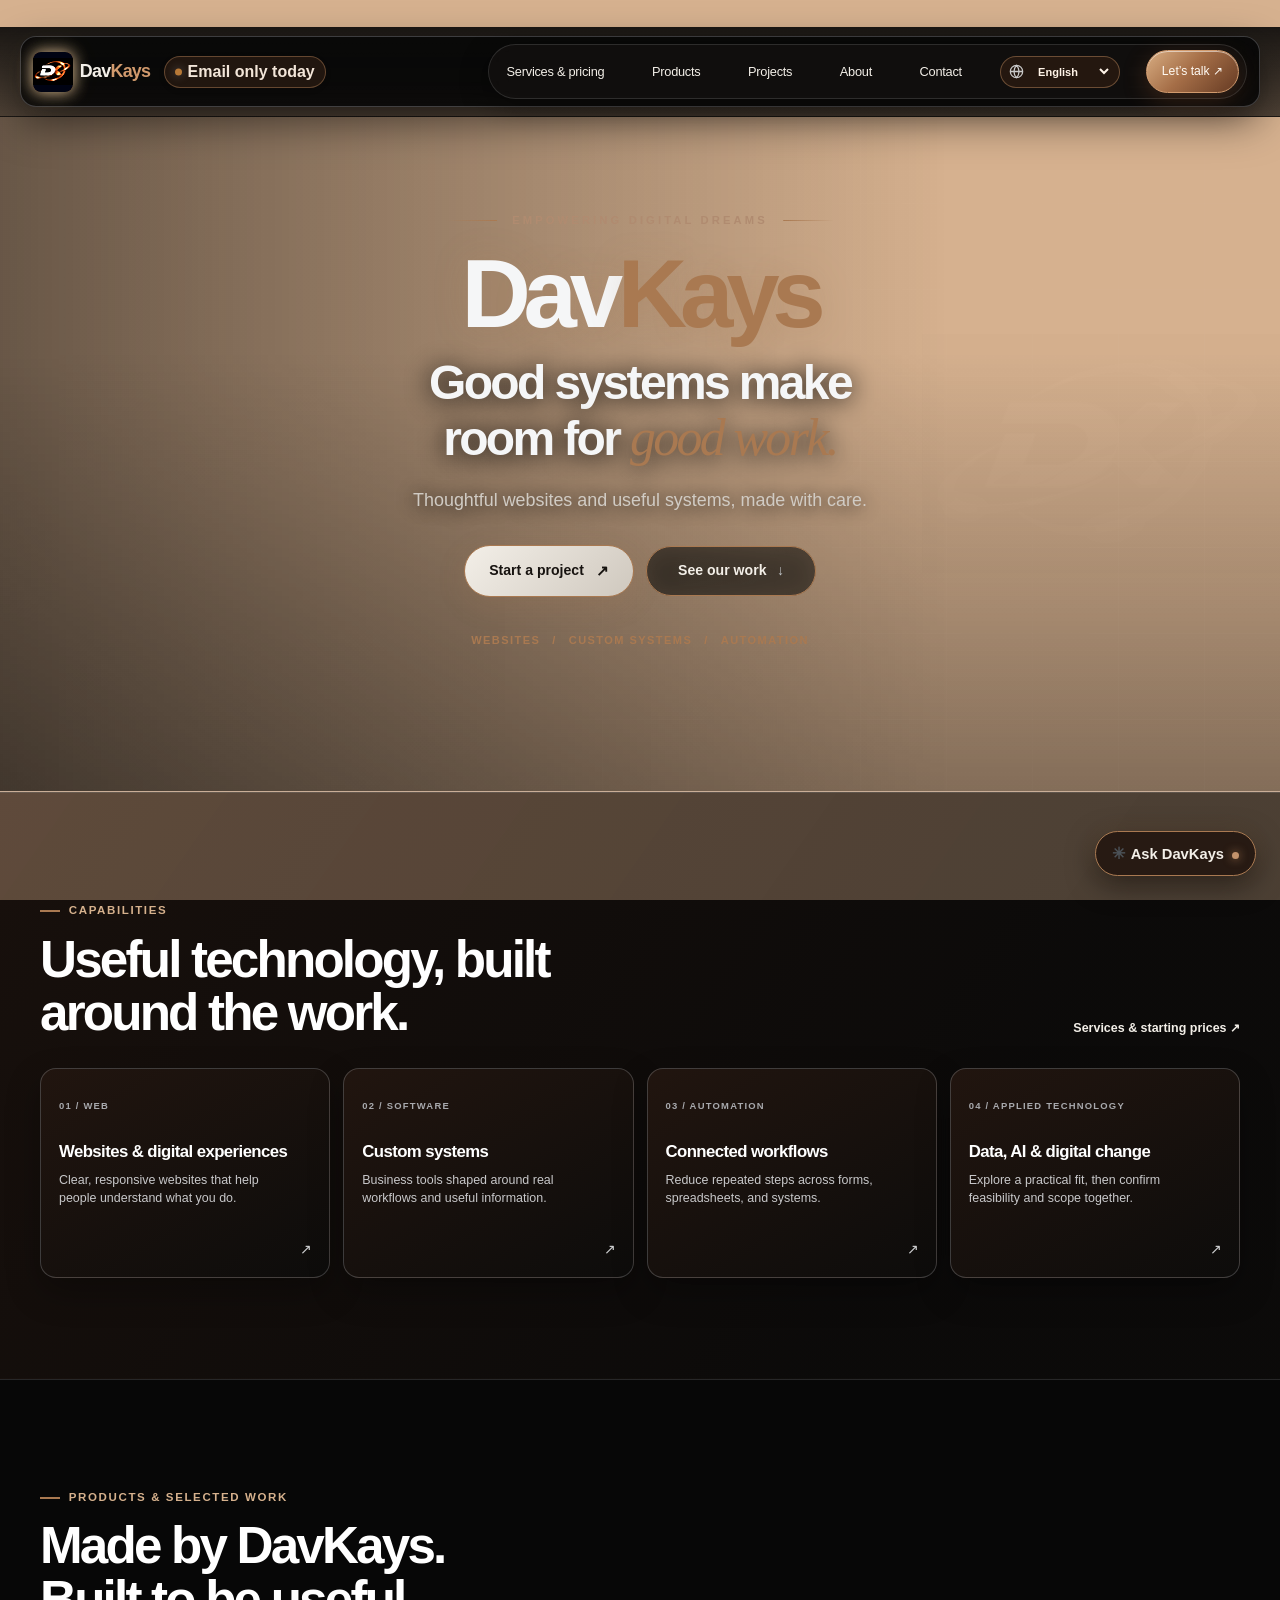
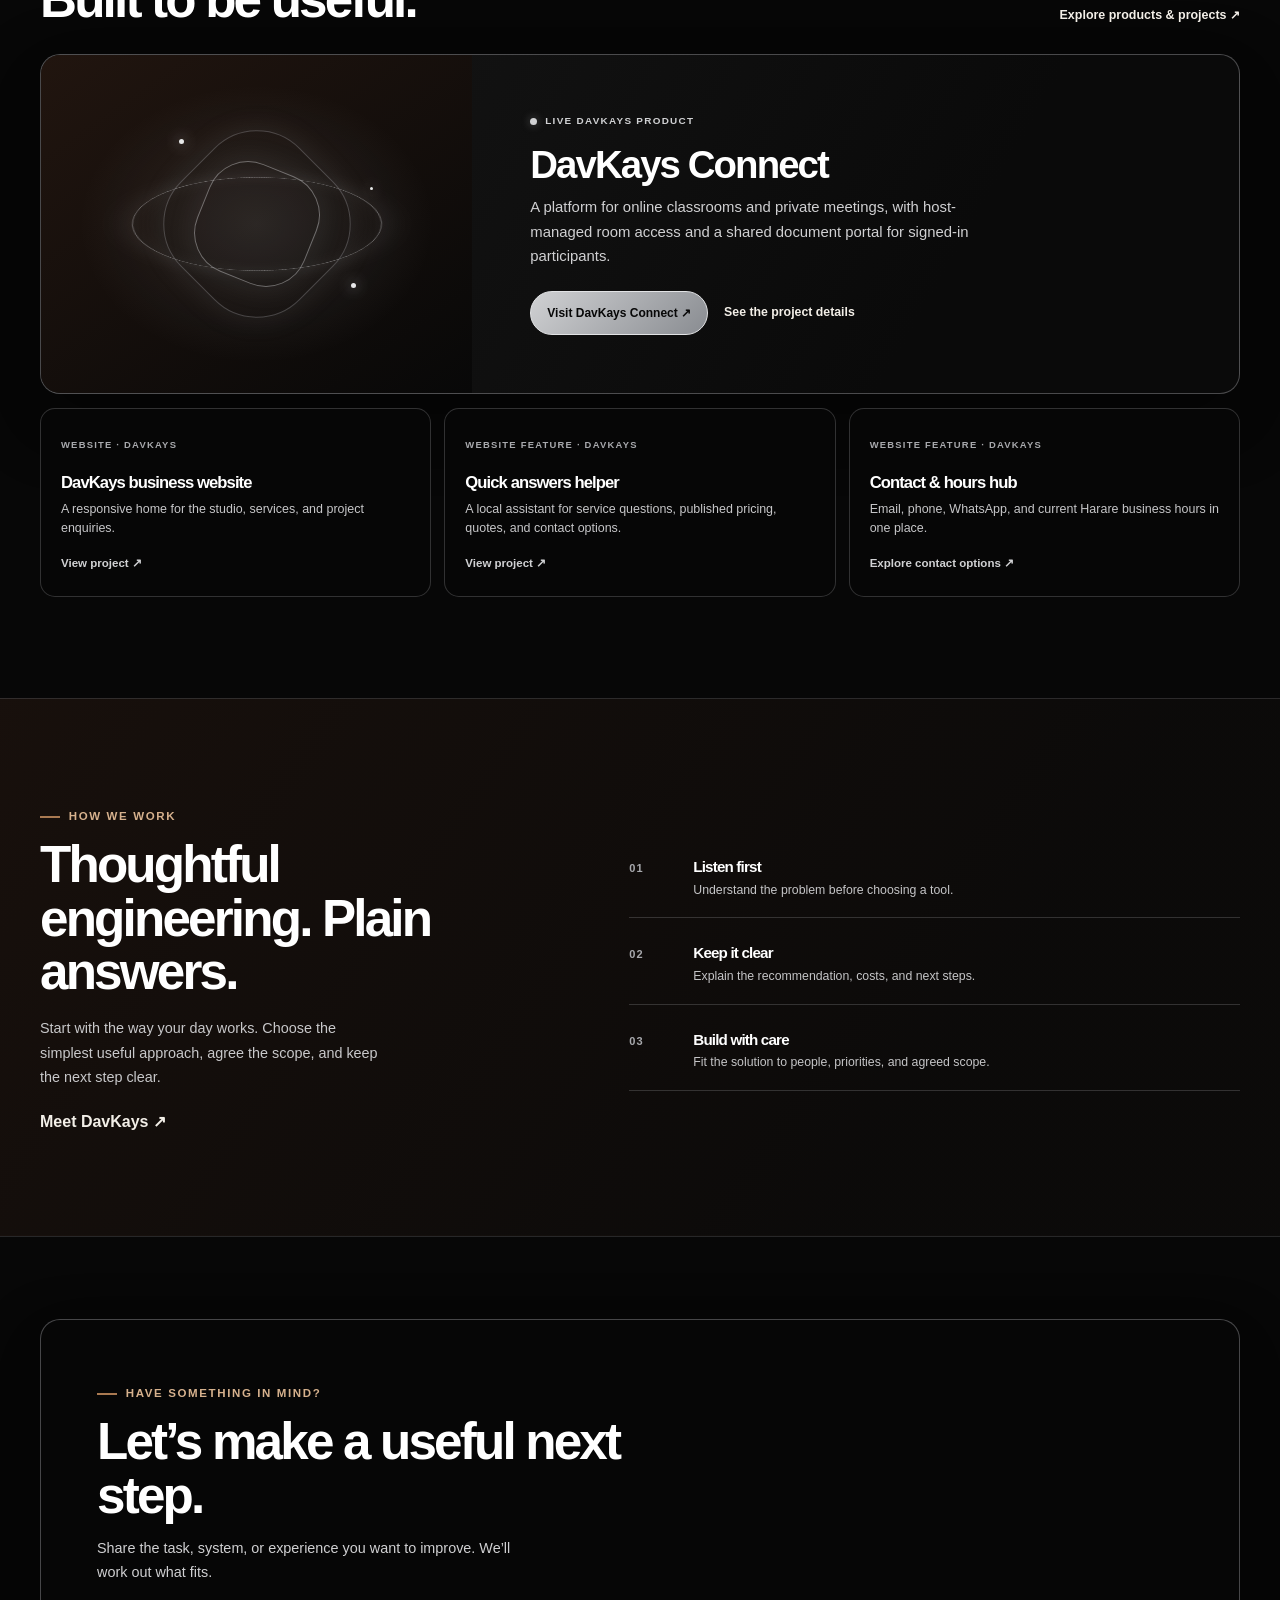
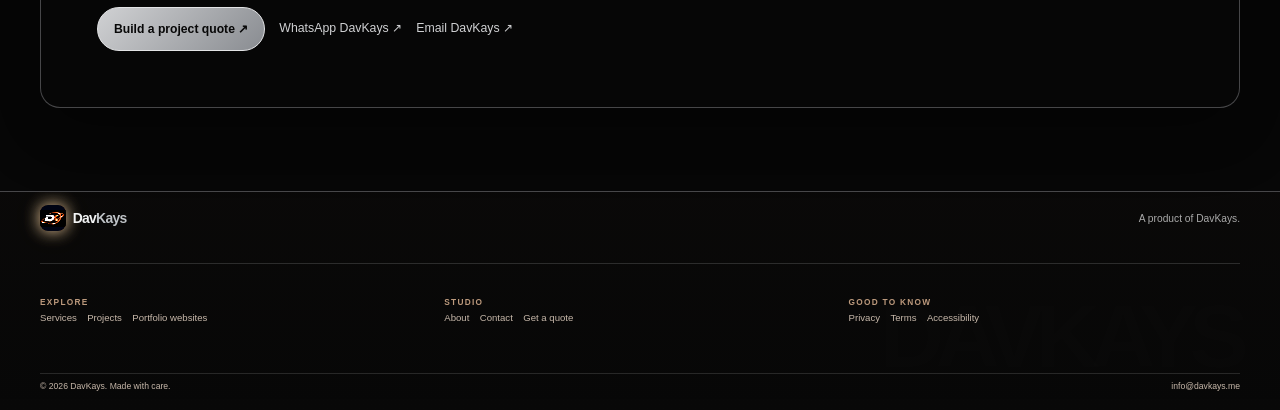
==== commit 3a1fec0b: "Polish DavKays landing page and visual system" ====
--- a/index.html
+++ b/index.html
@@ -1,73 +1,110 @@
 <!doctype html>
-<html lang="en" class="room-site landing-site">
+<html lang="en" class="landing-site">
 <head>
   <meta charset="utf-8">
-  <meta name="viewport" content="width=device-width,initial-scale=1">
-  <meta name="theme-color" content="#050505">
-  <title>DavKays — Good systems make room for good work</title>
-  <meta name="description" content="DavKays is an independent digital studio building thoughtful websites and useful systems.">
+  <meta name="viewport" content="width=device-width,initial-scale=1,viewport-fit=cover">
+  <meta name="theme-color" content="#080808">
+  <title>DavKays — Digital systems for better work</title>
+  <meta name="description" content="DavKays is an independent digital studio creating thoughtful websites, useful software and practical workflow automation.">
   <link rel="canonical" href="https://davkays.me/">
   <meta property="og:type" content="website">
-  <meta property="og:title" content="DavKays — Good systems make room for good work">
-  <meta property="og:description" content="An independent digital studio for thoughtful websites and useful systems.">
+  <meta property="og:title" content="DavKays — Digital systems for better work">
+  <meta property="og:description" content="Thoughtful websites, useful systems and practical automation, made with care.">
   <meta property="og:url" content="https://davkays.me/">
-  <link rel="stylesheet" href="/style.css?v=bronze-minimal-home-20261123">
+  <link rel="stylesheet" href="/style.css?v=davkays-mobile-flow-20261123">
   <link rel="stylesheet" href="/room.css?v=davkays-chrome-2026-11">
   <link rel="stylesheet" href="/room-layout.css?v=davkays-mobile-float-20261123">
   <link rel="stylesheet" href="/room-motion.css?v=davkays-chrome-2026-11">
-  <link rel="stylesheet" href="/landing-polish.css?v=chat-always-visible-20261123">
-  <script type="application/ld+json">{"@context":"https://schema.org","@type":"ProfessionalService","name":"DavKays","url":"https://davkays.me/","description":"An independent digital studio building thoughtful websites and useful systems."}</script>
+  <link rel="stylesheet" href="/landing-polish.css?v=complete-transform-20261126">
+  <link rel="stylesheet" href="/site-experience.css?v=hero-wordmark-centered-20261126">
+  <link rel="icon" href="/assets/davkays-dk.png" type="image/png">
+  <script type="application/ld+json">{"@context":"https://schema.org","@type":"ProfessionalService","name":"DavKays","url":"https://davkays.me/","description":"An independent digital studio building thoughtful websites and useful systems.","email":"info@davkays.me","address":{"@type":"PostalAddress","addressCountry":"ZW"}}</script>
 </head>
 <body class="room-page landing-polish landing-app">
   <a class="skip" href="#main">Skip to content</a>
   <header class="topbar">
     <nav class="nav wrap" aria-label="Main navigation">
       <a class="logo" href="/" aria-label="DavKays home"><img class="brand-mark" src="/assets/davkays-dk.png" alt=""><span class="wordmark">Dav<span>Kays</span></span></a>
-      <button class="menu" aria-label="Open navigation menu" aria-expanded="false" aria-controls="navlinks"><span></span><span></span><span></span></button>
+      <button class="menu" type="button" aria-label="Open navigation menu" aria-expanded="false" aria-controls="navlinks"><span></span><span></span><span></span></button>
       <div class="navlinks" id="navlinks">
-        <a href="/" aria-current="page">Home</a>
-
-        <a href="/services.html">Services</a>
+        <a href="/services.html">Services &amp; pricing</a>
+        <a href="/#products">Products</a>
         <a href="/projects.html">Projects</a>
         <a href="/about.html">About</a>
         <a href="/contact.html">Contact</a>
-        <a class="nav-cta" href="/contact.html">Let’s talk <span aria-hidden="true">↗</span></a>
+        <a class="nav-cta" href="/quote.html">Let’s talk <span aria-hidden="true">↗</span></a>
       </div>
     </nav>
   </header>
 
   <main id="main">
     <section class="room-hero" id="home" aria-labelledby="room-title">
-      <div class="hero-photo room-hero-photo"><img src="https://images.unsplash.com/photo-1519389950473-47ba0277781c?auto=format&amp;fit=crop&amp;w=1800&amp;q=82" alt="People working together at desks with computers" fetchpriority="high" width="1800" height="1200"></div>
+      <div class="hero-photo room-hero-photo" aria-hidden="true"></div>
       <img class="hero-brand-visual" src="/assets/davkays-dk.png" alt="" aria-hidden="true" width="1536" height="1024" decoding="async">
       <div class="room-hero-inner wrap">
         <div class="room-hero-copy">
-          <span class="room-kicker"><i></i> Independent digital studio · Zimbabwe</span>
+          <span class="room-kicker">Empowering Digital Dreams</span>
           <h1 class="hero-brand" id="room-title"><span>Dav</span><span>Kays</span></h1>
           <h2 class="hero-statement">Good systems make room for <em>good work.</em></h2>
           <p>Thoughtful websites and useful systems, made with care.</p>
           <div class="room-hero-actions"><a class="room-button" href="/contact.html">Start a project <span aria-hidden="true">↗</span></a><a class="room-ghost hero-outline" href="/projects.html">See our work <span aria-hidden="true">↓</span></a></div>
+          <div class="home-capabilities" aria-label="DavKays capabilities"><a href="/services.html">Websites</a><span aria-hidden="true">/</span><a href="/services.html">Custom systems</a><span aria-hidden="true">/</span><a href="/services.html">Automation</a></div>
         </div>
       </div>
     </section>
 
-</main>
+    <section class="home-section home-capability-section" id="capabilities" aria-labelledby="home-capabilities-title">
+      <div class="wrap">
+        <div class="home-section-heading"><div><span class="eyebrow">Capabilities</span><h2 id="home-capabilities-title">Useful technology, built around the work.</h2></div><a class="text-link" href="/services.html">Services &amp; starting prices <span aria-hidden="true">↗</span></a></div>
+        <div class="home-capability-grid">
+          <a class="home-capability-card" href="/services.html#websites"><span>01 / WEB</span><h3>Websites &amp; digital experiences</h3><p>Clear, responsive websites that help people understand what you do.</p><b aria-hidden="true">↗</b></a>
+          <a class="home-capability-card" href="/services.html#custom"><span>02 / SOFTWARE</span><h3>Custom systems</h3><p>Business tools shaped around real workflows and useful information.</p><b aria-hidden="true">↗</b></a>
+          <a class="home-capability-card" href="/services.html#automation"><span>03 / AUTOMATION</span><h3>Connected workflows</h3><p>Reduce repeated steps across forms, spreadsheets, and systems.</p><b aria-hidden="true">↗</b></a>
+          <a class="home-capability-card" href="/services.html#capabilities"><span>04 / APPLIED TECHNOLOGY</span><h3>Data, AI &amp; digital change</h3><p>Explore a practical fit, then confirm feasibility and scope together.</p><b aria-hidden="true">↗</b></a>
+        </div>
+      </div>
+    </section>
 
-  <footer class="room-footer" id="footer">
+    <section class="home-section home-products-section" id="products" aria-labelledby="home-products-title">
+      <div class="wrap">
+        <div class="home-section-heading"><div><span class="eyebrow">Products &amp; selected work</span><h2 id="home-products-title">Made by DavKays. Built to be useful.</h2></div><a class="text-link" href="/projects.html">Explore products &amp; projects <span aria-hidden="true">↗</span></a></div>
+        <article class="home-product-feature">
+          <div class="home-product-mark" aria-hidden="true"><span class="home-product-orbit"></span><i></i><i></i><i></i></div>
+          <div class="home-product-copy"><span class="home-project-label"><i aria-hidden="true"></i> Live DavKays product</span><h3>DavKays Connect</h3><p>A platform for online classrooms and private meetings, with host-managed room access and a shared document portal for signed-in participants.</p><div class="home-product-links"><a class="btn" href="https://davkays-connect.davidkanyurira6.workers.dev/" target="_blank" rel="noopener noreferrer">Visit DavKays Connect ↗</a><a class="text-link" href="/projects.html">See the project details</a></div></div>
+        </article>
+        <div class="home-work-grid">
+          <article class="home-work-card"><span>WEBSITE · DAVKAYS</span><h3>DavKays business website</h3><p>A responsive home for the studio, services, and project enquiries.</p><a href="/projects.html">View project ↗</a></article>
+          <article class="home-work-card"><span>WEBSITE FEATURE · DAVKAYS</span><h3>Quick answers helper</h3><p>A local assistant for service questions, published pricing, quotes, and contact options.</p><a href="/projects.html">View project ↗</a></article>
+          <article class="home-work-card"><span>WEBSITE FEATURE · DAVKAYS</span><h3>Contact &amp; hours hub</h3><p>Email, phone, WhatsApp, and current Harare business hours in one place.</p><a href="/contact.html">Explore contact options ↗</a></article>
+        </div>
+      </div>
+    </section>
+
+    <section class="home-section home-approach-section" id="approach" aria-labelledby="home-approach-title">
+      <div class="wrap home-approach-layout"><div><span class="eyebrow">How we work</span><h2 id="home-approach-title">Thoughtful engineering. Plain answers.</h2><p>Start with the way your day works. Choose the simplest useful approach, agree the scope, and keep the next step clear.</p><a class="text-link" href="/about.html">Meet DavKays <span aria-hidden="true">↗</span></a></div><div class="home-principles"><article><span>01</span><div><h3>Listen first</h3><p>Understand the problem before choosing a tool.</p></div></article><article><span>02</span><div><h3>Keep it clear</h3><p>Explain the recommendation, costs, and next steps.</p></div></article><article><span>03</span><div><h3>Build with care</h3><p>Fit the solution to people, priorities, and agreed scope.</p></div></article></div></div>
+    </section>
+
+    <section class="home-section home-final-section" id="start-project" aria-labelledby="home-final-title">
+      <div class="wrap home-final-panel"><span class="eyebrow">Have something in mind?</span><h2 id="home-final-title">Let’s make a useful next step.</h2><p>Share the task, system, or experience you want to improve. We’ll work out what fits.</p><div><a class="btn" href="/quote.html">Build a project quote ↗</a><a class="home-direct-link" href="https://wa.me/263711881780" target="_blank" rel="noopener noreferrer">WhatsApp DavKays ↗</a><a class="home-direct-link" href="mailto:info@davkays.me">Email DavKays ↗</a></div></div>
+    </section>
+  </main>
+
+  <footer class="room-footer">
     <div class="wrap">
       <div class="room-footer-top"><a class="logo" href="/" aria-label="DavKays home"><img class="brand-mark" src="/assets/davkays-dk.png" alt=""><span class="wordmark">Dav<span>Kays</span></span></a><span>A product of DavKays.</span></div>
       <div class="room-footer-links">
-        <div><h2>Explore</h2><a href="/projects.html">Work</a><a href="/services.html">Services</a><a href="/portfolio-websites.html">Portfolio Websites</a></div>
-        <div><h2>Studio</h2><a href="/about.html">About</a><a href="/contact.html">Contact</a><a href="/quote.html">Get a Quote</a></div>
+        <div><h2>Explore</h2><a href="/services.html">Services</a><a href="/projects.html">Projects</a><a href="/portfolio-websites.html">Portfolio websites</a></div>
+        <div><h2>Studio</h2><a href="/about.html">About</a><a href="/contact.html">Contact</a><a href="/quote.html">Get a quote</a></div>
         <div><h2>Good to know</h2><a href="/privacy.html">Privacy</a><a href="/terms.html">Terms</a><a href="/accessibility.html">Accessibility</a></div>
       </div>
       <div class="footer-wordmark" aria-hidden="true">DAVKAYS</div>
       <div class="room-copyright"><span>© 2026 DavKays. Made with care.</span><a href="mailto:info@davkays.me">info@davkays.me</a></div>
     </div>
   </footer>
-
   <script src="/script.js" defer></script>
   <script src="/locale.js" defer></script>
-  <script src="/pricing-config.js" defer></script><script src="/chat.js?v=assistant-quotes-scheduling-20261123" defer></script>
+  <script src="/pricing-config.js" defer></script>
+  <script src="/chat.js?v=assistant-quotes-scheduling-20261123" defer></script>
+  <script src="/tech-background.js?v=hero-brain-v2-20261126" defer></script>
 </body>
 </html>
--- a/style.css
+++ b/style.css
@@ -1,4 +1,3 @@
-@import url('https://fonts.googleapis.com/css2?family=DM+Sans:wght@400;500;600;700&family=Inter:wght@400;500;600;700&display=swap');
 :root{color-scheme:light;--paper:#FAF9F6;--white:#fff;--ink:#171717;--muted:#66645f;--line:#e7e4dd;--chrome:#777d83;--chrome-text:#565c62;--chrome-hover:#565c62;--focus-ring:#777d83;--soft:#f1eee8;--serif:Georgia,'Times New Roman',serif;--sans:Inter,Arial,sans-serif;--head:'DM Sans',Arial,sans-serif;--width:1160px}*{box-sizing:border-box}html{scroll-behavior:smooth}body{margin:0;background:var(--paper);color:var(--ink);font:16px/1.7 var(--sans);-webkit-font-smoothing:antialiased}a{color:var(--chrome-text);text-underline-offset:4px}a:hover{color:var(--chrome-text)}:focus-visible{outline:3px solid var(--focus-ring);outline-offset:4px}.skip{position:absolute;left:1rem;top:-5rem;background:white;padding:.7rem 1rem;z-index:20}.skip:focus{top:1rem}.wrap{width:min(calc(100% - 48px),var(--width));margin:auto}.topbar{padding:1.05rem 0;border-bottom:1px solid var(--line);background:var(--paper)}.nav{display:flex;align-items:center;justify-content:space-between;gap:2rem}.logo{font:700 1.35rem var(--head);letter-spacing:-.06em;color:var(--ink);text-decoration:none}.logo span{color:var(--chrome)}.navlinks{display:flex;align-items:center;gap:1.8rem}.navlinks a{font-size:.9rem;color:var(--ink);text-decoration:none}.navlinks a:hover,.navlinks a[aria-current=page]{color:var(--chrome-text)}.navlinks .nav-cta{color:white;background:var(--ink);padding:.66rem 1.1rem;border-radius:999px}.navlinks .nav-cta:hover{background:var(--chrome-hover)}.menu{display:none;border:0;background:none;font:600 1rem var(--sans);color:var(--ink);padding:.5rem}.eyebrow{display:inline-flex;align-items:center;gap:.55rem;color:var(--chrome-text);font-size:.78rem;font-weight:700;letter-spacing:.12em;text-transform:uppercase}.eyebrow:before{content:'';height:1px;width:22px;background:currentColor}h1,h2,h3{font-family:var(--head);letter-spacing:-.055em;line-height:1.08;margin:0}h1{font-size:clamp(3rem,7.2vw,6.2rem);max-width:850px}h2{font-size:clamp(2.1rem,4.2vw,3.6rem)}h3{font-size:1.45rem}p{margin:0 0 1rem}.lead{font-size:clamp(1.12rem,2vw,1.35rem);line-height:1.65;color:#4e4c48;max-width:640px}.btn{display:inline-flex;align-items:center;justify-content:center;gap:.6rem;padding:.9rem 1.35rem;background:var(--chrome);color:white;border-radius:999px;text-decoration:none;font-weight:700;font-size:.94rem;transition:background .2s ease,transform .2s ease}.btn:hover{background:var(--chrome-hover);color:white;transform:translateY(-2px)}.btn-dark{background:var(--ink)}.btn-dark:hover{background:#393733}.hero{padding:clamp(4rem,9vw,8rem) 0 5rem}.hero-grid{display:grid;grid-template-columns:1.1fr .9fr;align-items:center;gap:4rem}.hero h1{margin:1.1rem 0 1.4rem}.hero h1 em{font:italic 500 1em var(--serif);letter-spacing:-.06em}.hero-actions{display:flex;align-items:center;gap:1.5rem;margin-top:2rem}.text-link{font-weight:700;text-decoration:none}.hero-photo{position:relative}.hero-photo img{display:block;width:100%;aspect-ratio:4/4.3;object-fit:cover;border-radius:46% 46% 22px 22px}.photo-note{position:absolute;bottom:1.4rem;left:-1.6rem;background:var(--white);padding:1rem 1.2rem;border-radius:14px;box-shadow:0 10px 40px #17171712;max-width:225px;font-size:.88rem;line-height:1.5}.photo-note strong{display:block;font-family:var(--head);font-size:1rem;margin-bottom:.2rem}.section{padding:clamp(4rem,8vw,7rem) 0}.section-white{background:var(--white)}.section-dark{background:var(--ink);color:white}.section-dark p{color:#c8c5bf}.section-head{display:flex;align-items:end;justify-content:space-between;gap:2rem;margin-bottom:3rem}.section-head>div{max-width:650px}.section-head h2{margin:.8rem 0 0}.section-head p{max-width:430px;color:var(--muted)}.cards{display:grid;grid-template-columns:repeat(3,1fr);gap:1rem}.card{padding:1.7rem;border:1px solid var(--line);border-radius:20px;background:var(--paper)}.card-num{display:block;color:var(--chrome-text);font:600 .82rem var(--head);margin-bottom:2.2rem}.card h3{margin-bottom:.8rem}.card p{color:var(--muted);font-size:.95rem}.card a{font-weight:700;text-decoration:none}.split{display:grid;grid-template-columns:.9fr 1.1fr;gap:6rem;align-items:center}.split h2{margin:.8rem 0 1.3rem}.quote{font:italic 1.6rem/1.5 var(--serif);max-width:490px}.list{list-style:none;padding:0;margin:1.4rem 0}.list li{padding:.8rem 0 .8rem 1.8rem;position:relative;border-bottom:1px solid var(--line)}.list li:before{content:'↗';position:absolute;left:0;color:var(--chrome-text);font-weight:bold}.cta-band{padding:clamp(3rem,7vw,6rem);border-radius:26px;background:var(--soft);display:flex;align-items:center;justify-content:space-between;gap:2rem}.cta-band h2{max-width:650px}.cta-band p{color:var(--muted);max-width:520px;margin-top:1rem}.footer{padding:3rem 0 1.5rem;background:var(--ink);color:white}.footer-grid{display:grid;grid-template-columns:1.2fr 1fr 1fr;gap:3rem;padding-bottom:2.5rem}.footer .logo{color:white}.footer p{color:#bdbab3;max-width:320px;margin-top:.8rem}.footer h3{font-size:1rem;letter-spacing:0;margin-bottom:1rem}.footer a{color:#d5d2cb;text-decoration:none}.footer a:hover{color:white}.footer-links{display:grid;gap:.55rem;font-size:.9rem}.copyright{border-top:1px solid #373633;padding-top:1rem;display:flex;justify-content:space-between;gap:1rem;color:#bdbab3;font-size:.82rem}.page-hero{padding:clamp(4rem,9vw,7rem) 0 3rem}.page-hero h1{margin:.9rem 0 1.3rem}.page-hero .lead{max-width:730px}.prose{max-width:780px}.prose h2{font-size:2rem;margin:2.7rem 0 1rem}.prose h3{margin:1.6rem 0 .6rem}.prose p,.prose li{color:#4e4c48}.prose ul{padding-left:1.3rem}.service-row{display:grid;grid-template-columns:.7fr 1.3fr;gap:4rem;padding:2.4rem 0;border-top:1px solid var(--line)}.service-row:last-child{border-bottom:1px solid var(--line)}.service-row h2{font-size:2.2rem}.service-row h3{font-size:1rem;letter-spacing:0;margin:1.5rem 0 .5rem}.service-row p,.service-row li{color:var(--muted)}.service-row ul{padding-left:1.2rem}.contact-grid{display:grid;grid-template-columns:1.15fr .85fr;gap:5rem}.form{display:grid;gap:1rem}.field{display:grid;gap:.4rem}.field label{font-weight:700;font-size:.9rem}.field input,.field textarea,.field select{width:100%;padding:.85rem 1rem;border:1px solid #c9c5bc;border-radius:10px;background:white;font:inherit;color:var(--ink)}.field textarea{min-height:150px;resize:vertical}.contact-note{background:var(--soft);border-radius:20px;padding:2rem;height:max-content}.contact-note h2{font-size:1.7rem;margin-bottom:.8rem}.contact-note p{color:var(--muted)}.contact-note a{font-weight:700}.notice{font-size:.83rem;color:var(--muted)}.notfound{text-align:center;min-height:65vh;display:grid;place-content:center;justify-items:center;padding:4rem 1rem}.notfound h1{font-size:clamp(4rem,16vw,9rem);color:var(--chrome)}.notfound h2{margin:1rem 0}.notfound p{color:var(--muted);max-width:460px}.reveal{animation:rise .7s both}@keyframes rise{from{opacity:0;transform:translateY(14px)}to{opacity:1;transform:translateY(0)}}@media(prefers-reduced-motion:reduce){*,*:before,*:after{scroll-behavior:auto!important;animation-duration:.01ms!important;transition-duration:.01ms!important}}@media(max-width:800px){.hero-grid,.split,.contact-grid{grid-template-columns:1fr;gap:2.5rem}.hero-photo{max-width:530px}.hero-photo img{aspect-ratio:4/3.4}.photo-note{left:.8rem}.cards{grid-template-columns:1fr}.card-num{margin-bottom:1.2rem}.section-head,.cta-band{align-items:flex-start;flex-direction:column}.service-row{grid-template-columns:1fr;gap:.7rem}.footer-grid{grid-template-columns:1fr 1fr}.footer-grid>div:first-child{grid-column:1/-1}}@media(max-width:600px){.wrap{width:min(calc(100% - 36px),var(--width))}.menu{display:block}.nav{position:relative}.navlinks{display:none;position:absolute;top:calc(100% + 1rem);left:-18px;right:-18px;padding:1.2rem 1.2rem 1.4rem;background:var(--paper);border-bottom:1px solid var(--line);z-index:10;align-items:stretch;gap:1rem}.navlinks.open{display:flex;flex-direction:column}.navlinks a{padding:.35rem 0}.navlinks .nav-cta{text-align:center;padding:.8rem}.hero{padding-top:3.5rem}.hero-actions{align-items:flex-start;flex-direction:column;gap:1rem}.footer-grid{grid-template-columns:1fr;gap:2rem}.footer-grid>div:first-child{grid-column:auto}.copyright{flex-direction:column}.quote{font-size:1.35rem}.contact-note{padding:1.4rem}}
 
 /* Dark ink-and-paper direction: light type on deep charcoal, with restrained chrome accents. */
--- a/site-experience.css
+++ b/site-experience.css
@@ -0,0 +1,422 @@
+/* Unified DavKays public-site identity: deep brown, chrome, black and white. */
+:root{color-scheme:dark;--dk-ink:#080808;--dk-brown:#21150f;--dk-brown-soft:#2c1f18;--dk-chrome:#a8a9ad;--dk-chrome-light:#d0d1d3;--dk-white:#fff;--dk-muted:#b8b8bb;--dk-line:#a8a9ad55;--dk-radius:18px;--dk-width:1200px;--dk-ui:Inter,Arial,Helvetica,sans-serif}
+html{scroll-behavior:smooth;background:var(--dk-ink)}
+body:not(.landing-app),body.landing-app{position:relative;isolation:isolate;background:transparent;color:var(--dk-white);font-family:var(--dk-ui)}
+body:not(.landing-app) #tech-environment,body.landing-app #tech-environment{position:absolute;top:0;left:0;right:auto;bottom:auto;z-index:-1;display:block;width:100%;height:var(--dk-scene-height,100%);pointer-events:none;opacity:.48}
+body:not(.landing-app):before,body.landing-app:before{position:absolute;inset:0;z-index:-2;background:radial-gradient(ellipse at 78% 12%,#a8a9ad18,transparent 36%),linear-gradient(130deg,#21150f 0%,#0e0c0b 44%,#080808 100%);content:"";pointer-events:none}
+body:not(.landing-app) .wrap{width:min(calc(100% - 48px),var(--dk-width))}
+body:not(.landing-app) .topbar{position:sticky;top:0;z-index:70;padding:10px 0;border-bottom:1px solid transparent;background:#080808d9;backdrop-filter:blur(20px);-webkit-backdrop-filter:blur(20px);transition:border-color .2s ease,background .2s ease}
+body:not(.landing-app) .topbar.is-scrolled{border-color:var(--dk-line);background:#080808ed}
+body:not(.landing-app) .nav{position:relative;min-height:58px;gap:12px;padding:7px 11px;border:1px solid #a8a9ad44;border-radius:16px;background:#21150fcf;box-shadow:0 14px 42px #0005}
+body:not(.landing-app) .logo{gap:9px;color:#fff;font-size:1rem;font-weight:650;letter-spacing:-.035em;text-decoration:none}
+body:not(.landing-app) .brand-mark{width:38px;height:38px;border:0;border-radius:8px;object-fit:contain;filter:grayscale(1) brightness(1.22);box-shadow:0 0 20px #a8a9ad30}
+body:not(.landing-app) .wordmark{color:#fff}.wordmark span{color:var(--dk-chrome-light)}
+body:not(.landing-app) .business-countdown{order:1;flex:none;min-width:max-content;margin:0 auto 0 4px;padding:8px 12px;border:1px solid #a8a9ad66;border-radius:999px;background:#080808;color:#fff;font-size:.75rem}
+body:not(.landing-app) .business-countdown-value{padding-left:12px;color:#fff;font:600 .73rem/1.2 var(--dk-ui);white-space:nowrap}
+body:not(.landing-app) .business-countdown-value:before{left:0;width:7px;height:7px;box-shadow:0 0 8px currentColor}
+body:not(.landing-app) .business-countdown[data-state="open"] .business-countdown-value:before{background:#79c697}
+body:not(.landing-app) .business-countdown[data-state="emailOnly"] .business-countdown-value:before{background:var(--dk-chrome)}
+body:not(.landing-app) .business-countdown[data-state="closed"] .business-countdown-value:before{background:#c6c6c6}
+body:not(.landing-app) .navlinks{display:flex;align-items:center;gap:clamp(12px,2vw,28px);margin-left:auto}
+body:not(.landing-app) .navlinks>a:not(.nav-cta){position:relative;padding:10px 0;color:#e5e5e5;font-size:.78rem;text-decoration:none}
+body:not(.landing-app) .navlinks>a:not(.nav-cta):after{position:absolute;right:0;bottom:3px;left:0;height:1px;background:var(--dk-chrome-light);content:"";transform:scaleX(0);transform-origin:left;transition:transform .18s ease}
+body:not(.landing-app) .navlinks>a:not(.nav-cta):hover:after,body:not(.landing-app) .navlinks>a[aria-current="page"]:after{transform:scaleX(1)}
+body:not(.landing-app) .navlinks>a[aria-current="page"]{color:#fff}
+body:not(.landing-app) .locale-picker{display:inline-flex;min-height:36px;align-items:center;gap:7px;margin:0;padding:5px 9px;border:1px solid #a8a9ad66;border-radius:999px;background:#080808;color:#fff}
+body:not(.landing-app) .locale-picker select{max-width:90px;border:0;background:transparent;color:#fff;font:500 .72rem var(--dk-ui)}
+body:not(.landing-app) .locale-picker option{background:#21150f;color:#fff}
+body:not(.landing-app) .locale-globe{width:16px;height:16px;fill:none;stroke:var(--dk-chrome-light);stroke-width:1.4}
+body:not(.landing-app) .navlinks .nav-cta,body:not(.landing-app) .btn,body:not(.landing-app) .room-button{display:inline-flex;min-height:42px;align-items:center;justify-content:center;gap:8px;padding:10px 16px;border:1px solid #e0e1e3;border-radius:999px;background:linear-gradient(135deg,#d0d1d3,#8e9195);color:#080808;font-size:.78rem;font-weight:650;text-decoration:none;box-shadow:0 8px 26px #0005;transition:transform .2s ease,filter .2s ease,box-shadow .2s ease}
+body:not(.landing-app) .navlinks .nav-cta:hover,body:not(.landing-app) .btn:hover{filter:brightness(1.1);transform:translateY(-2px);box-shadow:0 12px 30px #0008}
+body:not(.landing-app) .menu{display:none;width:42px;height:42px;margin-left:auto;border:1px solid #a8a9ad99;border-radius:12px;background:#21150f;color:#fff}
+body:not(.landing-app) :where(a,button,input,select,textarea,summary):focus-visible{outline:3px solid var(--dk-chrome-light);outline-offset:3px}
+body:not(.landing-app) .skip{z-index:120;border:1px solid var(--dk-chrome);background:#080808;color:#fff}
+body:not(.landing-app) main{position:relative;z-index:1;min-height:calc(100vh - 90px);background:transparent}
+body:not(.landing-app) .page-hero{position:relative;overflow:hidden;padding:clamp(68px,10vw,132px) 0 clamp(42px,6vw,76px);background:linear-gradient(120deg,#21150fdd,#080808b0 74%);border-bottom:1px solid var(--dk-line)}
+body:not(.landing-app) .page-hero:after{position:absolute;right:-14vw;bottom:-46%;width:min(54vw,720px);aspect-ratio:1;border:1px solid #a8a9ad27;border-radius:50%;box-shadow:0 0 0 34px #a8a9ad0a,0 0 0 92px #a8a9ad07;content:"";pointer-events:none}
+body:not(.landing-app) .page-hero .wrap{position:relative;z-index:1}
+body:not(.landing-app) .eyebrow{color:var(--dk-chrome-light);font-size:.67rem;font-weight:650;letter-spacing:.15em;text-transform:uppercase}
+body:not(.landing-app) h1,body:not(.landing-app) h2,body:not(.landing-app) h3{color:#fff;letter-spacing:-.045em}
+body:not(.landing-app) .page-hero h1{max-width:16ch;margin:.65rem 0 1rem;font-size:clamp(2.5rem,6vw,4.6rem);line-height:.98}
+body:not(.landing-app) .lead,body:not(.landing-app) .page-hero .lead{max-width:64ch;color:#d0d0d2;font-size:1rem;line-height:1.65}
+body:not(.landing-app) .section{padding:clamp(48px,7vw,88px) 0;background:#080808a8;border-bottom:1px solid #a8a9ad24}
+body:not(.landing-app) .section-white{background:linear-gradient(140deg,#21150fb5,#17110dbd 62%,#0d0c0bcc);color:#fff}
+body:not(.landing-app) .section-dark{background:#080808ad;color:#fff}
+body:not(.landing-app) .section h2{font-size:clamp(1.7rem,3.7vw,3rem);line-height:1.05}
+body:not(.landing-app) p,body:not(.landing-app) li{color:#d0d0d2}
+body:not(.landing-app) a:not(.btn):not(.nav-cta):not(.logo){color:var(--dk-chrome-light)}
+body:not(.landing-app) a:not(.btn):not(.nav-cta):not(.logo):hover{color:#fff}
+body:not(.landing-app) .cards,body:not(.landing-app) .project-grid,body:not(.landing-app) .contact-grid,body:not(.landing-app) .quote-layout{gap:18px}
+body:not(.landing-app) :where(.card,.project-card,.contact-note,.price-card,.portfolio-design-card,.package-description,.quote-option,.quote-provider-fields,.quote-document,.service-row,.cta-band){border:1px solid #a8a9ad44;border-radius:var(--dk-radius);background:linear-gradient(145deg,#21150fef,#100e0cf5);color:#fff;box-shadow:0 18px 50px #0004}
+body:not(.landing-app) .card,body:not(.landing-app) .project-card,body:not(.landing-app) .portfolio-design-card{padding:clamp(20px,3vw,32px);transition:transform .22s ease,border-color .22s ease,box-shadow .22s ease}
+body:not(.landing-app) .card:hover,body:not(.landing-app) .project-card:hover,body:not(.landing-app) .portfolio-design-card:hover{transform:translateY(-4px);border-color:#d0d1d388;box-shadow:0 24px 58px #0007}
+body:not(.landing-app) .project-card img{border:1px solid #a8a9ad44;border-radius:12px}
+body:not(.landing-app) .service-row{display:grid;grid-template-columns:minmax(180px,.8fr) minmax(0,1.2fr);gap:28px;margin:16px 0;padding:clamp(22px,4vw,40px)}
+body:not(.landing-app) .service-row h2{margin:.5rem 0;font-size:clamp(1.5rem,3vw,2.5rem)}
+body:not(.landing-app) .capability-grid,body:not(.landing-app) .direction-grid{display:grid;grid-template-columns:repeat(2,minmax(0,1fr));gap:14px;margin:28px 0}
+body:not(.landing-app) .capability-card,body:not(.landing-app) .direction-card{min-width:0;padding:clamp(20px,3vw,30px);border:1px solid #a8a9ad55;border-radius:16px;background:linear-gradient(145deg,#21150f,#100e0d);box-shadow:0 15px 40px #0005}
+body:not(.landing-app) .capability-card>span,body:not(.landing-app) .direction-card>span{color:#c9cace;font-size:.63rem;font-weight:650;letter-spacing:.14em}
+body:not(.landing-app) .capability-card h3{margin:18px 0 8px;font-size:1.1rem}
+body:not(.landing-app) .capability-card p,body:not(.landing-app) .direction-card p{margin:0;color:#d0d0d2;font-size:.88rem;line-height:1.55}
+body:not(.landing-app) .text-link,body:not(.landing-app) .contact-action{color:var(--dk-chrome-light);font-weight:650;text-decoration:none}
+body:not(.landing-app) .form,body:not(.landing-app) .quote-main{padding:clamp(20px,3vw,34px);border:1px solid #a8a9ad55;border-radius:var(--dk-radius);background:#21150fee;box-shadow:0 18px 50px #0005}
+body:not(.landing-app) .field{margin-bottom:18px}
+body:not(.landing-app) .field label{display:block;margin:0 0 7px;color:#fff;font-size:.82rem;font-weight:600}
+body:not(.landing-app) .field :where(input,textarea,select){width:100%;min-height:46px;padding:11px 13px;border:1px solid #a8a9ad77;border-radius:10px;background:#080808;color:#fff;font:inherit}
+body:not(.landing-app) .field textarea{min-height:130px;resize:vertical}
+body:not(.landing-app) .field :where(input,textarea,select)::placeholder{color:#b8b8bb}
+body:not(.landing-app) .field :where(input,textarea,select):focus{border-color:#d0d1d3;outline:3px solid #a8a9ad66;outline-offset:2px}
+body:not(.landing-app) .notice,body:not(.landing-app) .price-disclaimer{padding:14px;border-left:2px solid var(--dk-chrome);border-radius:0 10px 10px 0;background:#a8a9ad14;color:#d0d0d2;font-size:.82rem}
+body:not(.landing-app) .footer{position:relative;z-index:1;padding:46px 0 22px;border-top:1px solid #a8a9ad77;background:#080808b8}
+body:not(.landing-app) .footer-grid{display:grid;grid-template-columns:1.4fr 1fr 1fr;gap:34px}
+body:not(.landing-app) .footer-grid h3{color:var(--dk-chrome-light);font-size:.7rem;letter-spacing:.14em;text-transform:uppercase}
+body:not(.landing-app) .footer-grid p,body:not(.landing-app) .footer-links a,body:not(.landing-app) .copyright{color:#b8b8bb;font-size:.8rem}
+body:not(.landing-app) .footer-links{display:grid;gap:10px}
+body:not(.landing-app) .copyright{margin-top:30px;padding-top:16px;border-top:1px solid #a8a9ad33}
+body:not(.landing-app) .chat-launch{position:fixed!important;right:22px!important;bottom:22px!important;z-index:200!important;min-height:48px!important;padding:12px 18px!important;border:1px solid #e1e2e4!important;border-radius:999px!important;background:linear-gradient(135deg,#d0d1d3,#85888d)!important;color:#080808!important;font-size:.84rem!important;font-weight:700!important;box-shadow:0 14px 36px #000b,0 0 0 1px #fff2!important}
+body:not(.landing-app) .chat-panel{z-index:201!important;border:1px solid #a8a9ad88!important;border-radius:18px!important;background:#100e0df5!important;color:#fff!important;box-shadow:0 22px 64px #000c!important}
+body:not(.landing-app) .chat-head,body:not(.landing-app) .chat-msg{background:#21150f!important;color:#fff!important}
+body:not(.landing-app) .chat-msg.user{background:#343536!important}
+body:not(.landing-app) .chat-form{background:#080808!important}
+body:not(.landing-app) .chat-form input{border-color:#a8a9ad88!important;background:#080808!important;color:#fff!important}
+body:not(.landing-app) .chat-form button,body:not(.landing-app) .chat-suggestions button{border:1px solid #a8a9ad99!important;background:#21150f!important;color:#fff!important}
+body:not(.landing-app) .chat-actions a{color:#e0e1e3!important}
+
+/* Home: short, direct landing with a documented product and route-based navigation. */
+html.landing-site,body.landing-app{width:auto;height:auto;min-height:100%;overflow-x:hidden;overflow-y:auto;background:transparent}
+html.landing-site{overflow-x:clip!important;overflow-y:auto!important}
+body.landing-app{max-width:100%;overflow-x:clip!important;overflow-y:visible!important}
+body.landing-app{position:relative;inset:auto;isolation:isolate;overflow:visible;color:#fff}
+body.landing-app .topbar{position:sticky;height:auto;padding:9px 0}
+body.landing-app .nav{width:min(calc(100% - 40px),1320px);height:auto;min-height:60px;margin:0 auto;padding:7px 12px;border:1px solid #a8a9ad55;border-radius:16px;background:#080808d9;box-shadow:0 14px 40px #0008}
+body.landing-app .nav:before,body.landing-app .nav:after{display:none}
+body.landing-app .logo{order:0;z-index:2;flex:none}
+body.landing-app .brand-mark{width:40px;height:40px;border-radius:8px}
+body.landing-app .business-countdown{order:0;z-index:2;margin-right:auto}
+body.landing-app .navlinks{position:relative;inset:auto;order:1;display:flex;width:auto;height:auto;align-items:center;justify-content:flex-end;gap:clamp(12px,2vw,28px);margin-left:auto;padding:0;border:0;border-radius:0;background:transparent;box-shadow:none;transform:none;visibility:visible}
+body.landing-app .navlinks>a:not(.nav-cta){font-size:.8rem}
+body.landing-app .navlinks .nav-cta{margin:0;padding:10px 15px;font-size:.76rem}
+body.landing-app .menu{display:none;order:2;margin-left:auto}
+body.landing-app main{position:relative;inset:auto;z-index:1;display:block;min-height:0;overflow:visible;background:transparent}
+body.landing-app main>section{min-height:0;overflow:visible;background:transparent}
+body.landing-app .room-hero{position:relative;min-height:calc(100svh - 88px);align-items:center;padding:48px 0;border-bottom:1px solid #a8a9ad44;background:transparent}
+body.landing-app .room-hero-inner{width:min(calc(100% - 48px),1200px);min-height:0;align-items:center;justify-content:flex-start;padding:40px 0}
+body.landing-app .room-hero-copy{width:min(56%,650px);transform:none}
+body.landing-app .room-kicker{border-color:#a8a9ad88;background:#080808aa;color:#fff}
+body.landing-app .room-kicker i{background:#d0d1d3;box-shadow:0 0 10px #d0d1d366}
+body.landing-app .hero-brand{font-size:clamp(3.5rem,8vw,6.2rem)}
+body.landing-app .hero-brand span:last-child{background:linear-gradient(180deg,#fff,#a8a9ad);-webkit-background-clip:text;background-clip:text;color:transparent}
+body.landing-app .hero-statement{max-width:15ch;font-size:clamp(2rem,4vw,3.7rem);line-height:.98}
+body.landing-app .hero-statement em{color:#d0d1d3}
+body.landing-app .room-hero-copy>p{max-width:38ch;font-size:1rem;color:#dedee0}
+body.landing-app .room-button{min-height:46px;padding:12px 18px}
+body.landing-app .hero-outline{min-height:46px;padding:12px 18px;border-color:#d0d1d388;border-radius:999px;color:#fff}
+body.landing-app .hero-brand-visual{right:clamp(12px,4vw,60px);width:min(48vw,620px);opacity:.28;filter:grayscale(1) brightness(1.06);mix-blend-mode:screen}
+body.landing-app .hero-photo{z-index:0;background:transparent}
+body.landing-app .hero-photo:after{background:linear-gradient(90deg,#08080888,transparent 74%),linear-gradient(0deg,#08080866,transparent 65%)}
+body.landing-app .room-hero:before{opacity:.45}
+body.landing-app .room-hero-inner{display:grid;grid-template-columns:minmax(0,1.05fr) minmax(250px,.72fr);gap:clamp(20px,5vw,72px)}
+body.landing-app .room-hero-copy{grid-column:1;grid-row:1}
+body.landing-app .home-capabilities{display:flex;flex-wrap:wrap;align-items:center;gap:10px;margin-top:20px;color:#a8a9ad;font-size:.72rem;letter-spacing:.03em}
+body.landing-app .home-capabilities a{color:#d0d1d3;text-decoration:none}
+body.landing-app .home-capabilities a:hover{color:#fff;text-decoration:underline;text-underline-offset:4px}
+body.landing-app .home-project{position:relative;z-index:3;grid-column:2;grid-row:1;align-self:end;max-width:400px;margin:0 0 14px auto;padding:22px;border:1px solid #a8a9ad66;border-radius:18px;background:linear-gradient(145deg,#21150feF,#080808ed);box-shadow:0 24px 64px #0009;backdrop-filter:blur(18px)}
+body.landing-app .home-project-label{display:flex;align-items:center;gap:8px;color:#d0d1d3;font-size:.62rem;font-weight:650;letter-spacing:.13em;text-transform:uppercase}
+body.landing-app .home-project-label i{width:7px;height:7px;border-radius:50%;background:#d0d1d3;box-shadow:0 0 10px #d0d1d366}
+body.landing-app .home-project h2{margin:16px 0 7px;color:#fff;font-size:1.28rem;letter-spacing:-.04em}
+body.landing-app .home-project p{margin:0;color:#c8c8ca;font-size:.82rem;line-height:1.55}
+body.landing-app .home-project>a{display:inline-flex;gap:8px;margin-top:15px;color:#fff;font-size:.74rem;font-weight:650;text-decoration:none}
+body.landing-app .home-project>a:hover{text-decoration:underline;text-underline-offset:4px}
+body.landing-app .room-footer{position:relative;right:auto;bottom:auto;left:auto;z-index:1;height:auto;min-height:190px;padding:22px 0 16px;border-top:1px solid #a8a9ad66;background:#080808f2}
+body.landing-app .room-footer .wrap{width:min(calc(100% - 48px),1200px);grid-template-rows:42px auto 22px}
+body.landing-app .room-footer-links{padding:18px 0 24px}
+body.landing-app .footer-wordmark{opacity:.12}
+body.landing-app .chat-launch{right:24px!important;bottom:24px!important;z-index:200!important;border:1px solid #e1e2e4!important;background:linear-gradient(135deg,#d0d1d3,#85888d)!important;color:#080808!important;box-shadow:0 14px 36px #000b!important}
+body.landing-app .chat-panel{z-index:201!important;border-color:#a8a9ad88!important;background:#100e0df5!important}
+
+@media(max-width:1000px){
+ body:not(.landing-app) .topbar{padding:7px 0}
+ body:not(.landing-app) .nav{width:calc(100% - 24px);min-height:54px;padding:6px 9px}
+ body:not(.landing-app) .menu{position:relative;z-index:92;display:flex;flex-direction:column;align-items:center;justify-content:center;gap:4px;flex:none}
+ body:not(.landing-app) .menu span{display:block;width:16px;height:1px;background:#fff}
+ body:not(.landing-app) .navlinks{position:fixed;top:0;right:0;bottom:0;left:0;z-index:90;display:flex;visibility:hidden;flex-direction:column;align-items:stretch;justify-content:center;gap:12px;width:100vw;height:100dvh;margin:0;padding:90px max(28px,8vw) 32px;border:0;border-radius:0;background:#080808f7;transform:translateX(100%);transition:transform .25s ease,visibility .25s ease}
+ body:not(.landing-app) .navlinks.open{visibility:visible;transform:translateX(0)}
+ body:not(.landing-app) .navlinks>a:not(.nav-cta){padding:12px 0;border-bottom:1px solid #a8a9ad33;font-size:1.25rem}
+ body:not(.landing-app) .navlinks .nav-cta{align-self:flex-start;margin-top:10px}
+ body:not(.landing-app) .locale-picker{align-self:flex-start;margin-top:12px}
+ body.landing-app .nav{width:calc(100% - 24px);min-height:54px}
+ body.landing-app .menu{display:flex}
+ body.landing-app .navlinks{position:fixed;top:0;right:0;bottom:0;left:0;z-index:90;width:100vw;height:100dvh;align-items:stretch;justify-content:center;gap:12px;margin:0;padding:90px max(28px,8vw) 32px;border:0;border-radius:0;background:#080808f7;transform:translateX(100%);visibility:hidden;transition:transform .25s ease,visibility .25s ease}
+ body.landing-app .navlinks.open{transform:translateX(0);visibility:visible}
+ body.landing-app .navlinks>a:not(.nav-cta){padding:12px 0;border-bottom:1px solid #a8a9ad33;font-size:1.25rem}
+ body.landing-app .navlinks .nav-cta{align-self:flex-start;margin-top:10px}
+ body.landing-app .locale-picker{align-self:flex-start;margin-top:12px}
+ body:not(.landing-app) .service-row{grid-template-columns:1fr;gap:12px}
+ body:not(.landing-app) .capability-grid,body:not(.landing-app) .direction-grid{grid-template-columns:repeat(2,minmax(0,1fr))}
+}
+@media(max-width:700px){
+ body:not(.landing-app) .wrap{width:calc(100% - 36px)}
+ body:not(.landing-app) .brand-mark{width:34px;height:34px}
+ body:not(.landing-app) .business-countdown{padding:7px 9px;font-size:.68rem}
+ body:not(.landing-app) .business-countdown-value{font-size:.66rem}
+ body:not(.landing-app) .page-hero{padding:58px 0 40px}
+ body:not(.landing-app) .page-hero h1{font-size:clamp(2.2rem,10vw,3.4rem)}
+ body:not(.landing-app) .section{padding:48px 0}
+ body:not(.landing-app) .footer-grid{grid-template-columns:1fr 1fr;gap:24px}
+ body:not(.landing-app) .footer-grid>div:first-child{grid-column:1/-1}
+ body:not(.landing-app) .capability-grid,body:not(.landing-app) .direction-grid{grid-template-columns:1fr;gap:10px;margin:20px 0}
+ body:not(.landing-app) .chat-launch{right:14px!important;bottom:14px!important;min-height:46px!important;padding:11px 15px!important}
+ body.landing-app .wrap{width:calc(100% - 32px)}
+ body.landing-app .business-countdown{max-width:42vw;padding:6px 8px}
+ body.landing-app .business-countdown-value{overflow:hidden;text-overflow:ellipsis}
+ body.landing-app .room-hero{min-height:calc(100svh - 72px);padding:34px 0}
+ body.landing-app .room-hero-inner{width:calc(100% - 36px);padding:24px 0}
+ body.landing-app .room-hero-inner{grid-template-columns:minmax(0,1fr);gap:22px}
+ body.landing-app .room-hero-copy{width:min(100%,580px)}
+ body.landing-app .home-project{grid-column:1;grid-row:2;width:min(100%,460px);margin:0;padding:17px}
+ body.landing-app .hero-brand{font-size:clamp(3.2rem,15vw,5rem)}
+ body.landing-app .hero-statement{max-width:14ch;font-size:clamp(1.85rem,8.5vw,2.8rem)}
+ body.landing-app .room-hero-copy>p{max-width:34ch;font-size:.92rem}
+ body.landing-app .hero-brand-visual{right:-20%;width:76vw;opacity:.18}
+ body.landing-app .room-footer .wrap{width:calc(100% - 36px)}
+ body.landing-app .room-footer-links{grid-template-columns:repeat(2,1fr);gap:14px}
+ body.landing-app .footer-wordmark{font-size:21vw}
+ body.landing-app .chat-launch{right:14px!important;bottom:14px!important;min-height:46px!important;padding:11px 15px!important}
+}
+@media(max-width:420px){
+ body:not(.landing-app) .nav,body.landing-app .nav{gap:6px;padding-inline:7px}
+ body:not(.landing-app) .brand-mark,body.landing-app .brand-mark{width:30px;height:30px}
+ body:not(.landing-app) .business-countdown,body.landing-app .business-countdown{max-width:112px;margin-left:0;padding:6px 7px}
+ body:not(.landing-app) .business-countdown-value,body.landing-app .business-countdown-value{font-size:.58rem}
+ body:not(.landing-app) .menu,body.landing-app .menu{width:36px;height:36px}
+ body:not(.landing-app) .business-countdown{max-width:130px}
+ body:not(.landing-app) .business-countdown{max-width:112px}
+ body:not(.landing-app) .footer-grid{grid-template-columns:1fr}
+ body:not(.landing-app) .footer-grid>div:first-child{grid-column:auto}
+ body:not(.landing-app) .logo{font-size:.9rem}
+ body.landing-app .logo{font-size:.9rem}
+ body.landing-app .room-kicker{max-width:100%;font-size:.51rem;letter-spacing:.08em}
+}
+@media(prefers-reduced-motion:reduce){html{scroll-behavior:auto!important}*,*:before,*:after{animation-duration:.01ms!important;animation-iteration-count:1!important;scroll-behavior:auto!important;transition-duration:.01ms!important}}
+
+/* Scrollable homepage journey and technology-focused presentation. */
+body.landing-app .room-kicker{display:inline-flex;gap:9px;margin:0 0 24px;padding:0;border:0;border-radius:0;background:none;color:#d0d1d3;font-size:.65rem;font-weight:650;letter-spacing:.16em;text-transform:uppercase}
+body.landing-app .room-kicker span{color:#777b80}
+body.landing-app .hero-brand-visual{opacity:.13;filter:grayscale(1) brightness(1.14)}
+body.landing-app .room-hero{min-height:min(820px,calc(100svh - 82px));padding:clamp(44px,7vw,88px) 0}
+body.landing-app .room-hero-inner{width:min(calc(100% - 48px),1200px)}
+body.landing-app .home-capabilities{margin-top:23px}
+body.landing-app .room-button,body.landing-app .btn{border:1px solid #e2e3e5;background:linear-gradient(135deg,#d0d1d3,#898c91);color:#080808}
+body.landing-app .home-section{position:relative;z-index:1;padding:clamp(56px,8vw,100px) 0;border-top:1px solid #a8a9ad33}
+body.landing-app .home-section:nth-of-type(even){background:linear-gradient(125deg,#21150ff2,#0e0c0bf7 72%)}
+body.landing-app .home-section:nth-of-type(odd){background:#080808ee}
+body.landing-app .home-section .wrap{width:min(calc(100% - 48px),1200px)}
+body.landing-app .home-section-heading{display:flex;align-items:end;justify-content:space-between;gap:26px;margin-bottom:28px}
+body.landing-app .home-section-heading h2,body.landing-app .home-approach-layout h2,body.landing-app .home-final-panel h2{max-width:18ch;margin:12px 0 0;color:#fff;font-size:clamp(1.9rem,4vw,3.5rem);line-height:1.04;letter-spacing:-.055em}
+body.landing-app .home-section-heading>.text-link,body.landing-app .home-approach-layout>.text-link{flex:none;font-size:.78rem;font-weight:650;text-decoration:none}
+body.landing-app .home-capability-grid{display:grid;grid-template-columns:repeat(4,minmax(0,1fr));gap:13px}
+body.landing-app .home-capability-card{position:relative;min-height:210px;padding:21px 18px;border:1px solid #a8a9ad4d;border-radius:16px;background:linear-gradient(150deg,#21150f,#0d0c0b);color:#fff;text-decoration:none;box-shadow:0 14px 34px #0005;transition:transform .2s ease,border-color .2s ease,background .2s ease}
+body.landing-app .home-capability-card:hover{transform:translateY(-4px);border-color:#d0d1d388;background:linear-gradient(150deg,#2b201a,#111110)}
+body.landing-app .home-capability-card>span,body.landing-app .home-work-card>span{color:#a8a9ad;font-size:.59rem;font-weight:650;letter-spacing:.13em}
+body.landing-app .home-capability-card h3{margin:26px 0 9px;color:#fff;font-size:1.05rem;line-height:1.12;letter-spacing:-.035em}
+body.landing-app .home-capability-card p{max-width:32ch;margin:0;color:#c8c8ca;font-size:.78rem;line-height:1.5}
+body.landing-app .home-capability-card b{position:absolute;right:17px;bottom:15px;color:#d0d1d3;font-size:.85rem;font-weight:400}
+body.landing-app .home-products-section{background:linear-gradient(130deg,#21150f,#11100f 54%,#080808)}
+body.landing-app .home-product-feature{display:grid;grid-template-columns:minmax(220px,.72fr) minmax(0,1.28fr);min-height:330px;overflow:hidden;border:1px solid #a8a9ad66;border-radius:20px;background:linear-gradient(120deg,#171717,#0a0a0a 74%);box-shadow:0 24px 70px #0007}
+body.landing-app .home-product-mark{position:relative;display:grid;min-height:280px;place-items:center;overflow:hidden;background:radial-gradient(ellipse at 50% 50%,#a8a9ad28,transparent 58%),linear-gradient(145deg,#21150f,#080808)}
+body.landing-app .home-product-orbit{position:absolute;width:min(250px,72%);aspect-ratio:1;border:1px solid #d0d1d377;border-radius:50%;transform:rotateX(68deg) rotateZ(-24deg);box-shadow:0 0 36px #a8a9ad24,inset 0 0 28px #a8a9ad13}
+body.landing-app .home-product-mark:before,body.landing-app .home-product-mark:after{position:absolute;width:min(166px,48%);aspect-ratio:1;border:1px solid #a8a9ad55;border-radius:36%;content:"";transform:rotate(45deg);box-shadow:0 0 30px #a8a9ad1b}
+body.landing-app .home-product-mark:after{width:min(114px,34%);border-color:#e3e4e666;transform:rotate(22deg)}
+body.landing-app .home-product-mark i{position:absolute;width:5px;height:5px;border-radius:50%;background:#e7e8e9;box-shadow:0 0 14px #d0d1d3}
+body.landing-app .home-product-mark i:nth-of-type(1){top:25%;left:32%}
+body.landing-app .home-product-mark i:nth-of-type(2){right:27%;bottom:31%}
+body.landing-app .home-product-mark i:nth-of-type(3){top:39%;right:23%;width:3px;height:3px}
+body.landing-app .home-product-copy{align-self:center;padding:clamp(26px,5vw,58px)}
+body.landing-app .home-product-copy h3{margin:14px 0 10px;color:#fff;font-size:clamp(1.8rem,3vw,2.6rem);letter-spacing:-.05em}
+body.landing-app .home-product-copy>p{max-width:56ch;color:#d0d0d2;font-size:.93rem;line-height:1.65}
+body.landing-app .home-product-links{display:flex;flex-wrap:wrap;align-items:center;gap:16px;margin-top:22px}
+body.landing-app .home-product-links .btn{min-height:44px;padding:10px 16px;font-size:.75rem}
+body.landing-app .home-product-links .text-link{font-size:.77rem;text-decoration:none}
+body.landing-app .home-work-grid{display:grid;grid-template-columns:repeat(3,minmax(0,1fr));gap:13px;margin-top:14px}
+body.landing-app .home-work-card{min-height:180px;padding:20px;border:1px solid #a8a9ad44;border-radius:15px;background:#080808c9}
+body.landing-app .home-work-card h3{margin:18px 0 8px;color:#fff;font-size:1.04rem}
+body.landing-app .home-work-card p{margin:0;color:#c7c7c9;font-size:.78rem;line-height:1.5}
+body.landing-app .home-work-card a{display:inline-block;margin-top:17px;color:#d0d1d3;font-size:.72rem;font-weight:650;text-decoration:none}
+body.landing-app .home-approach-section{background:#080808ee}
+body.landing-app .home-approach-layout{display:grid;grid-template-columns:.9fr 1.1fr;align-items:center;gap:clamp(30px,7vw,100px)}
+body.landing-app .home-approach-layout>div:first-child>p{max-width:44ch;margin:18px 0;color:#c8c8ca;font-size:.9rem;line-height:1.7}
+body.landing-app .home-principles{display:grid;gap:10px}
+body.landing-app .home-principles article{display:grid;grid-template-columns:48px 1fr;gap:16px;align-items:start;padding:17px 0;border-bottom:1px solid #a8a9ad40}
+body.landing-app .home-principles article>span{color:#a8a9ad;font-size:.69rem;font-weight:650;letter-spacing:.1em}
+body.landing-app .home-principles h3{margin:0 0 4px;color:#fff;font-size:.95rem}
+body.landing-app .home-principles p{margin:0;color:#c5c5c7;font-size:.77rem}
+body.landing-app .home-final-section{padding-top:clamp(48px,7vw,82px);padding-bottom:clamp(48px,7vw,82px);background:linear-gradient(125deg,#21150f,#11100f 60%,#080808)}
+body.landing-app .home-final-panel{padding:clamp(26px,5vw,56px);border:1px solid #a8a9ad66;border-radius:20px;background:#080808b8;box-shadow:0 22px 62px #0007}
+body.landing-app .home-final-panel h2{max-width:20ch}
+body.landing-app .home-final-panel>p{max-width:55ch;margin:14px 0 22px;color:#d0d0d2;font-size:.9rem}
+body.landing-app .home-final-panel>div{display:flex;flex-wrap:wrap;align-items:center;gap:14px}
+body.landing-app .home-final-panel .btn{min-height:44px;padding:10px 16px;font-size:.76rem}
+body.landing-app .home-direct-link{color:#d0d1d3;font-size:.77rem;text-decoration:none}
+body.landing-app .home-direct-link:hover{text-decoration:underline;text-underline-offset:4px}
+
+/* Product and pricing catalogs remain tied to their existing data source. */
+body:not(.landing-app) .pricing-group{margin:36px 0 0;padding:clamp(18px,3vw,30px);border:1px solid #a8a9ad55;border-radius:20px;background:linear-gradient(145deg,#21150fed,#0d0c0bf5);box-shadow:0 18px 52px #0005}
+body:not(.landing-app) .pricing-group>h3{margin:0 0 20px;color:#fff;font-size:clamp(1.15rem,2.3vw,1.7rem)}
+body:not(.landing-app) .pricing-group>p{max-width:72ch;font-size:.84rem}
+body:not(.landing-app) .pricing-grid{display:grid;grid-template-columns:repeat(3,minmax(0,1fr));gap:12px}
+body:not(.landing-app) .price-card{display:flex;min-width:0;min-height:100%;flex-direction:column;padding:20px;border:1px solid #a8a9ad44;border-radius:15px;background:linear-gradient(150deg,#21150f,#100e0d);box-shadow:0 10px 28px #0004}
+body:not(.landing-app) .price-card h4{margin:0 0 12px;color:#fff;font-size:.96rem;line-height:1.25}
+body:not(.landing-app) .price-card .price-amount{margin:0 0 12px;color:#e1e2e4;font-size:1.2rem;font-weight:700;letter-spacing:-.025em}
+body:not(.landing-app) .price-card>p:not(.price-amount){color:#c8c8ca;font-size:.76rem;line-height:1.5}
+body:not(.landing-app) .price-card ul{display:grid;gap:7px;margin:8px 0 15px;padding-left:18px}
+body:not(.landing-app) .price-card li{color:#c9c9cb;font-size:.73rem;line-height:1.45}
+body:not(.landing-app) .price-card .price-note{margin-top:auto;padding-top:12px;border-top:1px solid #a8a9ad33;color:#b8b8bb;font-size:.68rem}
+body:not(.landing-app) .price-card>a{display:inline-block;margin-top:13px;color:#e1e2e4;font-size:.73rem;font-weight:650;text-decoration:none}
+body:not(.landing-app) .price-card>a:hover{text-decoration:underline;text-underline-offset:4px}
+body:not(.landing-app) .maintenance-grid{grid-template-columns:repeat(3,minmax(0,1fr))}
+body:not(.landing-app) .price-disclaimer{margin-top:24px}
+body:not(.landing-app) .pricing-cta{display:flex;flex-wrap:wrap;gap:14px;align-items:center;margin-top:20px}
+body:not(.landing-app) .pricing-cta .text-link{font-size:.76rem;text-decoration:none}
+body:not(.landing-app) .portfolio-design-art{border:1px solid #a8a9ad66;background:linear-gradient(140deg,#21150f,#101112)!important;color:#fff}
+body:not(.landing-app) .portfolio-design-art:before,body:not(.landing-app) .portfolio-design-art:after{border-color:#a8a9ad!important;background:linear-gradient(135deg,#d0d1d3,#6e7176)!important}
+body:not(.landing-app) .portfolio-art-creative,body:not(.landing-app) .portfolio-art-minimal,body:not(.landing-app) .portfolio-art-developer{background:linear-gradient(145deg,#21150f,#080808)!important}
+body:not(.landing-app) .portfolio-design-card{background:linear-gradient(145deg,#21150f,#100e0d)!important}
+body:not(.landing-app) .service-quick-links{display:flex;flex-wrap:wrap;gap:9px;margin-top:26px}
+body:not(.landing-app) .service-quick-links a{padding:9px 13px;border:1px solid #a8a9ad55;border-radius:999px;background:#080808aa;color:#e1e2e4!important;font-size:.72rem;font-weight:600;text-decoration:none;transition:background .18s ease,border-color .18s ease}
+body:not(.landing-app) .service-quick-links a:hover{border-color:#d0d1d3;background:#21150f}
+
+@media(max-width:1000px){
+ body.landing-app .home-capability-grid{grid-template-columns:repeat(2,minmax(0,1fr))}
+ body:not(.landing-app) .pricing-grid{grid-template-columns:repeat(2,minmax(0,1fr))}
+}
+@media(max-width:700px){
+ body.landing-app .home-section{padding:52px 0}
+ body.landing-app .home-section .wrap{width:calc(100% - 36px)}
+ body.landing-app .home-section-heading{align-items:flex-start;flex-direction:column;gap:12px;margin-bottom:20px}
+ body.landing-app .home-section-heading h2,body.landing-app .home-approach-layout h2,body.landing-app .home-final-panel h2{font-size:clamp(1.75rem,8.5vw,2.55rem)}
+ body.landing-app .home-capability-grid{gap:9px}
+ body.landing-app .home-capability-card{min-height:180px;padding:16px 14px}
+ body.landing-app .home-capability-card h3{margin:20px 0 7px;font-size:.92rem}
+ body.landing-app .home-capability-card p{font-size:.72rem}
+ body.landing-app .home-product-feature{grid-template-columns:1fr;min-height:0}
+ body.landing-app .home-product-mark{min-height:190px}
+ body.landing-app .home-product-copy{padding:22px}
+ body.landing-app .home-product-copy h3{font-size:1.8rem}
+ body.landing-app .home-work-grid{grid-template-columns:1fr;gap:9px}
+ body.landing-app .home-work-card{min-height:0;padding:17px}
+ body.landing-app .home-approach-layout{grid-template-columns:1fr;gap:28px}
+ body.landing-app .home-final-panel{padding:22px}
+ body.landing-app .home-final-panel>div{align-items:flex-start;flex-direction:column;gap:13px}
+ body:not(.landing-app) .pricing-group{margin-top:24px;padding:16px;border-radius:16px}
+ body:not(.landing-app) .pricing-grid,body:not(.landing-app) .maintenance-grid{grid-template-columns:1fr}
+ body:not(.landing-app) .price-card{min-height:0;padding:17px}
+ body:not(.landing-app) .portfolio-design-art{min-height:190px}
+}
+@media(prefers-reduced-motion:reduce){body.landing-app .home-capability-card{transition:none}}
+
+/* Center the complete landing-page message and its service links. */
+body.landing-app .room-hero-inner{grid-template-columns:minmax(0,1fr);justify-items:center;gap:24px}
+body.landing-app .room-hero-copy{grid-column:1;grid-row:1;width:min(100%,780px);margin-inline:auto;text-align:center;transform:none}
+body.landing-app .room-kicker{color:#b08b70!important;text-transform:none;letter-spacing:.08em}
+body.landing-app .hero-brand,body.landing-app .hero-statement{margin-left:auto;margin-right:auto}
+body.landing-app .room-hero-copy>p{margin-left:auto;margin-right:auto}
+body.landing-app .room-hero-actions,body.landing-app .home-capabilities{justify-content:center}
+body.landing-app .home-project{grid-column:1;grid-row:2;justify-self:center;width:min(100%,400px);margin:0 auto}
+
+/* Refine the hero as one wide, centered composition. */
+body.landing-app .room-hero-inner{width:min(1200px,calc(100% - 64px));align-content:center;gap:clamp(16px,2.4vh,24px);padding:clamp(38px,6vh,68px) 0 clamp(30px,5vh,54px)}
+body.landing-app .room-hero-copy{width:100%;max-width:1080px}
+body.landing-app .room-kicker{margin-bottom:14px}
+body.landing-app .hero-brand{font-size:clamp(2.5rem,5.4vw,4rem);line-height:.95}
+body.landing-app .hero-statement{width:100%;max-width:1000px;font-size:clamp(2.15rem,4.6vw,4.4rem);line-height:1.04;text-wrap:balance}
+body.landing-app .room-hero-copy>p{max-width:56ch;margin-top:14px;font-size:clamp(.98rem,1.2vw,1.12rem);line-height:1.55}
+body.landing-app .room-hero-actions{flex-wrap:wrap;gap:12px;margin-top:18px}
+body.landing-app .room-button,body.landing-app .hero-outline{min-height:48px;padding:11px 20px}
+body.landing-app .home-capabilities{flex-wrap:wrap;gap:10px;margin-top:17px}
+body.landing-app .home-project{width:min(100%,560px)}
+body.landing-app #tech-environment{opacity:.36}
+body.landing-app .hero-brand-visual{right:-12vw;width:min(38vw,520px);opacity:.045}
+@media(max-width:1100px){body.landing-app .room-hero-inner{width:calc(100% - 48px)}}
+@media(max-width:700px){
+ body.landing-app .room-hero-inner{width:calc(100% - 36px);gap:18px;padding:34px 0 28px}
+ body.landing-app .room-hero-copy{max-width:580px}
+ body.landing-app .hero-brand{font-size:clamp(2.45rem,11vw,3.3rem)}
+ body.landing-app .hero-statement{max-width:22ch;font-size:clamp(1.82rem,7.5vw,2.5rem);line-height:1.08}
+ body.landing-app .room-hero-copy>p{max-width:42ch;margin-top:11px;font-size:.94rem}
+ body.landing-app .room-hero-actions{gap:9px;margin-top:15px}
+ body.landing-app .room-button,body.landing-app .hero-outline{min-height:46px;padding:10px 16px;font-size:.82rem}
+ body.landing-app .home-capabilities{gap:8px;margin-top:14px;font-size:.7rem}
+ body.landing-app .home-project{max-width:520px}
+ body.landing-app #tech-environment{opacity:.32}
+ body.landing-app .hero-brand-visual{right:-20vw;width:74vw;opacity:.035}
+}
+@media(max-width:370px){body.landing-app .room-hero-inner{width:calc(100% - 28px)}body.landing-app .room-button,body.landing-app .hero-outline{padding-right:13px;padding-left:13px;font-size:.78rem}}
+
+/* A single document-sized environment now travels with the page content. */
+body.landing-app .home-section:nth-of-type(even){background:linear-gradient(125deg,#21150fa8,#0e0c0bb0 72%)}
+body.landing-app .home-section:nth-of-type(odd){background:#0808089e}
+body.landing-app .home-products-section{background:linear-gradient(130deg,#21150fa8,#11100fac 54%,#080808b8)}
+body.landing-app .home-approach-section{background:#080808a8}
+body.landing-app .home-final-section{background:linear-gradient(125deg,#21150fb3,#11100fb5 60%,#080808c2)}
+body.landing-app .room-footer{background:#080808b8}
+body:not(.landing-app) .page-hero{background:linear-gradient(120deg,#21150fb5,#08080896 74%)}
+body.landing-app .hero-statement em{color:#b08b70;text-shadow:0 0 24px #9a765920}
+body.landing-app .room-hero-copy>p{color:#d2b7a1}
+body.landing-app .home-capabilities{color:#9a7659}
+body.landing-app .home-capabilities a{color:#c2a185}
+body.landing-app .hero-brand-visual{right:0;width:min(28vw,420px);opacity:.025}
+body.landing-app #tech-environment{opacity:.48}
+@media(max-width:700px){body.landing-app .hero-brand-visual{right:0;width:min(62vw,240px);opacity:.012}body.landing-app #tech-environment{opacity:.4}}
+
+/* Focused hero composition and viewport-fixed canvas scene. */
+body.landing-app{background:#080808;color:#f3efe8;padding-bottom:env(safe-area-inset-bottom,0px)}
+body.landing-app:before{position:fixed;inset:0;z-index:-1;background:radial-gradient(ellipse at 50% 42%,#21150f 0%,#100d0b 48%,#080808 100%);pointer-events:none}
+body.landing-app #tech-environment{position:fixed!important;inset:0!important;z-index:0!important;display:block;width:100vw!important;height:100vh!important;height:100dvh!important;pointer-events:none!important;opacity:1!important}
+body.landing-app>.skip,body.landing-app>.topbar,body.landing-app>main,body.landing-app>.room-footer{position:relative;z-index:1}
+body.landing-app .topbar{z-index:50;padding-top:calc(9px + env(safe-area-inset-top,0px));background:linear-gradient(180deg,#080808e8,#080808a8);border-bottom-color:#ffffff14;backdrop-filter:blur(18px);-webkit-backdrop-filter:blur(18px)}
+body.landing-app .navlinks{padding:5px 7px;border:1px solid #ffffff20;border-radius:999px;background:#161311aa;box-shadow:0 8px 30px #0005;backdrop-filter:blur(16px);-webkit-backdrop-filter:blur(16px)}
+body.landing-app .navlinks>a:not(.nav-cta){padding:9px 11px;border-radius:999px;transition:color .2s ease,background .2s ease}
+body.landing-app .navlinks>a:not(.nav-cta):hover,body.landing-app .navlinks>a[aria-current=page]{background:#a9795126;color:#f3efe8}
+body.landing-app .navlinks>a:not(.nav-cta):after{display:none}
+body.landing-app .room-hero{min-height:calc(100svh - 76px);align-items:flex-start;justify-content:flex-start;padding:0 0 clamp(34px,5vh,64px);overflow:visible;background:transparent}
+body.landing-app .room-hero-inner{display:block;width:min(1200px,calc(100% - 64px));min-height:0;margin:0 auto;padding:9vh 0 30px}
+body.landing-app .room-hero-copy{width:100%;max-width:none;margin:0 auto;text-align:center;transform:none}
+body.landing-app .room-kicker{display:flex;width:max-content;max-width:100%;align-items:center;justify-content:center;gap:15px;margin:0 auto 18px;padding:0;border:0;background:none;color:var(--chrome);font-size:.7rem;font-weight:700;letter-spacing:.28em;line-height:1.4;text-transform:uppercase}
+body.landing-app .room-kicker:before,body.landing-app .room-kicker:after{display:block;width:clamp(22px,4vw,56px);height:1px;background:linear-gradient(90deg,transparent,var(--chrome));content:""}
+body.landing-app .room-kicker:after{transform:scaleX(-1)}
+body.landing-app .hero-brand{display:flex;width:100%;justify-content:center;margin:0 auto 15px;font-family:var(--dk-ui);font-size:clamp(44px,8vw,96px);font-weight:800;line-height:.98;letter-spacing:-.075em;text-shadow:0 0 34px color-mix(in srgb,var(--chrome) 22%,transparent)}
+body.landing-app .hero-brand span:last-child{background:none;color:var(--chrome);-webkit-text-fill-color:var(--chrome)}
+body.landing-app .hero-statement{width:min(100%,18ch);max-width:18ch;margin:0 auto;font-family:var(--dk-ui);font-size:clamp(1.5rem,4vw,3rem);font-weight:600;line-height:1.12;letter-spacing:-.055em;text-wrap:balance;text-shadow:0 2px 24px #080808}
+body.landing-app .hero-statement em{color:var(--chrome);font-family:var(--serif,Georgia,'Times New Roman',serif);font-weight:500;font-style:italic;text-shadow:0 2px 24px #080808}
+body.landing-app .room-hero-copy>p{max-width:46ch;margin:20px auto 0;color:#d0cbc4;font-size:clamp(1rem,1.4vw,1.12rem);line-height:1.55;text-shadow:0 2px 18px #080808}
+body.landing-app .room-hero-actions{justify-content:center;gap:12px;margin-top:30px}
+body.landing-app .room-button,body.landing-app .hero-outline{min-width:170px;min-height:50px;justify-content:center;padding:12px 22px;border:1px solid var(--chrome);border-radius:999px;font-size:.88rem;font-weight:700;transition:transform .2s ease,box-shadow .2s ease,background .2s ease,border-color .2s ease}
+body.landing-app .room-button{background:linear-gradient(135deg,#f3efe8,#cfc8be);color:#171310;box-shadow:0 8px 28px #a979512b}
+body.landing-app .hero-outline{background:#1714118c;color:#f3efe8;backdrop-filter:blur(12px);-webkit-backdrop-filter:blur(12px)}
+body.landing-app .room-button:hover,body.landing-app .hero-outline:hover{transform:translateY(-2px);border-color:var(--chrome-hover);box-shadow:0 10px 30px #a9795140}
+body.landing-app .home-capabilities{justify-content:center;gap:12px;margin-top:34px;color:var(--chrome);font-size:.69rem;font-weight:650;letter-spacing:.13em;text-transform:uppercase}
+body.landing-app .home-capabilities a{color:var(--chrome);text-decoration:none}
+body.landing-app .home-capabilities a:hover{color:#f3efe8;text-decoration:underline;text-underline-offset:4px}
+body.landing-app .hero-brand-visual{opacity:.008;filter:grayscale(1);pointer-events:none}
+body.landing-app .home-section,body.landing-app .room-footer{background-color:transparent;background-image:linear-gradient(180deg,#100d0b4a,#08080840)}
+body.landing-app .chat-launch{right:max(24px,calc(env(safe-area-inset-right,0px) + 18px))!important;bottom:max(24px,calc(env(safe-area-inset-bottom,0px) + 18px))!important;border:1px solid var(--chrome)!important;background:#21150fd9!important;color:#f3efe8!important;backdrop-filter:blur(14px);-webkit-backdrop-filter:blur(14px);box-shadow:0 8px 28px #0008,0 0 22px #a9795130!important;transition:transform .2s ease,box-shadow .2s ease!important}
+body.landing-app .chat-launch:after{display:inline-block;width:7px;height:7px;margin-left:8px;border-radius:50%;background:var(--chrome-hover);box-shadow:0 0 10px var(--chrome);content:"";animation:dk-chat-pulse 2.2s ease-in-out infinite}
+body.landing-app .chat-launch:hover{transform:translateY(-2px);box-shadow:0 12px 34px #0009,0 0 28px #a9795155!important}
+body.landing-app .room-kicker,body.landing-app .hero-brand,body.landing-app .hero-statement,body.landing-app .room-hero-copy>p,body.landing-app .room-hero-actions,body.landing-app .home-capabilities{animation:dk-hero-rise .8s both}
+body.landing-app .hero-brand{animation-delay:.1s}body.landing-app .hero-statement{animation-delay:.2s}body.landing-app .room-hero-copy>p{animation-delay:.3s}body.landing-app .room-hero-actions{animation-delay:.4s}body.landing-app .home-capabilities{animation-delay:.5s}
+@keyframes dk-hero-rise{from{opacity:0;transform:translateY(12px)}to{opacity:1;transform:translateY(0)}}
+@keyframes dk-chat-pulse{0%,100%{box-shadow:0 0 6px var(--chrome);opacity:.75}50%{box-shadow:0 0 14px var(--chrome-hover);opacity:1}}
+@media(max-width:1000px){body.landing-app .navlinks{padding:90px max(28px,8vw) 32px;border:0;border-radius:0;background:#080808f7;box-shadow:none;backdrop-filter:none}body.landing-app .navlinks>a:not(.nav-cta){border-radius:0;background:transparent}}
+@media(max-width:700px){
+ body.landing-app .room-hero-inner{width:calc(100% - 36px);padding:8vh 0 26px}
+ body.landing-app .room-kicker{gap:9px;margin-bottom:16px;font-size:.58rem;letter-spacing:.2em}
+ body.landing-app .hero-brand{font-size:clamp(44px,13vw,68px);margin-bottom:13px}
+ body.landing-app .hero-statement{max-width:18ch;font-size:clamp(1.55rem,7vw,2.2rem)}
+ body.landing-app .room-hero-copy>p{max-width:40ch;margin-top:17px;font-size:.96rem}
+ body.landing-app .room-hero-actions{gap:10px;margin-top:25px}
+ body.landing-app .room-button,body.landing-app .hero-outline{min-width:0;min-height:48px;padding:11px 17px;font-size:.82rem}
+ body.landing-app .home-capabilities{gap:8px;margin-top:28px;font-size:.63rem;letter-spacing:.09em}
+ body.landing-app .chat-launch{right:max(15px,calc(env(safe-area-inset-right,0px) + 12px))!important;bottom:max(18px,calc(env(safe-area-inset-bottom,0px) + 12px))!important}
+}
+@media(max-width:380px){body.landing-app .room-hero-inner{width:calc(100% - 28px)}body.landing-app .room-hero-actions{gap:8px}body.landing-app .room-button,body.landing-app .hero-outline{padding-inline:13px;font-size:.78rem}body.landing-app .home-capabilities{font-size:.58rem}}
+@media(prefers-reduced-motion:reduce){body.landing-app .room-kicker,body.landing-app .hero-brand,body.landing-app .hero-statement,body.landing-app .room-hero-copy>p,body.landing-app .room-hero-actions,body.landing-app .home-capabilities{animation:none;opacity:1;transform:none}body.landing-app .chat-launch:after{animation:none}}
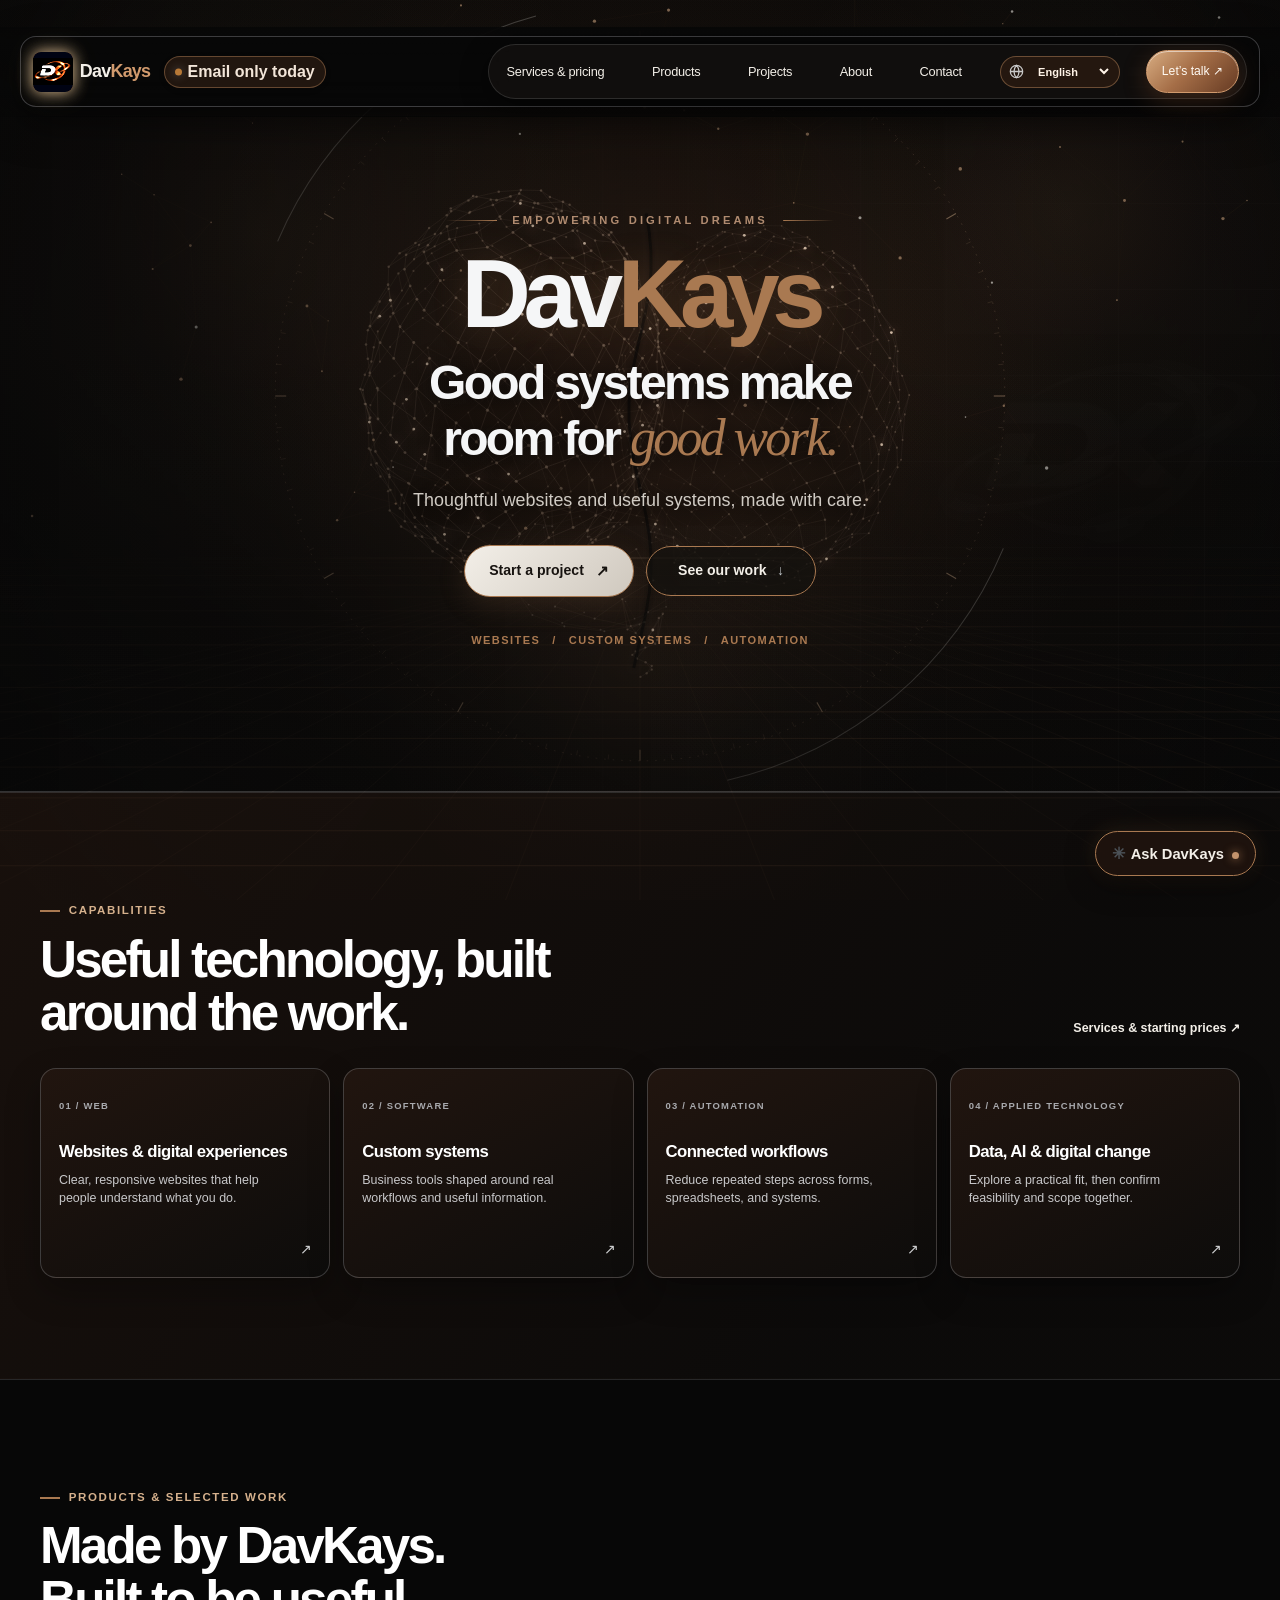
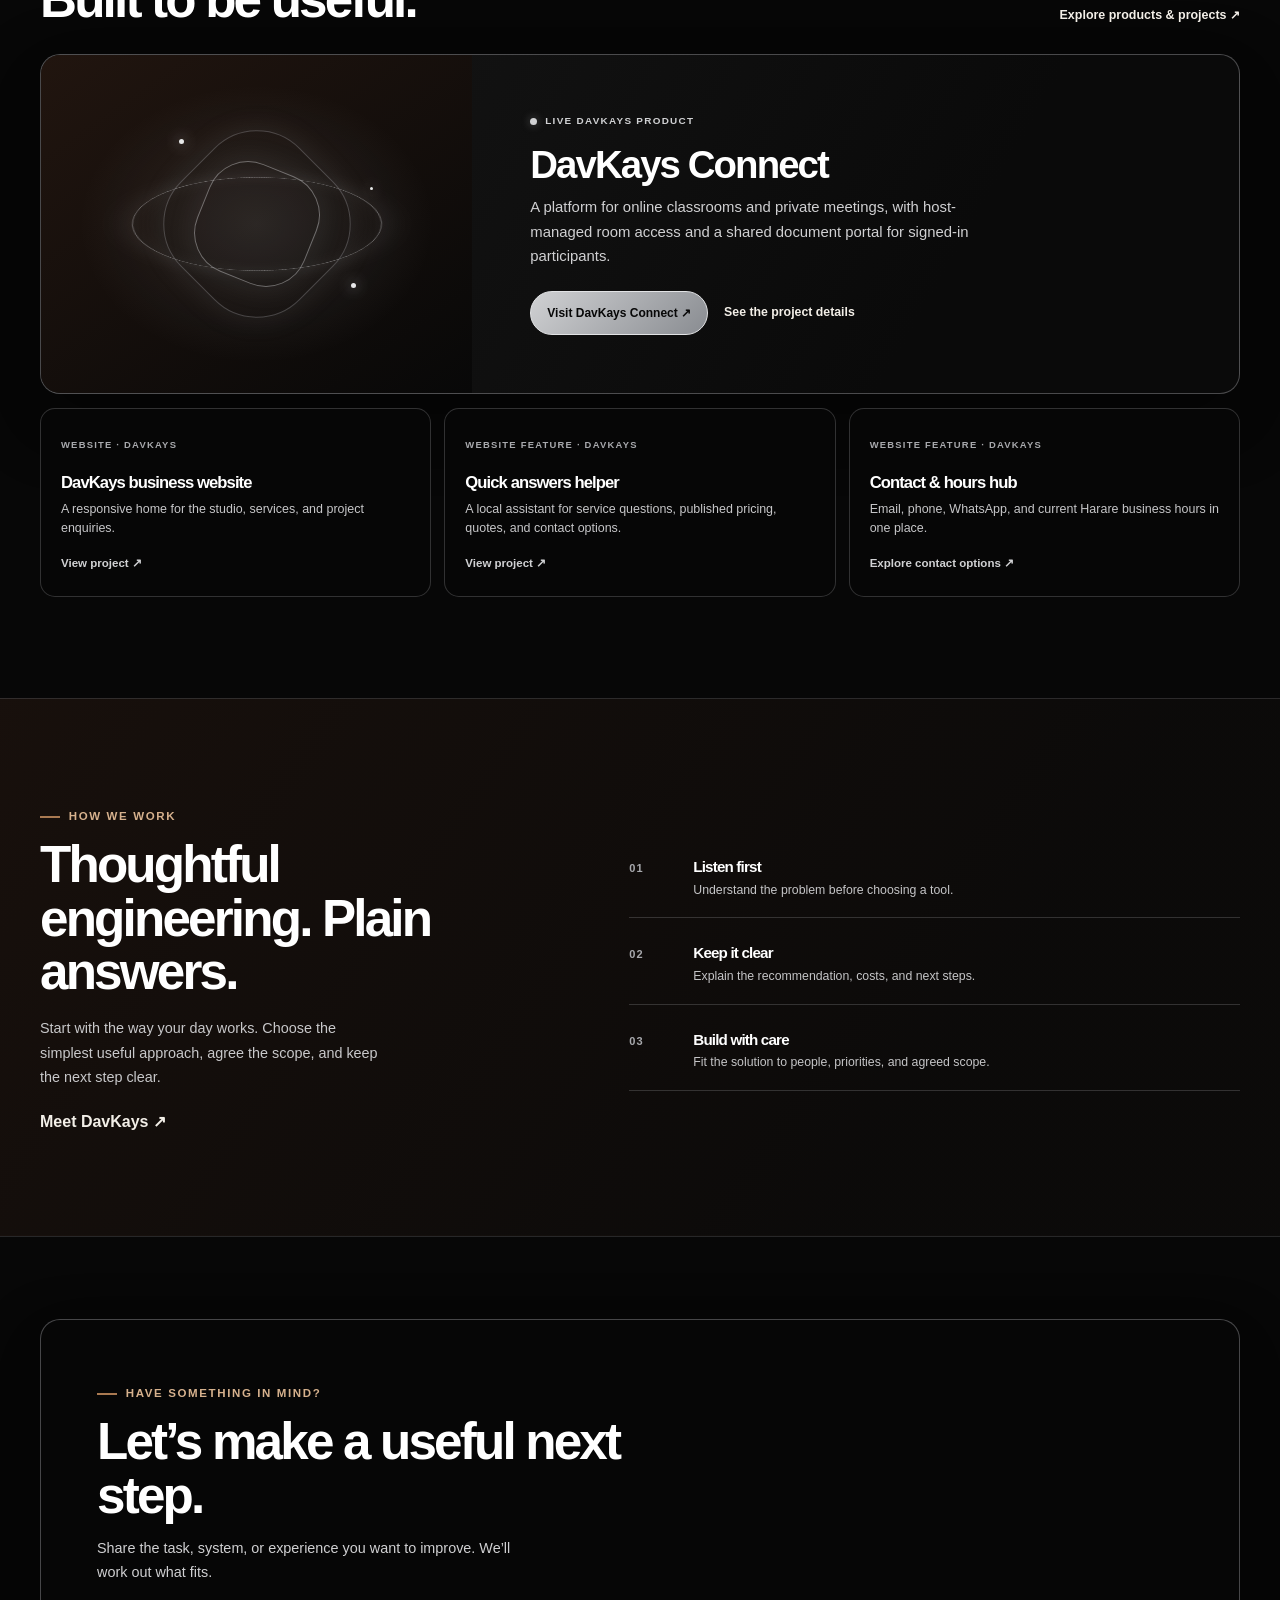
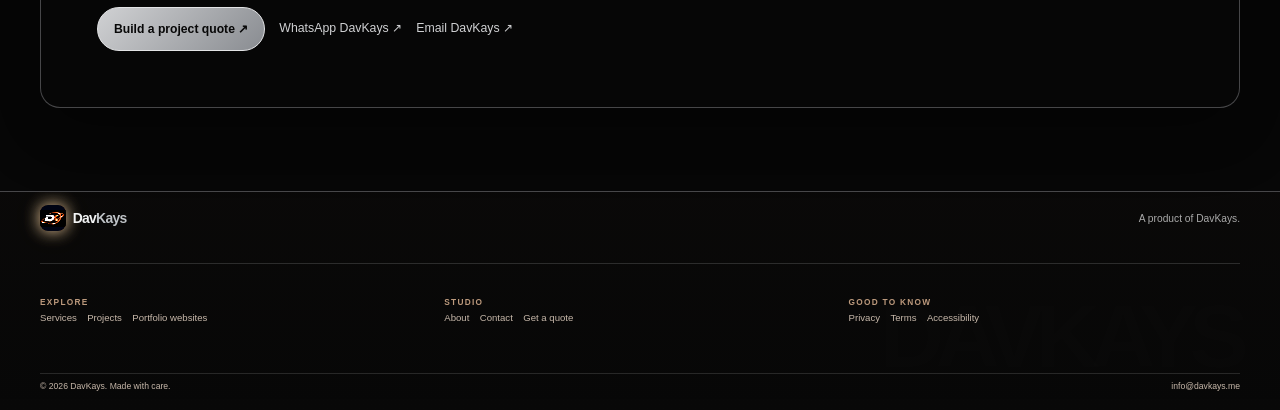
==== commit 39aca50f: "Add official DavKays favicon assets" ====
--- a/index.html
+++ b/index.html
@@ -17,7 +17,9 @@
   <link rel="stylesheet" href="/room-motion.css?v=davkays-chrome-2026-11">
   <link rel="stylesheet" href="/landing-polish.css?v=complete-transform-20261126">
   <link rel="stylesheet" href="/site-experience.css?v=hero-wordmark-centered-20261126">
-  <link rel="icon" href="/assets/davkays-dk.png" type="image/png">
+  <link rel="icon" href="/assets/davkays-favicon.ico" sizes="any">
+  <link rel="icon" type="image/png" sizes="512x512" href="/assets/davkays-favicon-512.png">
+  <link rel="apple-touch-icon" sizes="180x180" href="/assets/davkays-apple-touch-icon.png">
   <script type="application/ld+json">{"@context":"https://schema.org","@type":"ProfessionalService","name":"DavKays","url":"https://davkays.me/","description":"An independent digital studio building thoughtful websites and useful systems.","email":"info@davkays.me","address":{"@type":"PostalAddress","addressCountry":"ZW"}}</script>
 </head>
 <body class="room-page landing-polish landing-app">
